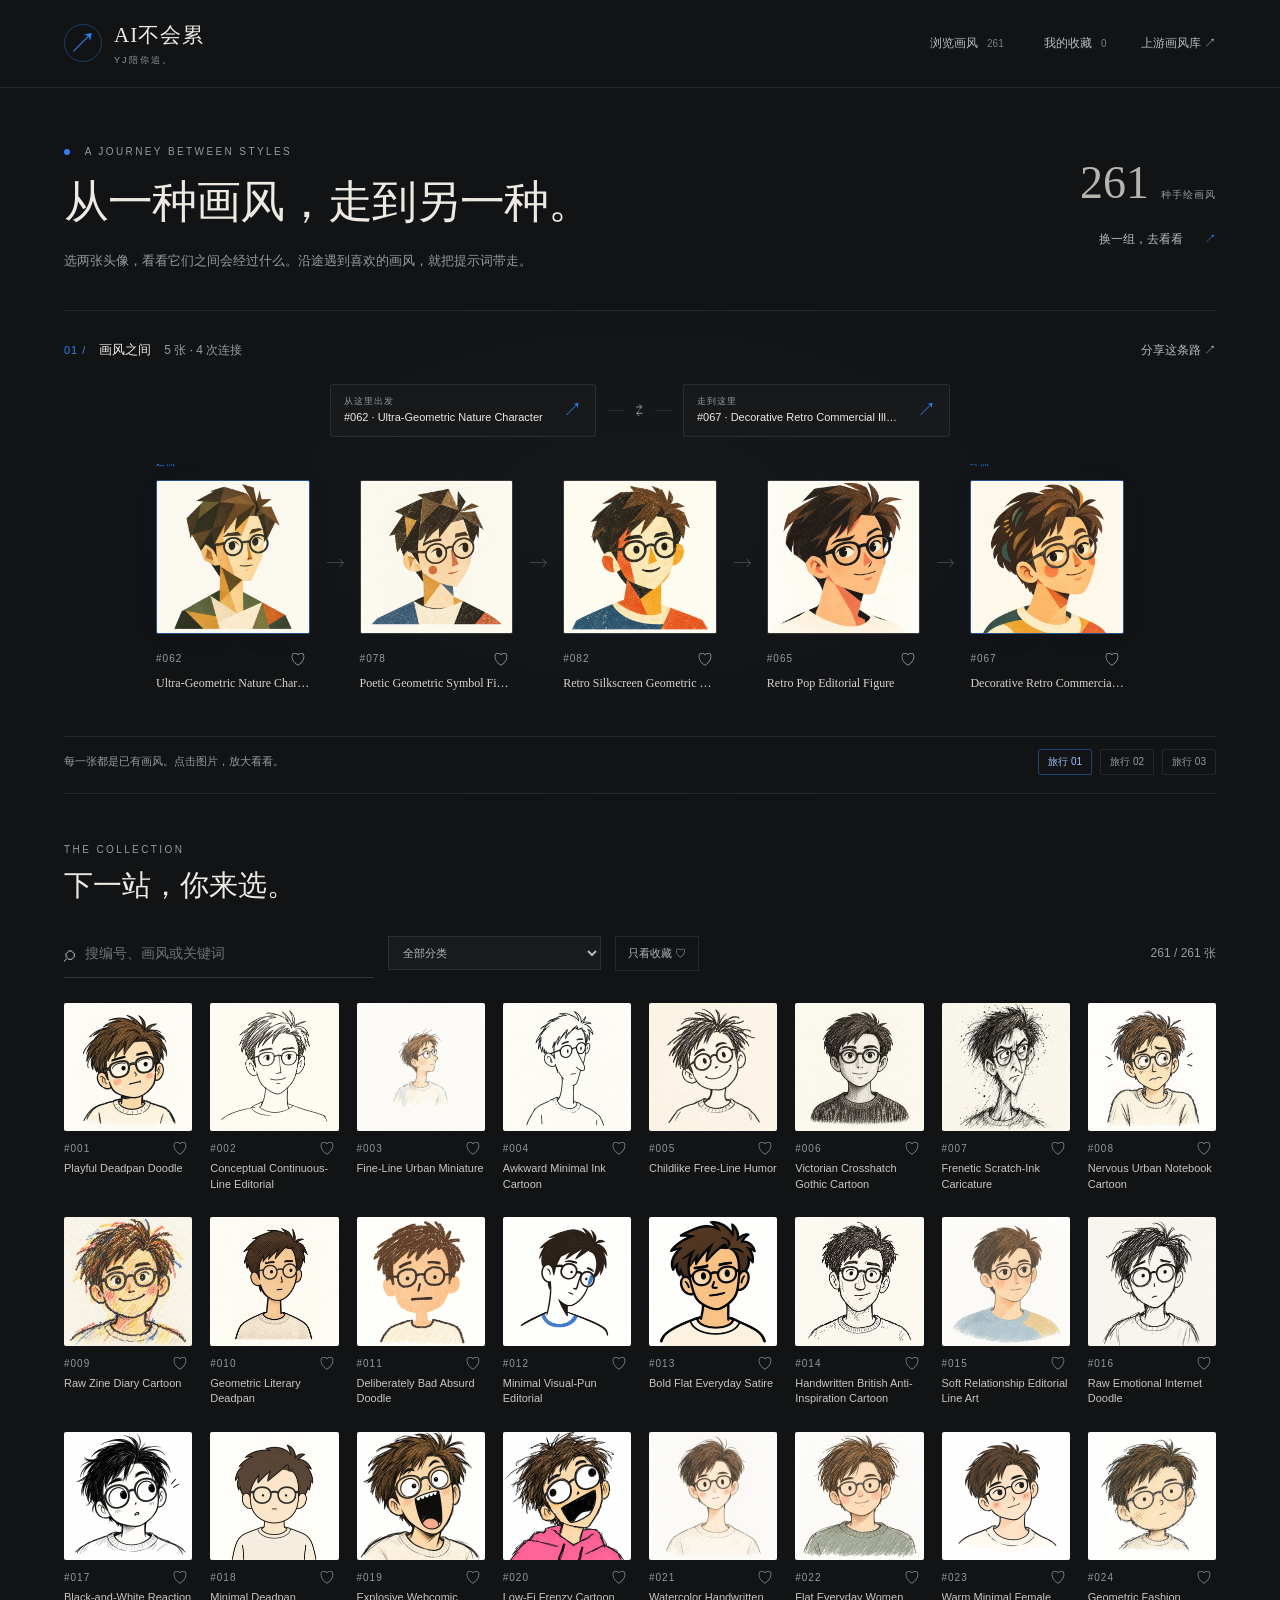
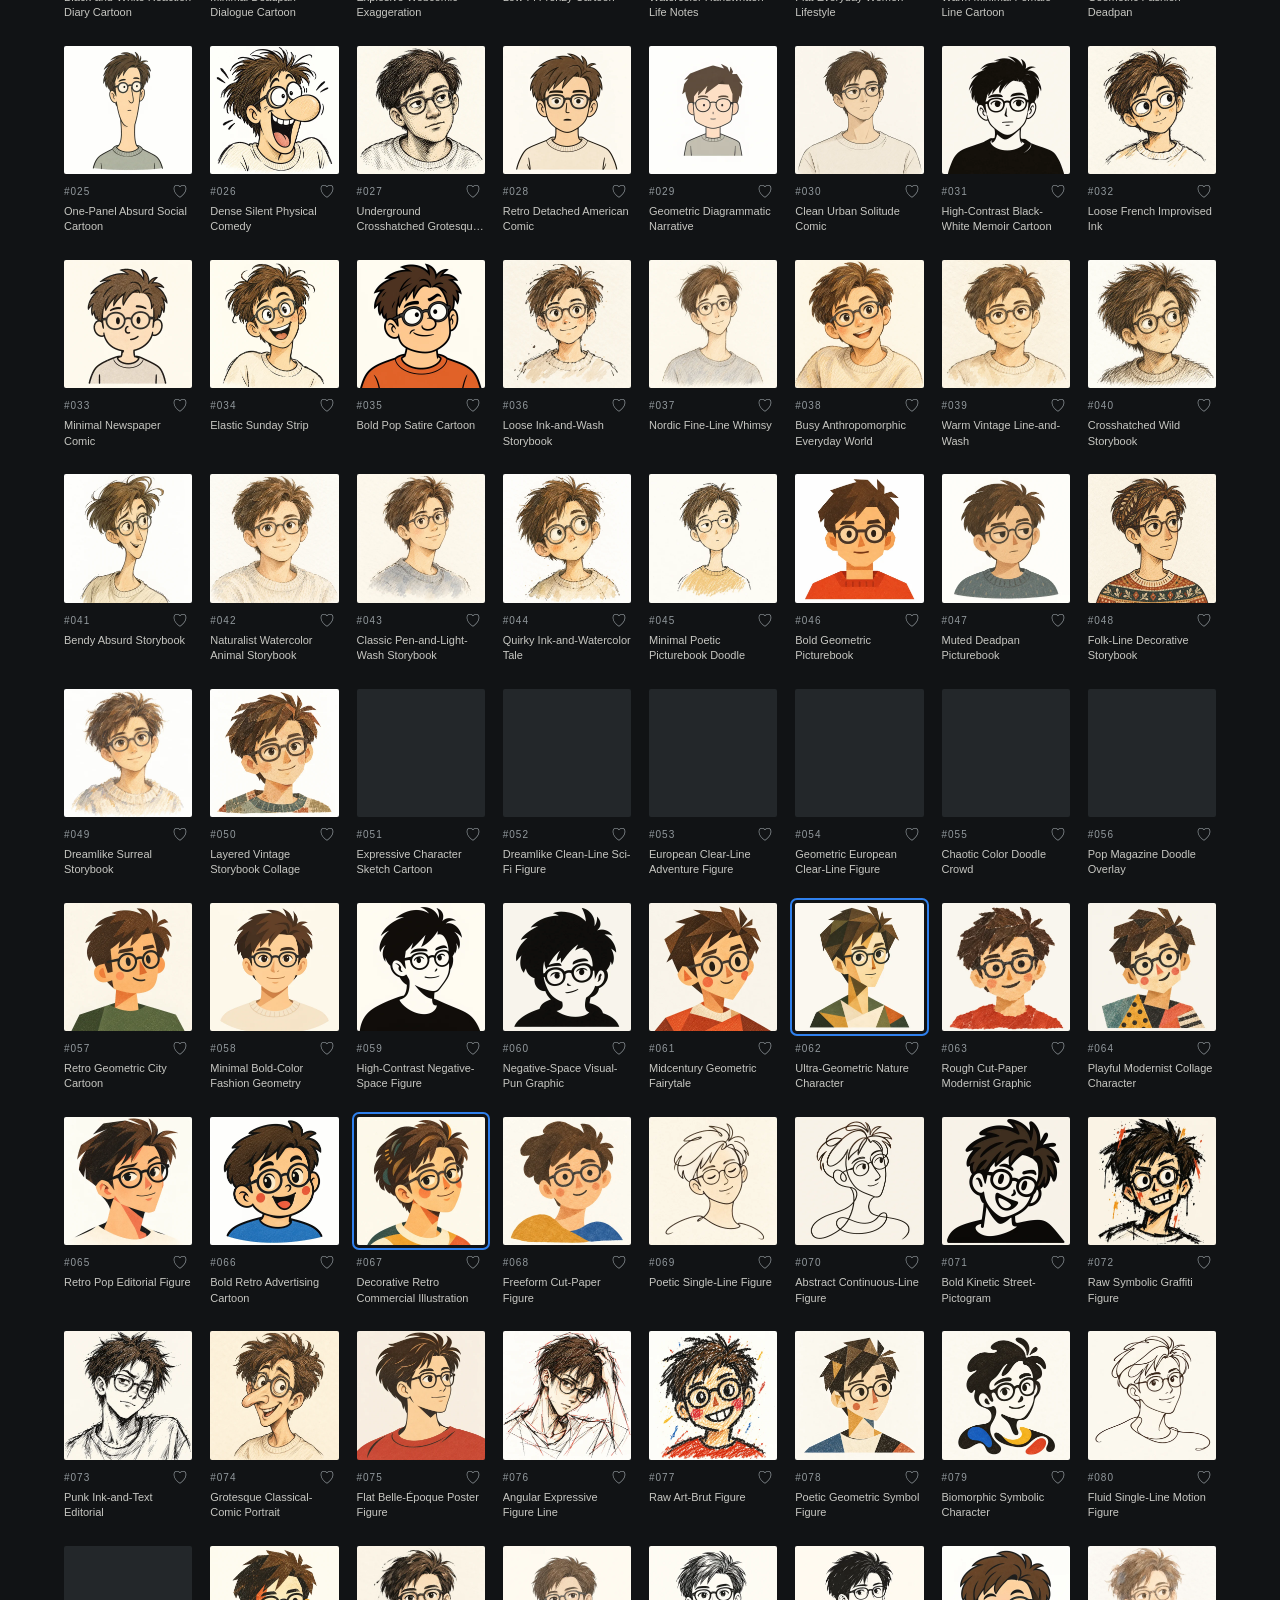
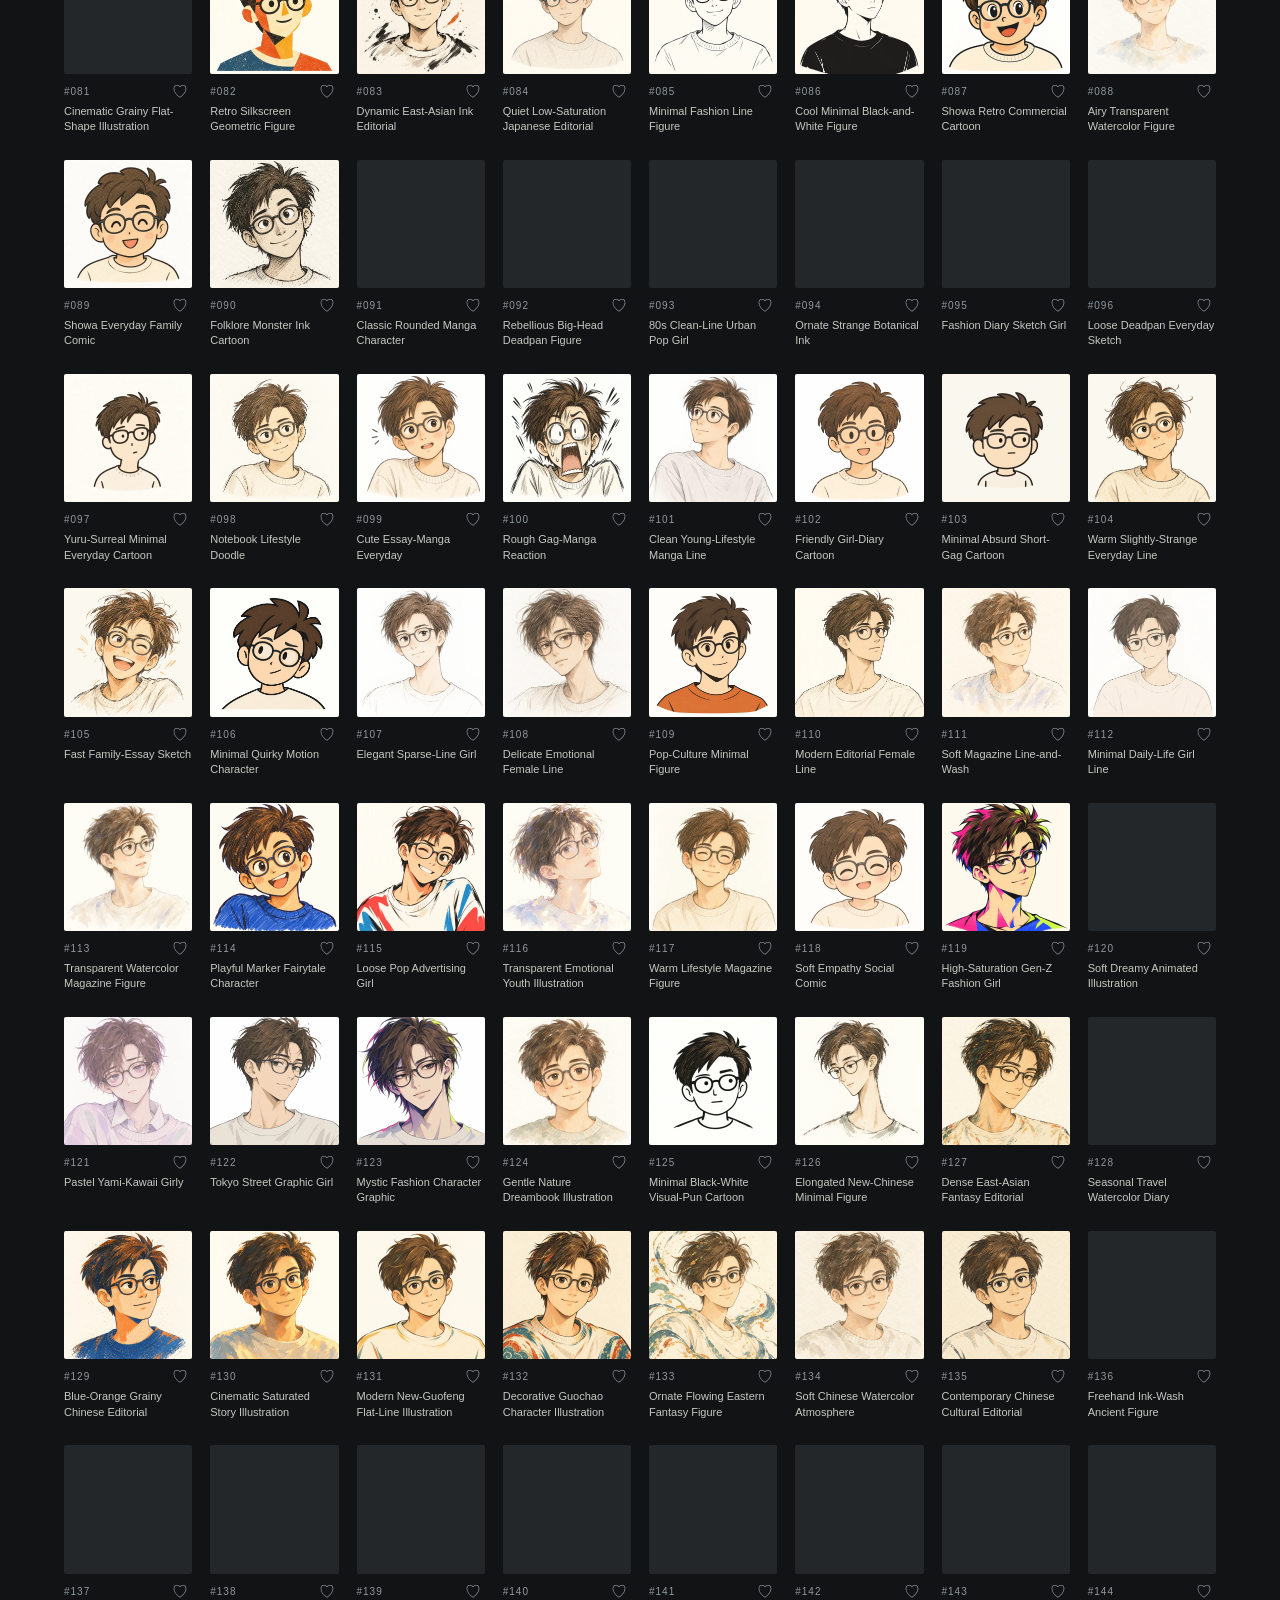
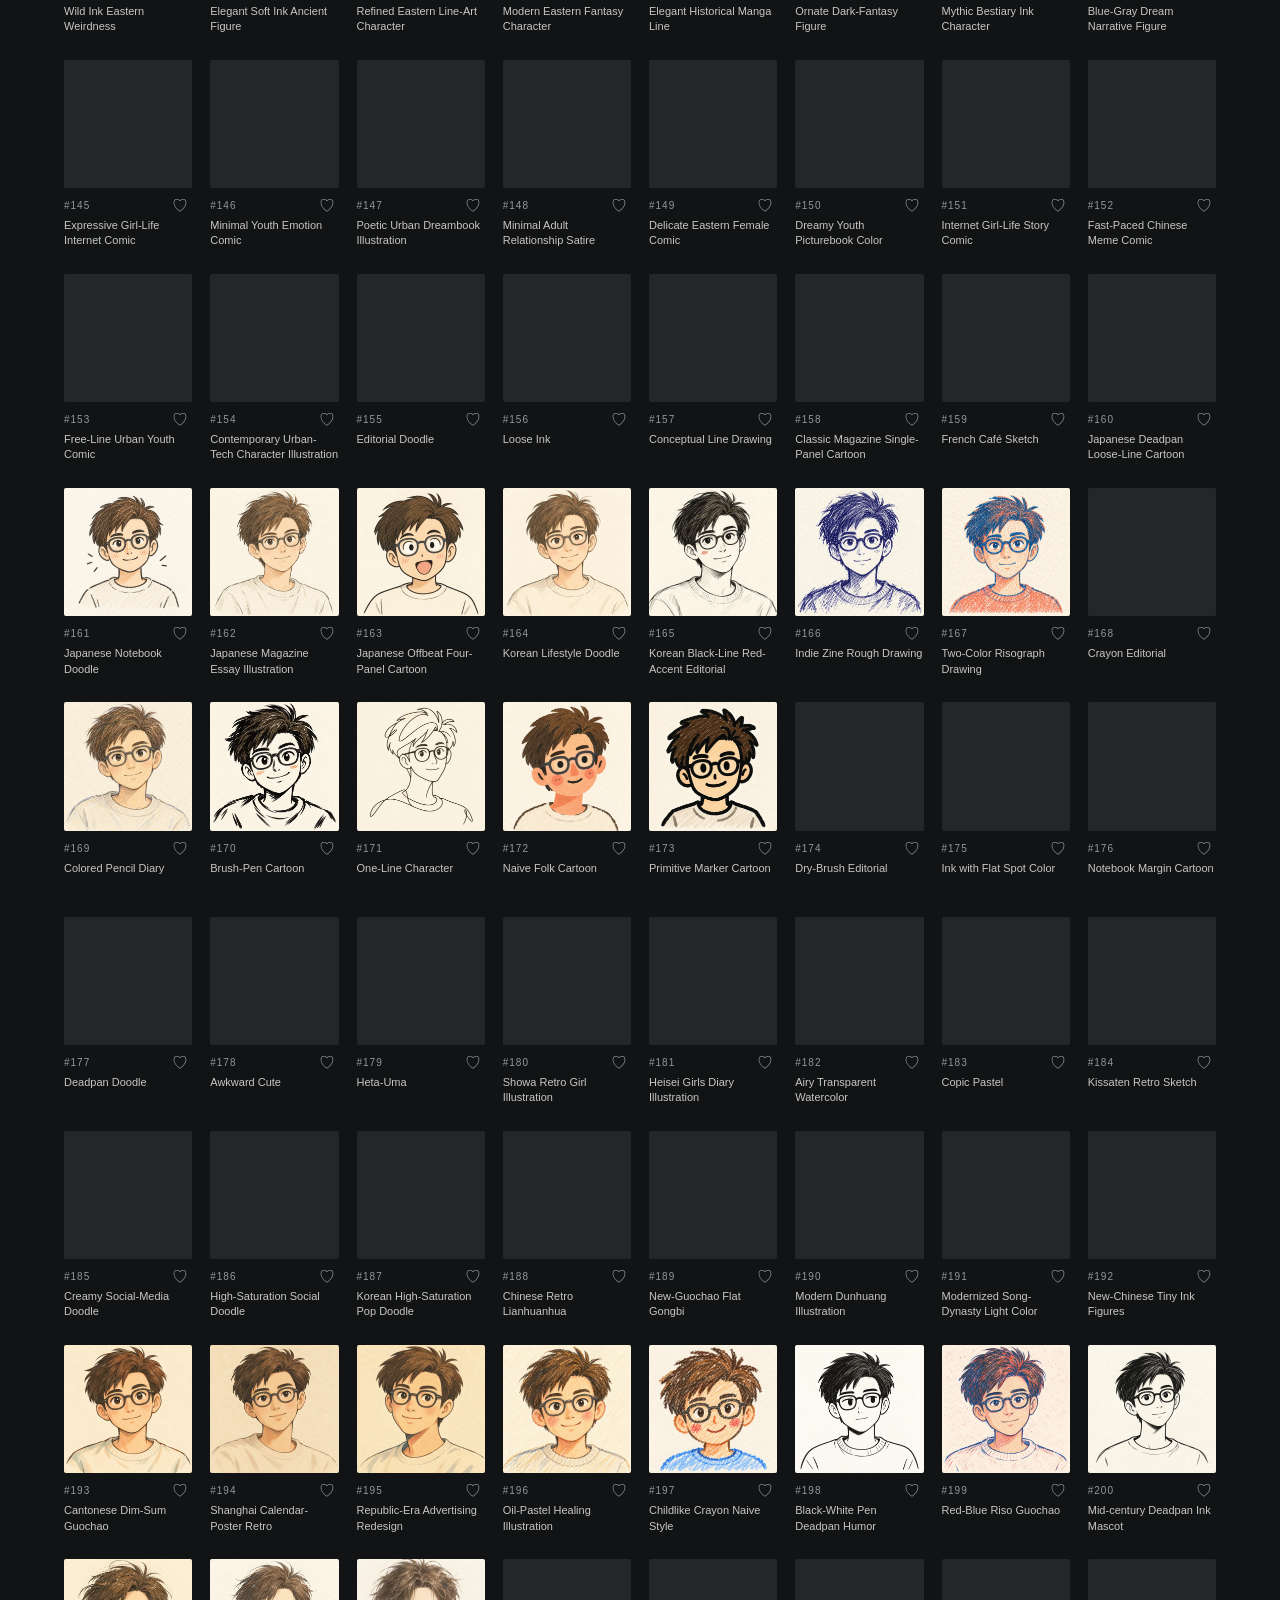
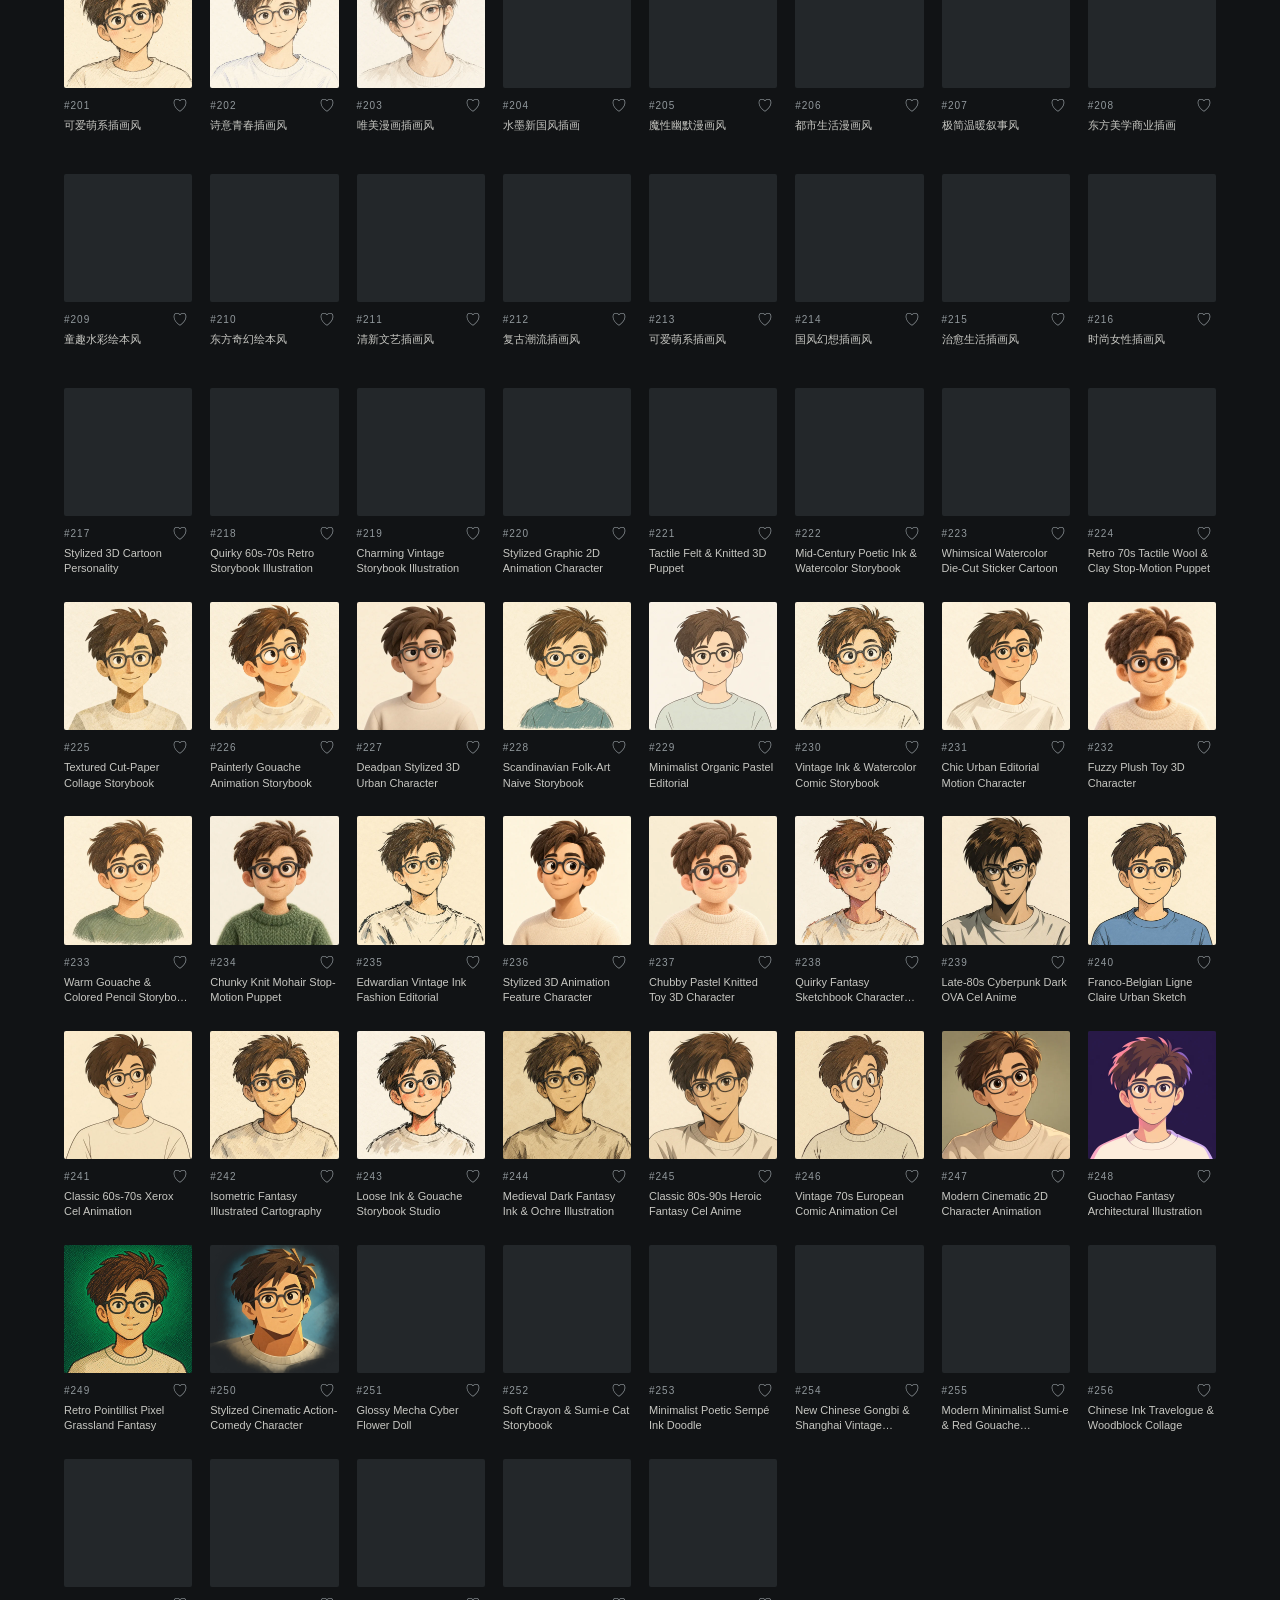
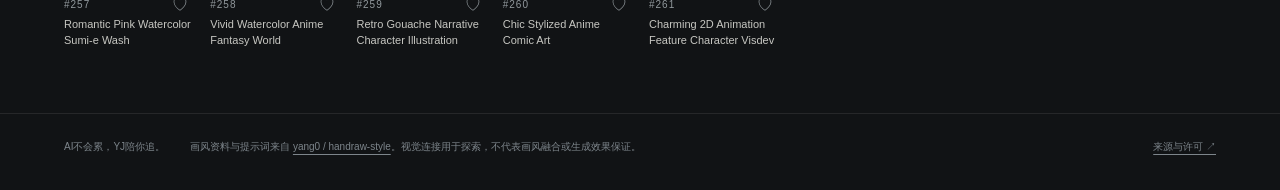
==== index.html @ d8c6c036 "Build visual style path explorer with reproducible image graph" ====
<!doctype html>
<html lang="zh-CN">
<head><meta charset="utf-8"><meta name="viewport" content="width=device-width,initial-scale=1"><meta name="theme-color" content="#111315"><meta name="description" content="在261种手绘画风之间找一条路，发现喜欢的画风，带走生图提示词。"><title>画风之间 · AI不会累</title><link rel="icon" href="favicon.svg" type="image/svg+xml"><link rel="stylesheet" href="styles.css"></head>
<body>
<header class="topbar"><a class="brand" href="./" aria-label="AI不会累，返回首页"><span class="brand-mark" aria-hidden="true">↗</span><span>AI不会累<small>YJ陪你追。</small></span></a><nav><button id="collection-link">浏览画风 <span id="total-count">261</span></button><button id="favorites-link">我的收藏 <span id="saved-count">0</span></button><a href="https://github.com/yang0/handraw-style" target="_blank" rel="noopener">上游画风库 ↗</a></nav></header>
<main>
<section class="intro"><div><p class="eyebrow"><span></span> A JOURNEY BETWEEN STYLES</p><h1>从一种画风，<br class="mobile-break">走到另一种。</h1><p class="lede">选两张头像，看看它们之间会经过什么。沿途遇到喜欢的画风，就把提示词带走。</p></div><div class="intro-side"><span class="library-number" id="library-total">261<small>种手绘画风</small></span><button id="random-pair" class="text-button">换一组，去看看 <span>↗</span></button></div></section>
<section class="journey" aria-labelledby="journey-heading">
<div class="journey-toolbar"><div><span class="section-index">01 /</span><h2 id="journey-heading">画风之间</h2><span id="route-count" class="muted"></span></div><button id="share-route" class="text-button">分享这条路 ↗</button></div>
<div class="endpoint-bar"><button id="pick-from" class="endpoint"><span class="endpoint-label">从这里出发</span><span class="endpoint-info" id="from-info">选择起点</span><span class="endpoint-icon">↗</span></button><div class="endpoint-bridge"><span></span><button id="swap" aria-label="交换起点与终点">⇄</button><span></span></div><button id="pick-to" class="endpoint"><span class="endpoint-label">走到这里</span><span class="endpoint-info" id="to-info">选择终点</span><span class="endpoint-icon">↗</span></button></div>
<div id="route" class="route" aria-live="polite"><p class="loading">正在打开画风库…</p></div>
<div class="route-footer"><p id="route-note">每一张都是已有画风。点击图片，放大看看。</p><div id="examples" class="examples" aria-label="示例配对"></div></div>
</section>
<section id="library" class="library" aria-labelledby="library-heading"><div class="library-header"><div><p class="eyebrow">THE COLLECTION</p><h2 id="library-heading">下一站，你来选。</h2></div><div id="selection-notice" class="selection-notice" hidden><span id="selection-text"></span><button id="cancel-selection">取消</button></div></div>
<div class="filterbar"><label class="search"><span aria-hidden="true">⌕</span><input id="search" type="search" placeholder="搜编号、画风或关键词" aria-label="搜索画风"></label><label class="category"><span class="sr-only">画风分类</span><select id="category"><option value="">全部分类</option></select></label><button id="filter-favorites" aria-pressed="false">只看收藏 <span>♡</span></button><span id="visible-count" class="muted"></span></div>
<div id="grid" class="grid"></div><div id="empty-grid" class="empty" hidden>这里还没有画风。试试其他关键词，或先收藏一张。</div></section>
</main>
<footer><span>AI不会累，YJ陪你追。</span><p>画风资料与提示词来自 <a href="https://github.com/yang0/handraw-style" target="_blank" rel="noopener">yang0 / handraw-style</a>。视觉连接用于探索，不代表画风融合或生成效果保证。</p><a href="THIRD_PARTY_NOTICES.md">来源与许可 ↗</a></footer>
<dialog id="detail"><button id="close-detail" class="close-button" aria-label="关闭画风详情">×</button><div class="detail-layout"><div class="detail-visual"><img id="detail-image" alt=""><div class="detail-selection"><button id="detail-from">设为起点 ↗</button><button id="detail-to">设为终点 ↗</button></div></div><div class="detail-content"><p id="detail-number" class="eyebrow"></p><h2 id="detail-name"></h2><p id="detail-author" class="muted"></p><p id="detail-traits" class="traits"></p><button id="save-style" class="save-button" aria-pressed="false">♡ 收藏这个画风</button><div class="prompt-section"><h3>把这个画风带走。</h3><label class="field">你想画什么？<input id="theme" placeholder="例如：周末咖啡馆（留空则导出模板）" maxlength="1200"></label><details class="extra-options"><summary>补充画幅、主体或文字要求</summary><div class="extras"><label class="field">画幅<input id="ratio" placeholder="例如：3:4" maxlength="50"></label><label class="field">主体限制<input id="subject" placeholder="按你的需要填写" maxlength="500"></label><label class="field">文字要求<input id="text-requirement" placeholder="没有则留空" maxlength="500"></label></div></details><div class="prompt-tabs" role="tablist" aria-label="提示词语言"><button id="tab-zh" role="tab" aria-selected="true">中文</button><button id="tab-en" role="tab" aria-selected="false">English</button></div><textarea id="prompt-output" readonly aria-label="上游规则输出的提示词"></textarea><p class="prompt-note">沿用上游固定版本模板，主题保持原文。英文模板不会自动翻译你的主题。</p><div class="prompt-actions"><button id="copy-prompt" class="primary">复制提示词 <span>↗</span></button><button id="download-prompt" class="secondary">下载 TXT ↓</button></div><div class="reference-row"><a id="reference-link" href="#" download>下载画风参考图 ↓</a><button id="reference-help">怎么使用？</button></div><p id="reference-instruction" class="reference-instruction" hidden></p><p id="prompt-source" class="source-note"></p></div></div></div></dialog>
<dialog id="share-dialog"><button class="close-button" id="close-share" aria-label="关闭分享">×</button><h2>把这条路分享出去。</h2><p>链接只记录两个端点与版本，不包含你的主题或收藏。</p><input id="share-output" readonly aria-label="路线分享链接"><button id="copy-share" class="primary">复制链接 ↗</button></dialog>
<div id="toast" class="toast" role="status" aria-live="polite"></div><script type="module" src="app.mjs"></script>
</body></html>
---- styles.css ----
@charset "UTF-8";
:root{color-scheme:dark;--bg:#111315;--panel:#191c1f;--text:#eeeae2;--muted:#969b9f;--line:#ffffff16;--blue:#2F80ED;--serif:Georgia,'STSong','SimSun',serif;--sans:'Segoe UI','Microsoft YaHei',sans-serif}
*{box-sizing:border-box}html{scroll-behavior:smooth}body{margin:0;background:var(--bg);color:var(--text);font:14px/1.6 var(--sans)}button,input,select,textarea{font:inherit}button,a,input,select,textarea{-webkit-tap-highlight-color:transparent}button{color:inherit;cursor:pointer}button:disabled{cursor:not-allowed;opacity:.45}button:focus-visible,a:focus-visible,input:focus-visible,select:focus-visible,textarea:focus-visible,summary:focus-visible{outline:2px solid var(--blue);outline-offset:5px}a{color:inherit;text-decoration:none}button{border:0;background:none}button:hover,a:hover{color:#fff}.muted{color:var(--muted);font-size:12px}.sr-only{position:absolute;width:1px;height:1px;padding:0;margin:-1px;overflow:hidden;clip:rect(0,0,0,0);white-space:nowrap;border:0}[hidden]{display:none!important}
.topbar{height:88px;max-width:1512px;padding:0 5%;margin:auto;display:flex;align-items:center;justify-content:space-between;border-bottom:1px solid var(--line)}.brand{display:flex;gap:12px;align-items:center;font-family:var(--serif);font-size:21px;letter-spacing:1px}.brand-mark{font:29px/1 var(--sans);width:38px;height:38px;display:grid;place-items:center;border:1px solid #2f80ed66;border-radius:50%;color:var(--blue)}.brand small{display:block;font:9px/1.7 var(--sans);letter-spacing:2px;color:var(--muted)}nav{display:flex;gap:28px;align-items:center;font-size:12px;color:#b7bbbe}nav span{font-size:10px;margin-left:6px;color:#797f84}
main{max-width:1512px;padding:0 5%;margin:auto}.intro{display:flex;justify-content:space-between;align-items:center;padding:56px 0 38px;gap:30px}.eyebrow{font-size:10px;letter-spacing:2.4px;color:var(--muted);margin:0 0 15px}.eyebrow span{display:inline-block;width:6px;height:6px;background:var(--blue);border-radius:50%;margin-right:10px}h1{font:clamp(30px,3.5vw,52px)/1.25 var(--serif);letter-spacing:-1px;font-weight:400;margin:0 0 20px}.mobile-break{display:none}.lede{color:var(--muted);font-size:13px;max-width:600px;margin:0}.intro-side{display:flex;flex-direction:column;align-items:flex-end;gap:17px}.library-number{font:46px/1 var(--serif);color:#b6b4af}.library-number small{display:inline-block;font:10px var(--sans);letter-spacing:1px;color:var(--muted);margin-left:12px}.text-button{font-size:12px;color:#b7babc;padding:7px 0}.text-button span{color:var(--blue);margin-left:18px}
.journey{position:relative;border-top:1px solid var(--line);border-bottom:1px solid var(--line);padding:23px 0 0;background:radial-gradient(ellipse at 50% 40%,#20242950,transparent 65%)}.journey-toolbar{display:flex;align-items:center;justify-content:space-between;margin-bottom:17px}.journey-toolbar>div{display:flex;align-items:center;gap:13px}.section-index{color:var(--blue);font:11px var(--sans);letter-spacing:1px}.journey h2{font-size:13px;font-weight:500;margin:0}.endpoint-bar{display:flex;justify-content:space-between;align-items:center;gap:12px;max-width:620px;margin:0 auto 27px}.endpoint{display:grid;grid-template-columns:1fr auto;gap:1px 20px;text-align:left;min-width:185px;padding:9px 13px;border:1px solid var(--line);border-radius:3px;background:#17191b}.endpoint:hover,.endpoint.picking{border-color:#2f80ed99}.endpoint-label{font-size:9px;color:var(--muted);letter-spacing:1px;grid-column:1}.endpoint-info{font-size:11px;max-width:200px;overflow:hidden;text-overflow:ellipsis;white-space:nowrap}.endpoint-icon{grid-column:2;grid-row:1/3;align-self:center;color:var(--blue);font-size:19px}.endpoint-bridge{display:flex;align-items:center;gap:8px;flex:1;color:#84898e}.endpoint-bridge span{flex:1;height:1px;background:var(--line)}.endpoint-bridge button{font-size:17px;padding:3px}
.route{display:flex;align-items:center;justify-content:center;gap:17px;min-height:272px;overflow-x:auto;padding:2px 8px 26px;scrollbar-width:thin;scrollbar-color:#50555a transparent}.route.long-route{justify-content:flex-start}.route-item{width:clamp(106px,12vw,182px);flex:0 0 auto;position:relative;animation:arrive .75s both;animation-delay:var(--delay,0s)}.route-portrait{display:block;position:relative;width:100%;aspect-ratio:1;padding:0;background:#202326;border:1px solid #ffffff1d;border-radius:2px;overflow:hidden}.route-portrait img{display:block;width:100%;height:100%;object-fit:contain;transition:transform .4s}.route-portrait:hover img{transform:scale(1.035)}.route-item.endpoint-item .route-portrait{border-color:#2f80ed80;box-shadow:0 0 32px #2f80ed09}.route-item.endpoint-item:before{content:attr(data-endpoint);display:block;font-size:9px;letter-spacing:1px;color:var(--blue);margin-bottom:8px;position:absolute;top:-25px}.route-label{display:flex;justify-content:space-between;align-items:center;margin-top:13px;color:var(--muted);font-size:10px}.route-label strong{font-weight:400;letter-spacing:1px}.route-label button{font-size:16px;color:#acb0b1;padding:0 4px}.route-label button.saved{color:var(--blue)}.route-name{font-family:var(--serif);font-size:12px;line-height:1.3;white-space:nowrap;text-overflow:ellipsis;overflow:hidden;margin:4px 0;color:#d8d5cf}.route-connector{width:16px;height:1px;background:#ffffff30;flex:0 0 16px;margin-top:-51px;position:relative;animation:arrive .8s both;animation-delay:.5s}.route-connector:after{content:'';position:absolute;right:0;top:-2px;width:5px;height:5px;border-top:1px solid #ffffff30;border-right:1px solid #ffffff30;transform:rotate(45deg)}.route-footer{display:flex;justify-content:space-between;align-items:center;gap:15px;padding:12px 0 18px;border-top:1px solid var(--line)}.route-footer p{color:var(--muted);font-size:11px;margin:0;max-width:590px}.examples{display:flex;gap:8px;flex-shrink:0}.examples button{padding:4px 9px;border:1px solid var(--line);font-size:10px;color:var(--muted);border-radius:2px}.examples button.active{border-color:#2f80ed70;color:#9cc4ff}.empty,.loading{padding:32px;color:var(--muted);text-align:center}.error{color:#e2b4a5}
.library{padding-top:48px;scroll-margin-top:24px}.library-header{display:flex;justify-content:space-between;align-items:center;margin-bottom:24px}.library h2{font:29px/1.3 var(--serif);font-weight:400;margin:0}.library .eyebrow{margin-bottom:9px}.selection-notice{display:flex;align-items:center;gap:18px;color:#9cc4ff;font-size:12px;padding:9px 13px;background:#2f80ed16;border:1px solid #2f80ed50}.selection-notice button{font-size:10px;color:var(--muted)}.filterbar{display:flex;gap:14px;align-items:center;margin-bottom:25px;flex-wrap:wrap}.search{display:flex;align-items:center;gap:10px;border-bottom:1px solid #ffffff25;max-width:310px;flex:1;min-width:200px;padding:5px 0}.search span{font-size:22px;color:var(--muted)}input{color:var(--text);border:0;background:none;min-width:0;width:100%;padding:8px 0;outline-offset:2px}input::placeholder{color:#6e7478}.category select{border:1px solid var(--line);background:#181b1d;color:#b3b8bc;padding:9px 28px 9px 10px;font-size:11px;max-width:250px}.filterbar>button{border:1px solid var(--line);padding:8px 12px;font-size:11px;color:#b3b8bc}.filterbar>button[aria-pressed=true]{border-color:#2f80ed80;color:#9cc4ff}.filterbar .muted{margin-left:auto}.grid{display:grid;grid-template-columns:repeat(8,minmax(0,1fr));gap:25px 18px}.style-card{position:relative;min-width:0}.card-image{width:100%;aspect-ratio:1;display:block;padding:0;background:#23272a;overflow:hidden;border-radius:2px}.card-image img{width:100%;height:100%;object-fit:contain;display:block;transition:transform .4s ease,filter .4s}.card-image:hover img{transform:scale(1.045);filter:brightness(1.03)}.card-meta{display:flex;align-items:center;justify-content:space-between;margin-top:10px;color:#92999d;font-size:10px;letter-spacing:1px}.card-meta button{padding:0 4px;font-size:16px;line-height:1}.card-meta button.saved{color:var(--blue)}.card-name{margin:4px 0 0;color:#c7c7c2;font-size:11px;line-height:1.4;display:-webkit-box;-webkit-line-clamp:2;-webkit-box-orient:vertical;overflow:hidden;height:31px}.style-card.selected .card-image{outline:2px solid var(--blue);outline-offset:3px}footer{max-width:1512px;margin:65px auto 0;padding:25px 5% 35px;border-top:1px solid var(--line);display:flex;gap:25px;align-items:center;color:#7d858b;font-size:10px}footer p{flex:1;margin:0}footer>span{white-space:nowrap}footer a{text-decoration:underline;text-underline-offset:4px}
dialog{color:var(--text);background:#191c1f;border:1px solid #ffffff20;border-radius:7px;box-shadow:0 24px 100px #0009;padding:0;max-width:min(1030px,94vw);width:1030px;max-height:90dvh}dialog::backdrop{background:#050608c7;backdrop-filter:blur(7px)}.close-button{position:absolute;right:14px;top:12px;z-index:2;width:34px;height:34px;font-size:27px;color:#bbb;border-radius:50%;background:#151719c9;line-height:1}.detail-layout{display:grid;grid-template-columns:42% 58%}.detail-visual{padding:38px 28px;background:#121416;display:flex;flex-direction:column;justify-content:center;gap:24px}.detail-visual img{width:100%;aspect-ratio:1;object-fit:contain;border-radius:2px}.detail-selection{display:flex;justify-content:space-between;gap:12px}.detail-selection button{border:1px solid #ffffff23;padding:10px 15px;flex:1;font-size:11px}.detail-content{padding:35px 35px 26px;min-width:0}.detail-content h2{font:27px/1.2 var(--serif);margin:0 30px 10px 0}.detail-content .eyebrow{color:var(--blue);margin:0 0 12px}.traits{font-size:12px;color:#a9adb0;line-height:1.9;margin:17px 0;max-height:90px;overflow-y:auto}.save-button{font-size:11px;border:1px solid var(--line);padding:7px 12px;margin-bottom:22px}.save-button[aria-pressed=true]{color:#9cc4ff;border-color:#2f80ed66}.prompt-section{border-top:1px solid var(--line);padding-top:19px}.prompt-section h3{font:21px var(--serif);font-weight:400;margin:0 0 17px}.field{display:block;font-size:10px;color:var(--muted)}.field input{border-bottom:1px solid #ffffff25;font-size:12px;margin-bottom:12px;padding:8px 0;color:var(--text)}.extra-options{font-size:10px;color:var(--muted);margin:0 0 14px}.extra-options summary{cursor:pointer}.extras{padding-top:10px}.prompt-tabs{display:flex;gap:18px;border-bottom:1px solid var(--line);margin-bottom:10px}.prompt-tabs button{font-size:11px;color:var(--muted);padding:6px 2px;border-bottom:2px solid transparent}.prompt-tabs button[aria-selected=true]{color:var(--text);border-bottom-color:var(--blue)}textarea{display:block;width:100%;resize:vertical;min-height:95px;background:#111416;border:1px solid var(--line);color:#cbcfcf;padding:13px;font:11px/1.8 var(--sans);border-radius:3px}.prompt-note,.source-note{font-size:9px;color:#7e878d;line-height:1.8;margin:8px 0 12px}.prompt-actions{display:flex;gap:10px}.primary{background:var(--blue);color:#fff;font-size:12px;padding:12px 17px;border-radius:3px;display:flex;align-items:center;justify-content:space-between;gap:35px}.primary:hover{background:#408ef4}.secondary{border:1px solid #ffffff25;font-size:11px;padding:10px 16px;border-radius:3px}.reference-row{display:flex;align-items:center;justify-content:space-between;margin:17px 0 0;font-size:10px;color:#a5b9d2}.reference-row button{font-size:10px;color:var(--muted)}.reference-instruction{font-size:10px;color:#a5adb3;line-height:1.9;background:#111416;padding:12px}.source-note{margin-bottom:0}#share-dialog{max-width:500px;padding:35px;width:90vw}#share-dialog h2{font:25px var(--serif);margin:0 0 18px}#share-dialog p{font-size:12px;color:var(--muted)}#share-output{font-size:11px;border:1px solid var(--line);padding:10px;margin:10px 0 20px}.toast{position:fixed;bottom:30px;left:50%;transform:translate(-50%,15px);background:#e9e7e0;color:#17191c;padding:10px 19px;font-size:12px;border-radius:4px;opacity:0;pointer-events:none;transition:.2s;z-index:10;max-width:90vw;box-shadow:0 8px 30px #0006}.toast.visible{opacity:1;transform:translate(-50%,0)}
@keyframes arrive{from{opacity:0;transform:translateY(9px)}to{opacity:1;transform:translateY(0)}}
@media(min-width:1500px){.grid{grid-template-columns:repeat(9,minmax(0,1fr))}}@media(max-width:1100px){.grid{grid-template-columns:repeat(6,minmax(0,1fr));gap:22px 15px}.route{gap:10px}.route-connector{flex-basis:10px;width:10px}.detail-content{padding:32px 25px}.detail-visual{padding:30px 20px}}
@media(max-width:700px){.topbar{height:75px;padding:0 6%}.brand{font-size:17px;gap:8px}.brand-mark{width:30px;height:30px;font-size:22px}nav{gap:16px;font-size:10px}nav>a{display:none}nav span{display:none}main{padding:0 6%}.intro{padding:35px 0 29px;align-items:flex-start;gap:15px}h1{font-size:32px;line-height:1.35;margin-bottom:14px}.mobile-break{display:block}.lede{font-size:11px;max-width:270px}.intro-side{padding-top:26px;gap:15px}.library-number{font-size:29px}.library-number small{display:block;font-size:9px;margin:7px 0 0;text-align:right}.intro-side button{font-size:10px;white-space:nowrap}.intro-side button span{margin-left:2px}.eyebrow{font-size:8px;letter-spacing:1.5px}.journey{padding-top:17px}.journey-toolbar>div{gap:8px}.journey-toolbar .muted{font-size:10px}.journey-toolbar .text-button{font-size:10px}.endpoint-bar{gap:6px;margin-bottom:29px}.endpoint{min-width:0;flex:1;padding:8px;gap:1px 5px}.endpoint-info{max-width:115px;font-size:9px}.endpoint-label{font-size:8px}.endpoint-icon{font-size:15px}.endpoint-bridge{flex:0 0 24px}.endpoint-bridge span{display:none}.route{justify-content:flex-start;min-height:217px;gap:10px;padding:1px 2px 20px}.route-item{width:127px}.route-connector{margin-top:-40px;flex-basis:8px;width:8px}.route-footer{display:block;padding:10px 0 15px}.route-footer p{font-size:10px;margin-bottom:10px}.examples button{font-size:9px}.library{padding-top:32px}.library h2{font-size:25px}.library-header{align-items:flex-start;gap:10px}.selection-notice{font-size:10px;gap:10px;padding:8px;max-width:150px}.filterbar{gap:10px;margin-bottom:20px}.search{flex-basis:100%;max-width:none}.category{flex:1;min-width:0}.category select{max-width:100%;width:100%;font-size:10px}.filterbar>button{font-size:10px}.filterbar .muted{font-size:9px;flex-basis:100%;margin-left:0}.grid{grid-template-columns:repeat(3,minmax(0,1fr));gap:20px 11px}.card-meta{font-size:9px}.card-name{font-size:9px;height:27px}footer{margin-top:40px;padding:22px 6%;display:block;font-size:9px}footer p{margin:12px 0}dialog{max-height:93dvh;width:94vw;max-width:94vw}.detail-layout{display:block}.detail-visual{padding:20px;align-items:center;gap:15px}.detail-visual img{width:min(200px,70%)}.detail-selection{width:100%}.detail-selection button{font-size:10px;padding:8px}.detail-content{padding:23px}.detail-content h2{font-size:24px}.traits{font-size:11px}.save-button{margin-bottom:16px}.prompt-actions{gap:8px}.primary{font-size:11px;padding:11px 14px;gap:18px}.secondary{font-size:10px;padding:10px}.prompt-note{font-size:9px}.close-button{right:10px;top:10px}.source-note{overflow-wrap:anywhere}}
@media(prefers-reduced-motion:reduce){html{scroll-behavior:auto}*,*:before,*:after{animation:none!important;transition:none!important}}
@media(max-width:700px){.intro{display:block}.intro h1{font-size:30px}.intro .lede{max-width:none}.intro-side{flex-direction:row;align-items:center;justify-content:space-between;padding-top:0;margin-top:22px}.library-number{font-size:24px}.library-number small{display:inline-block;margin:0 0 0 8px;font-size:9px}.intro-side button{font-size:11px}.detail-content h2{overflow-wrap:anywhere}.route-item{animation-duration:.5s}}
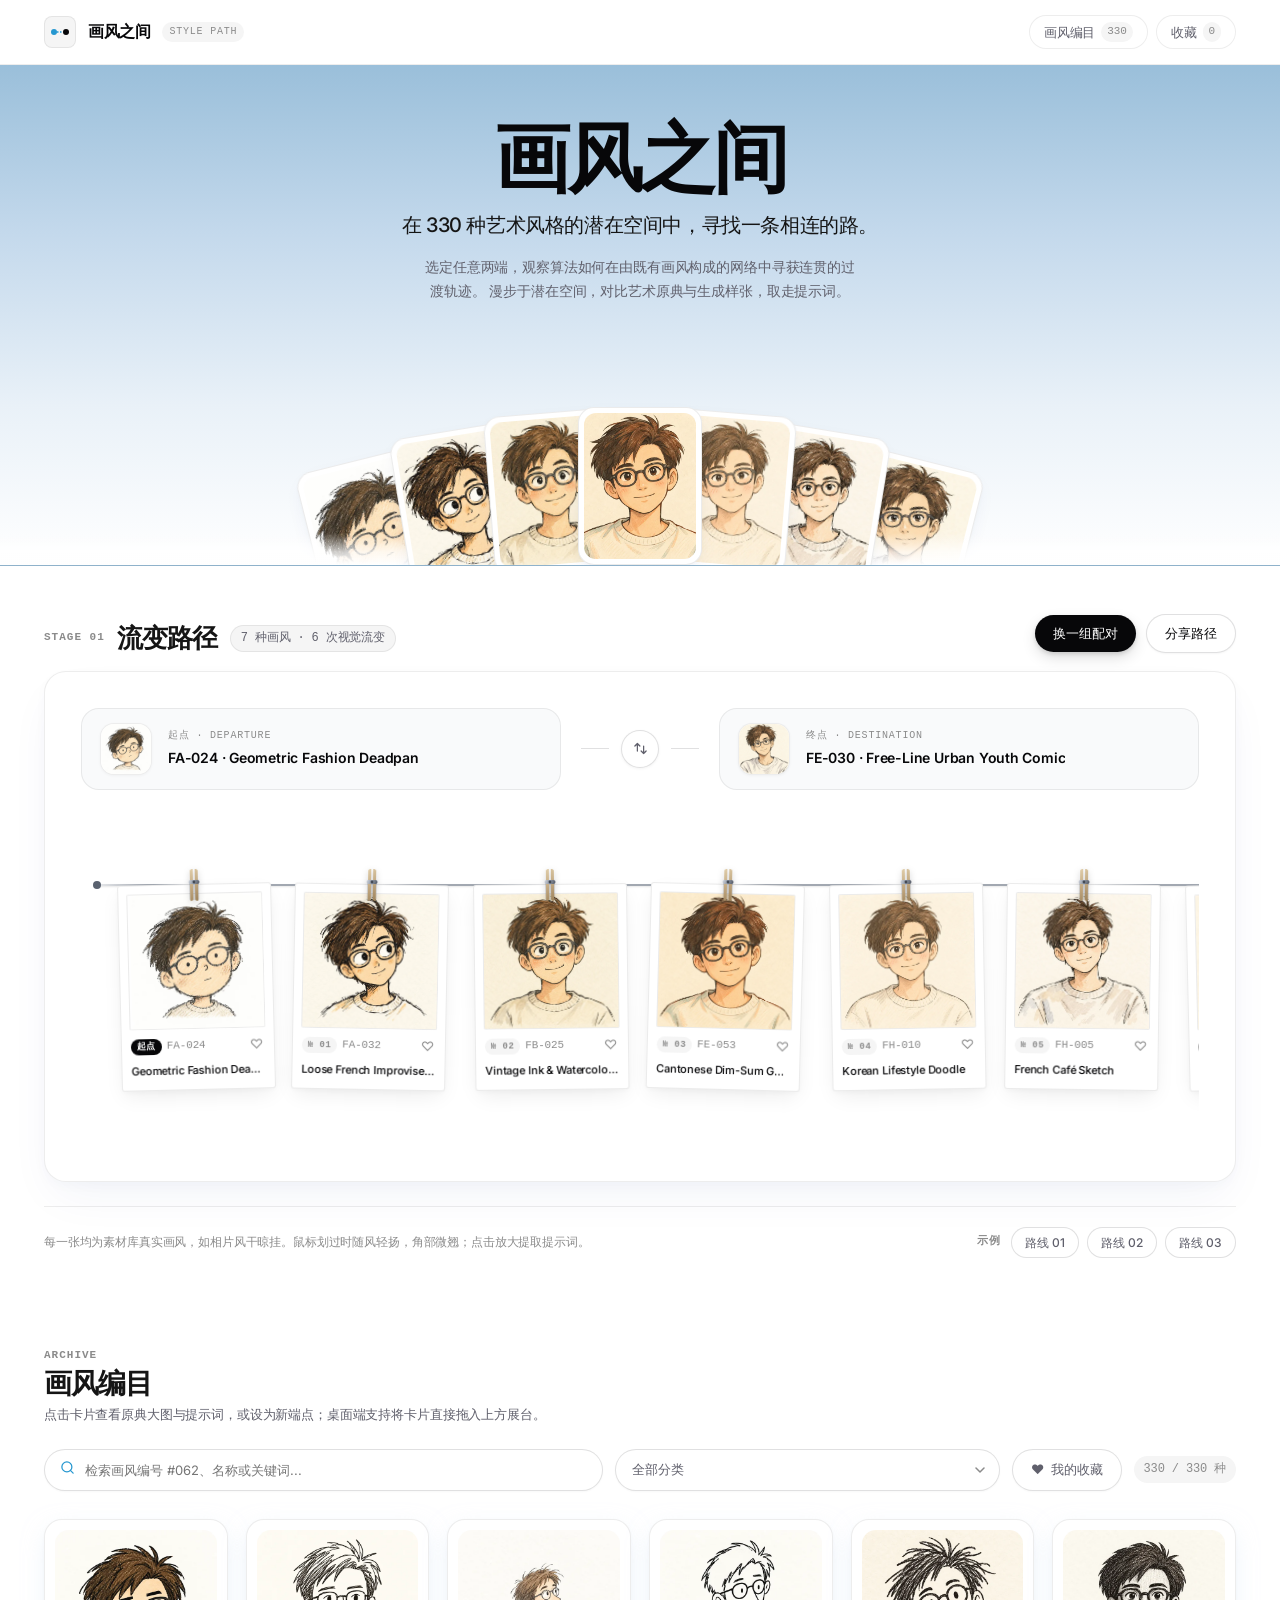
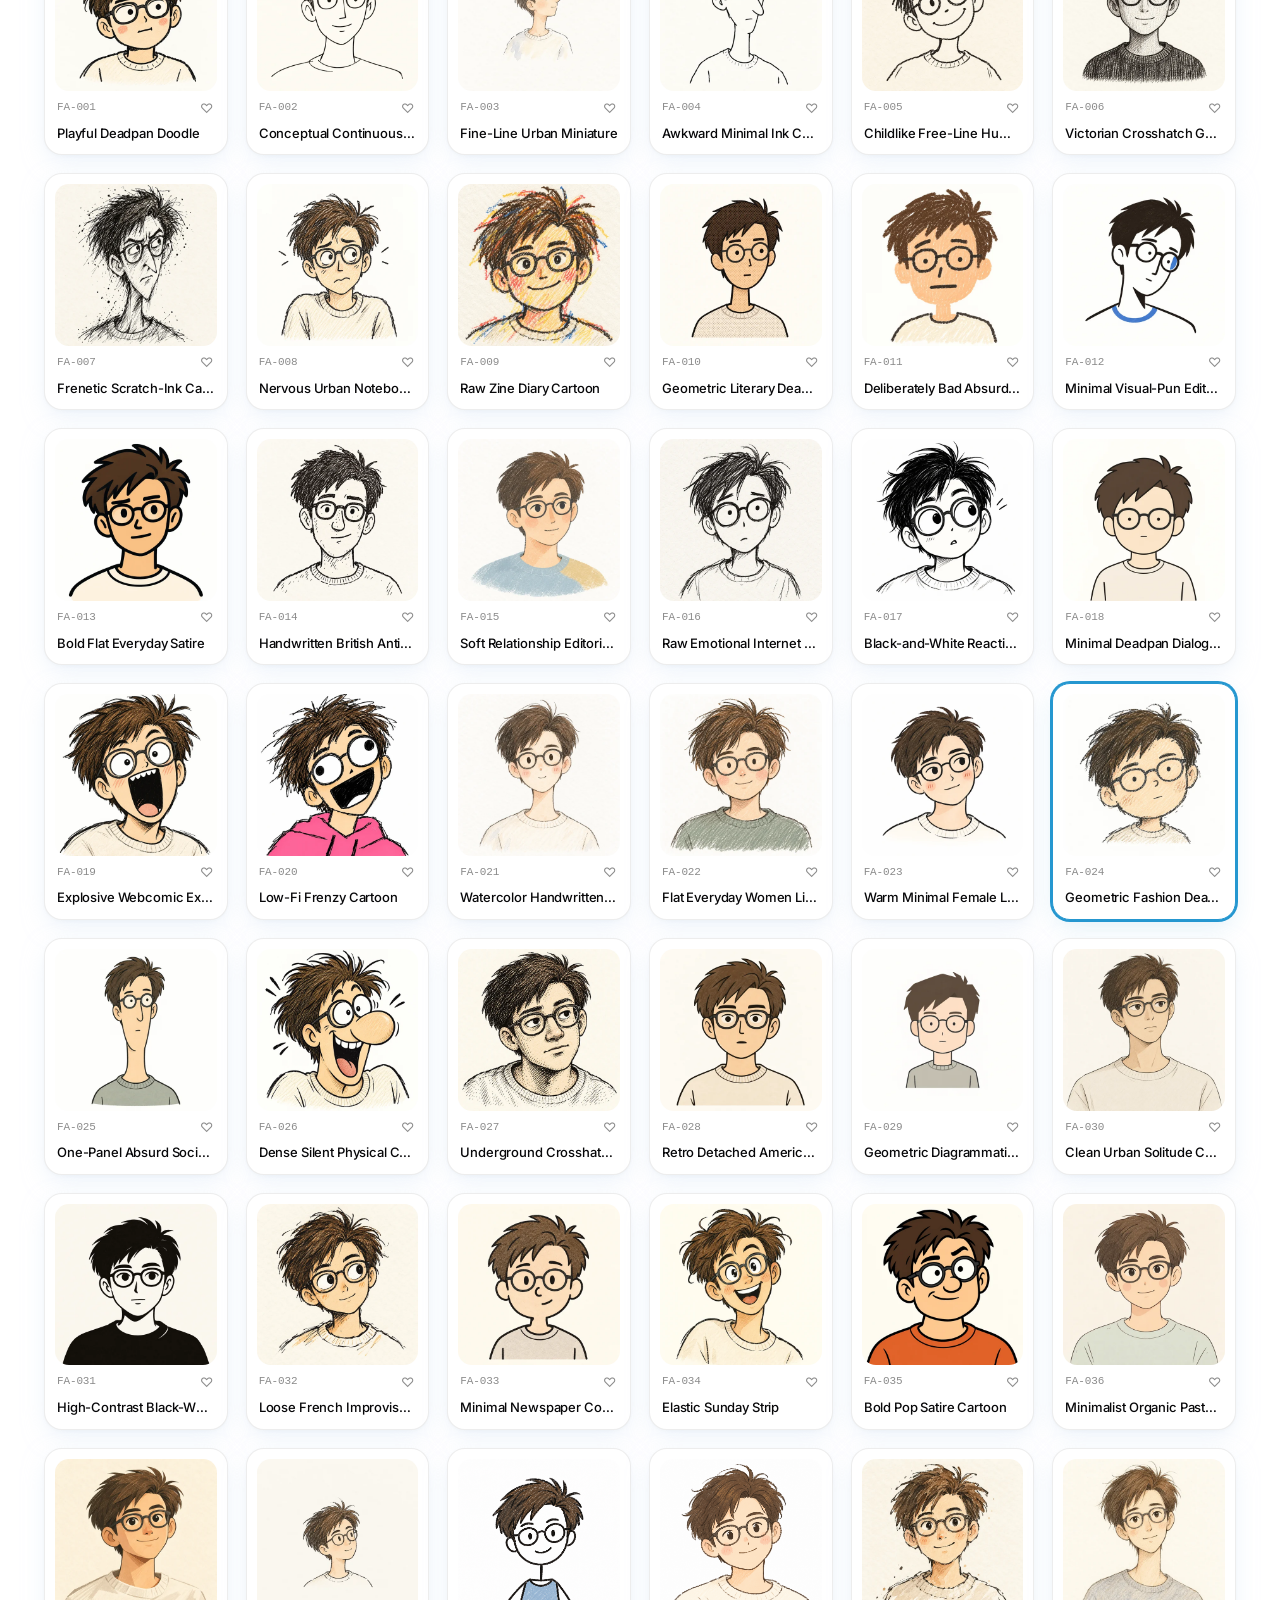
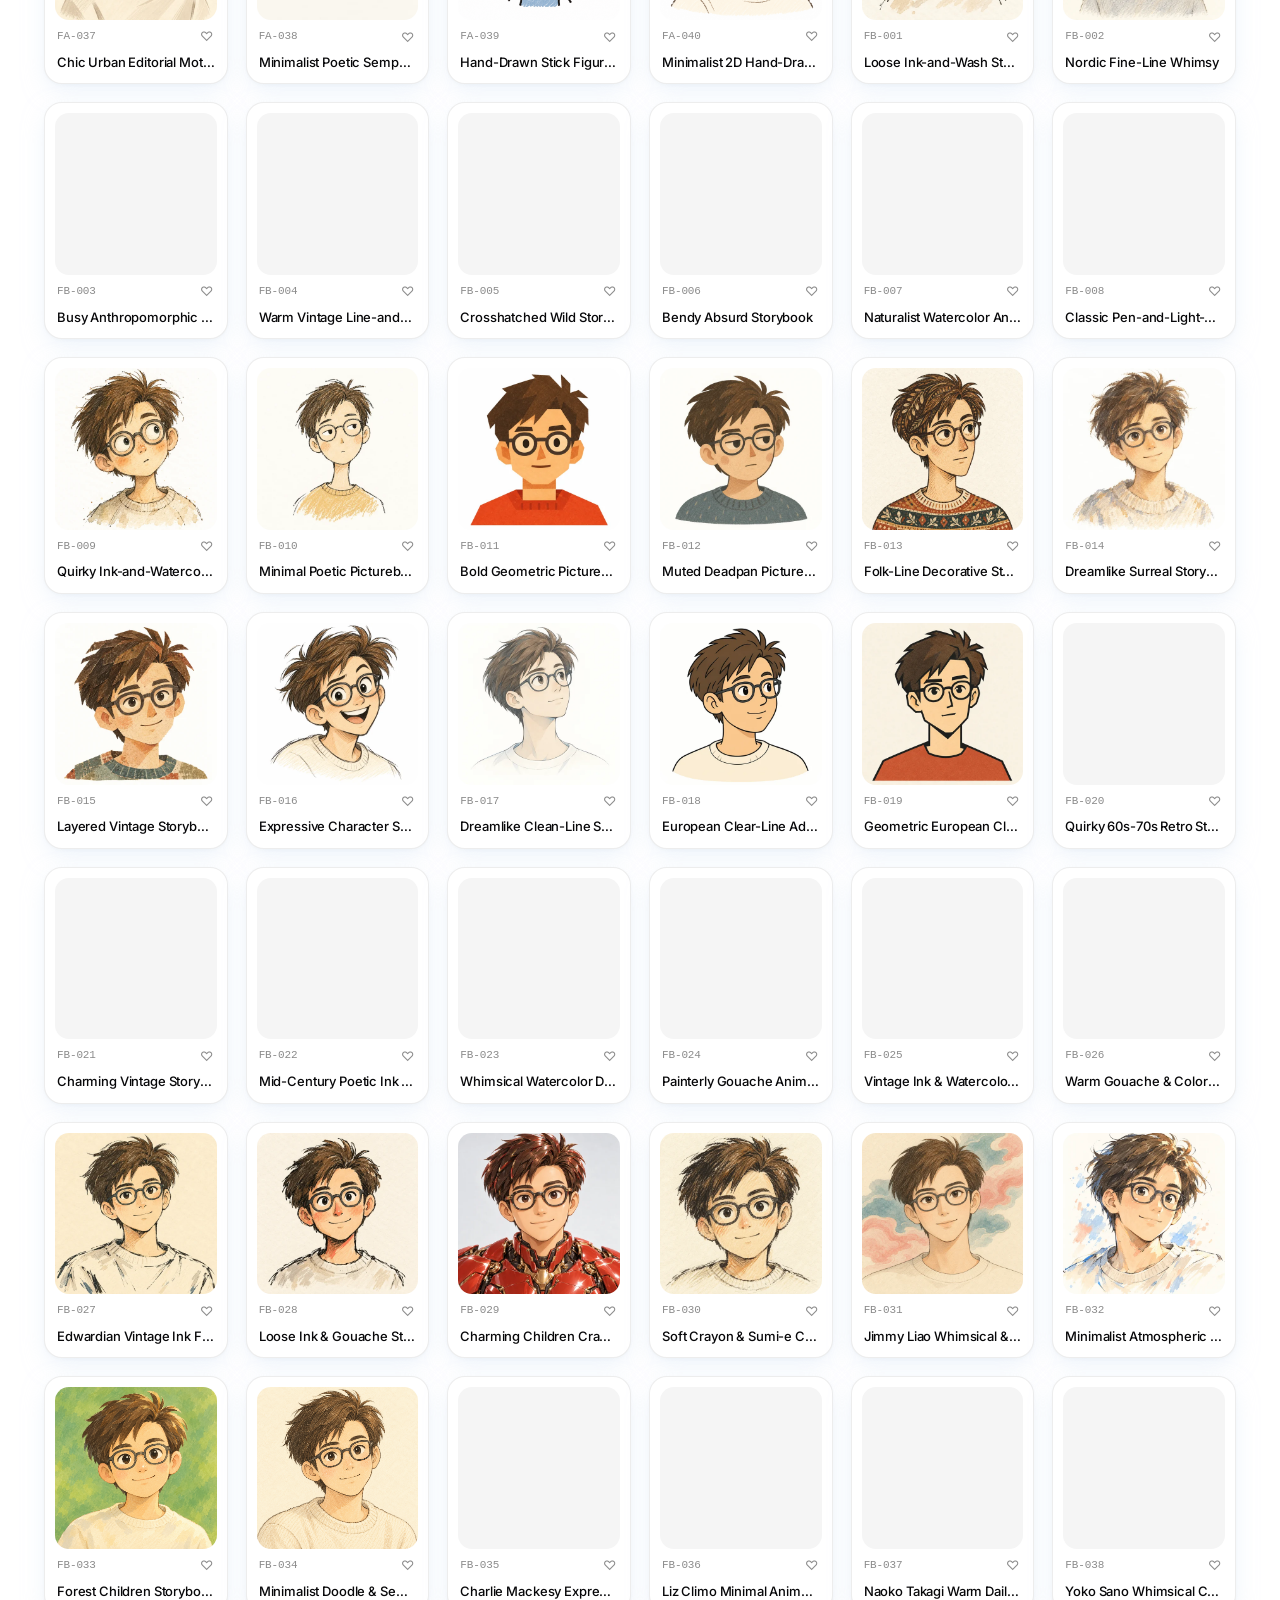
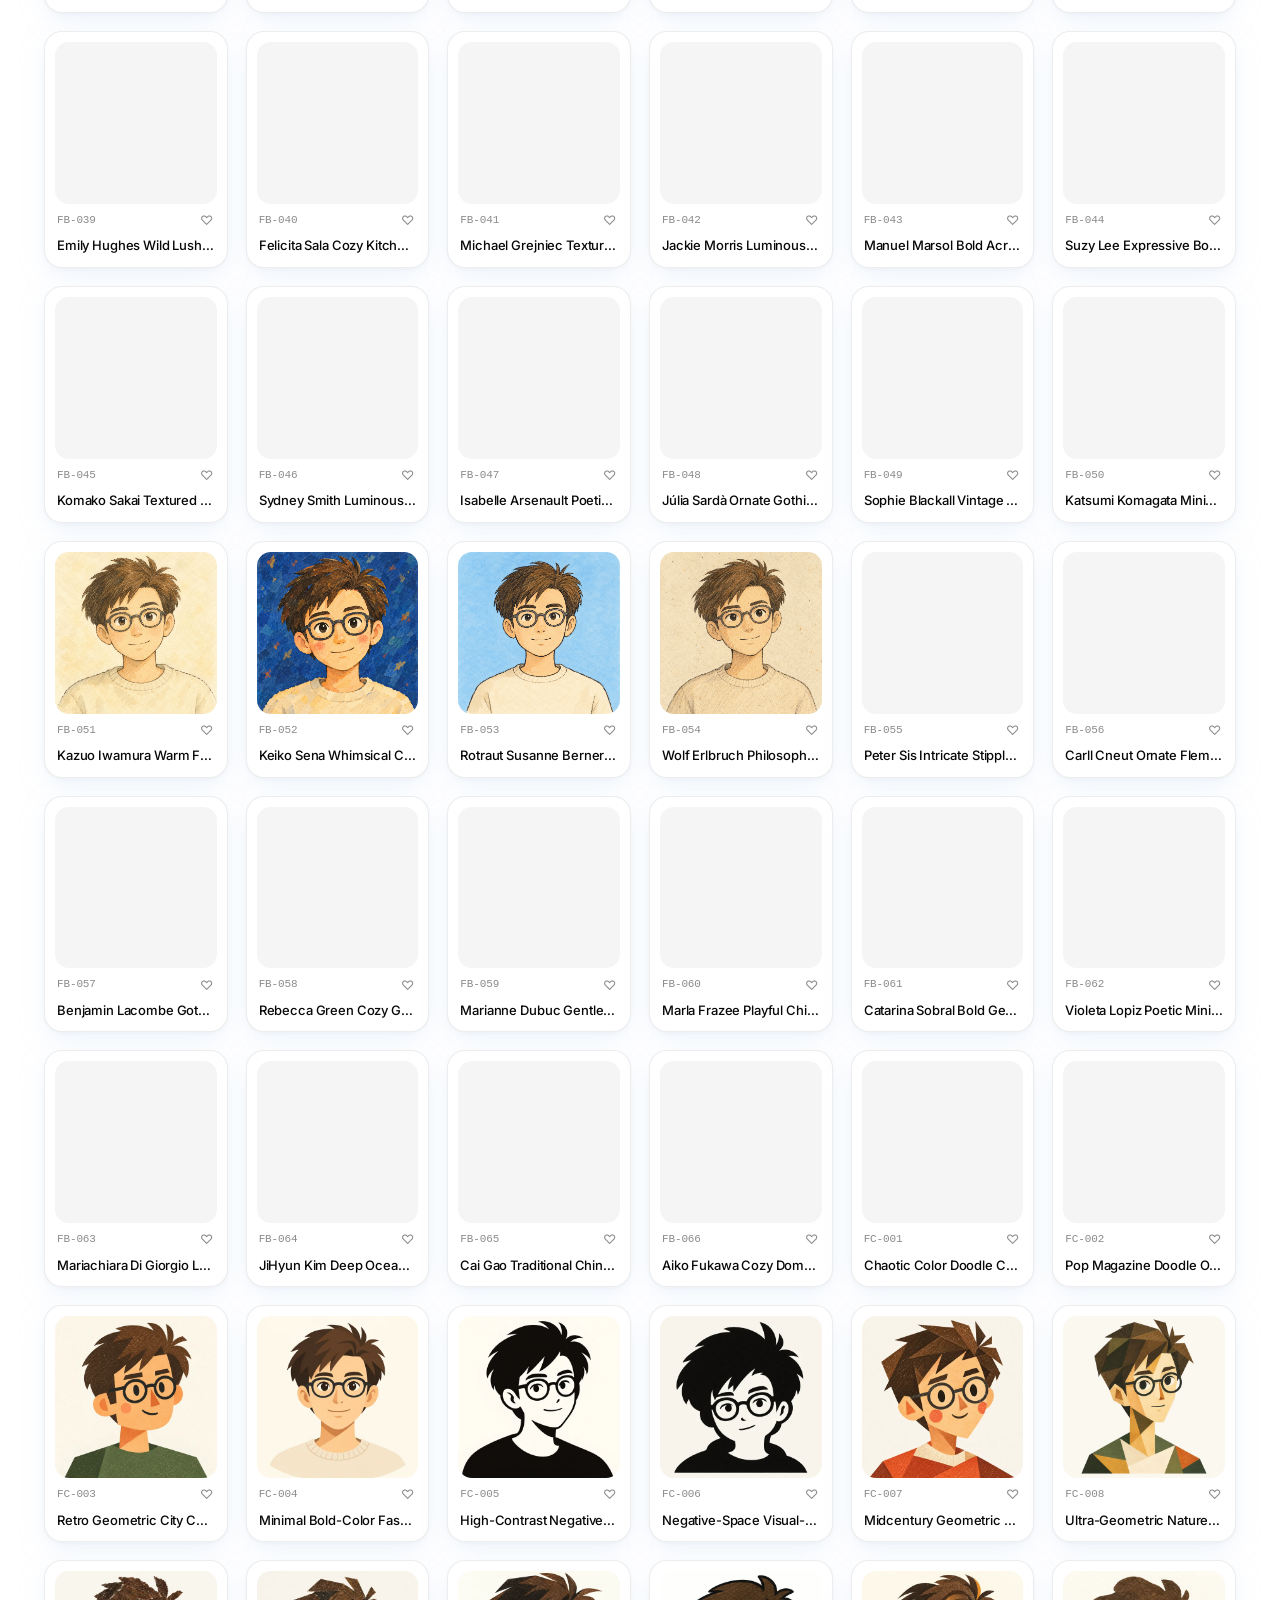
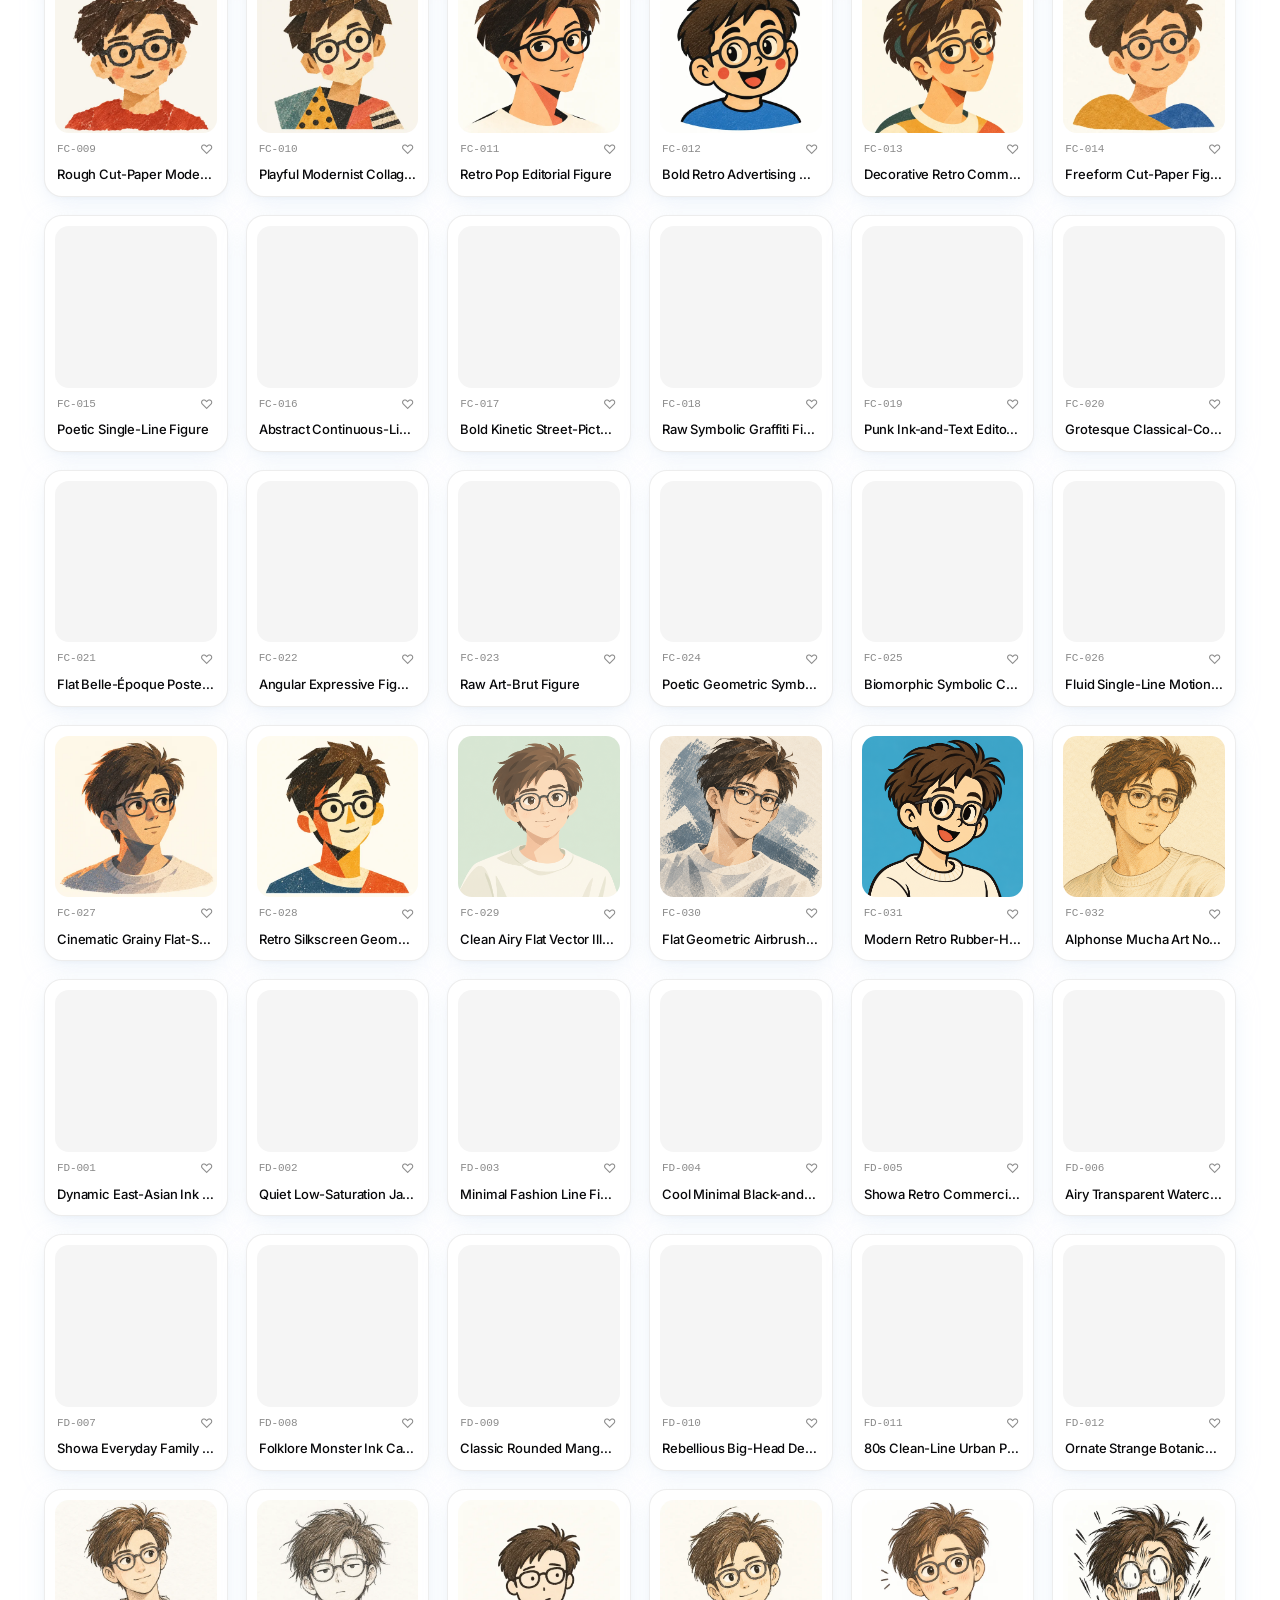
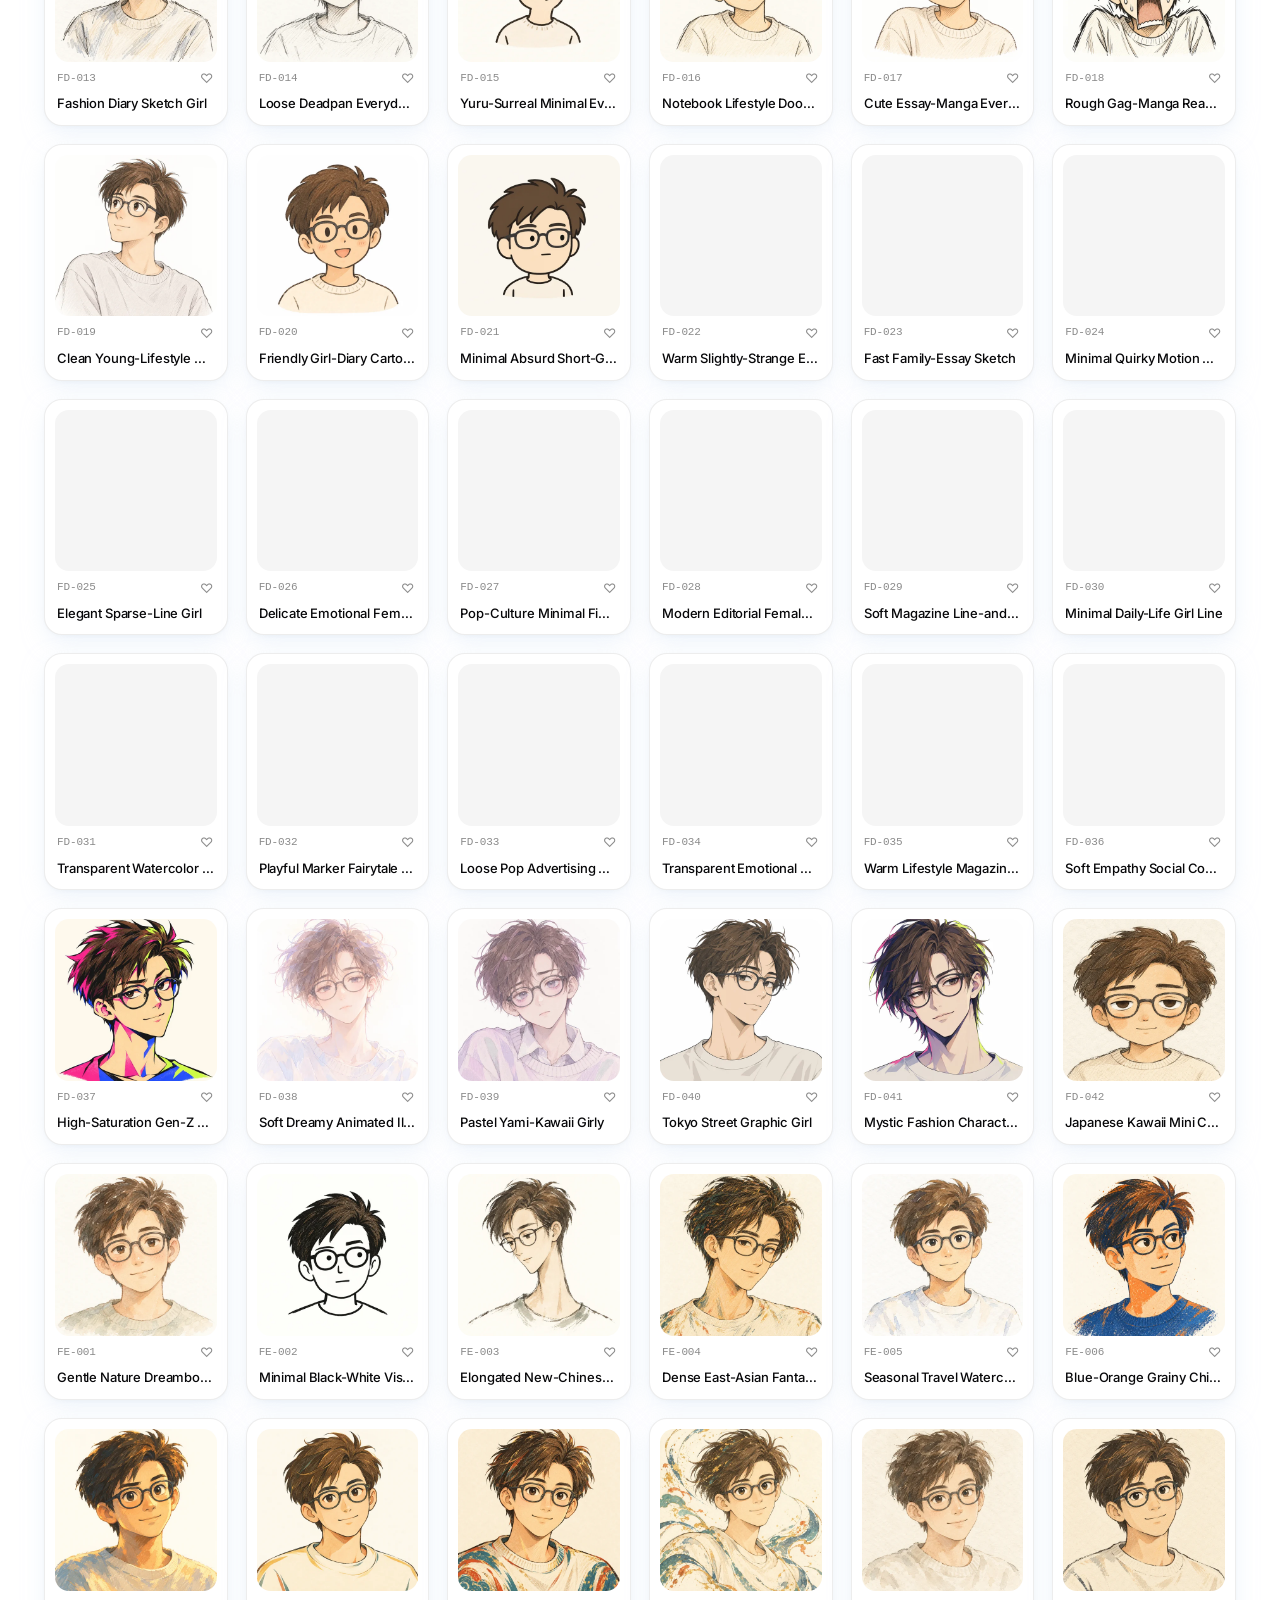
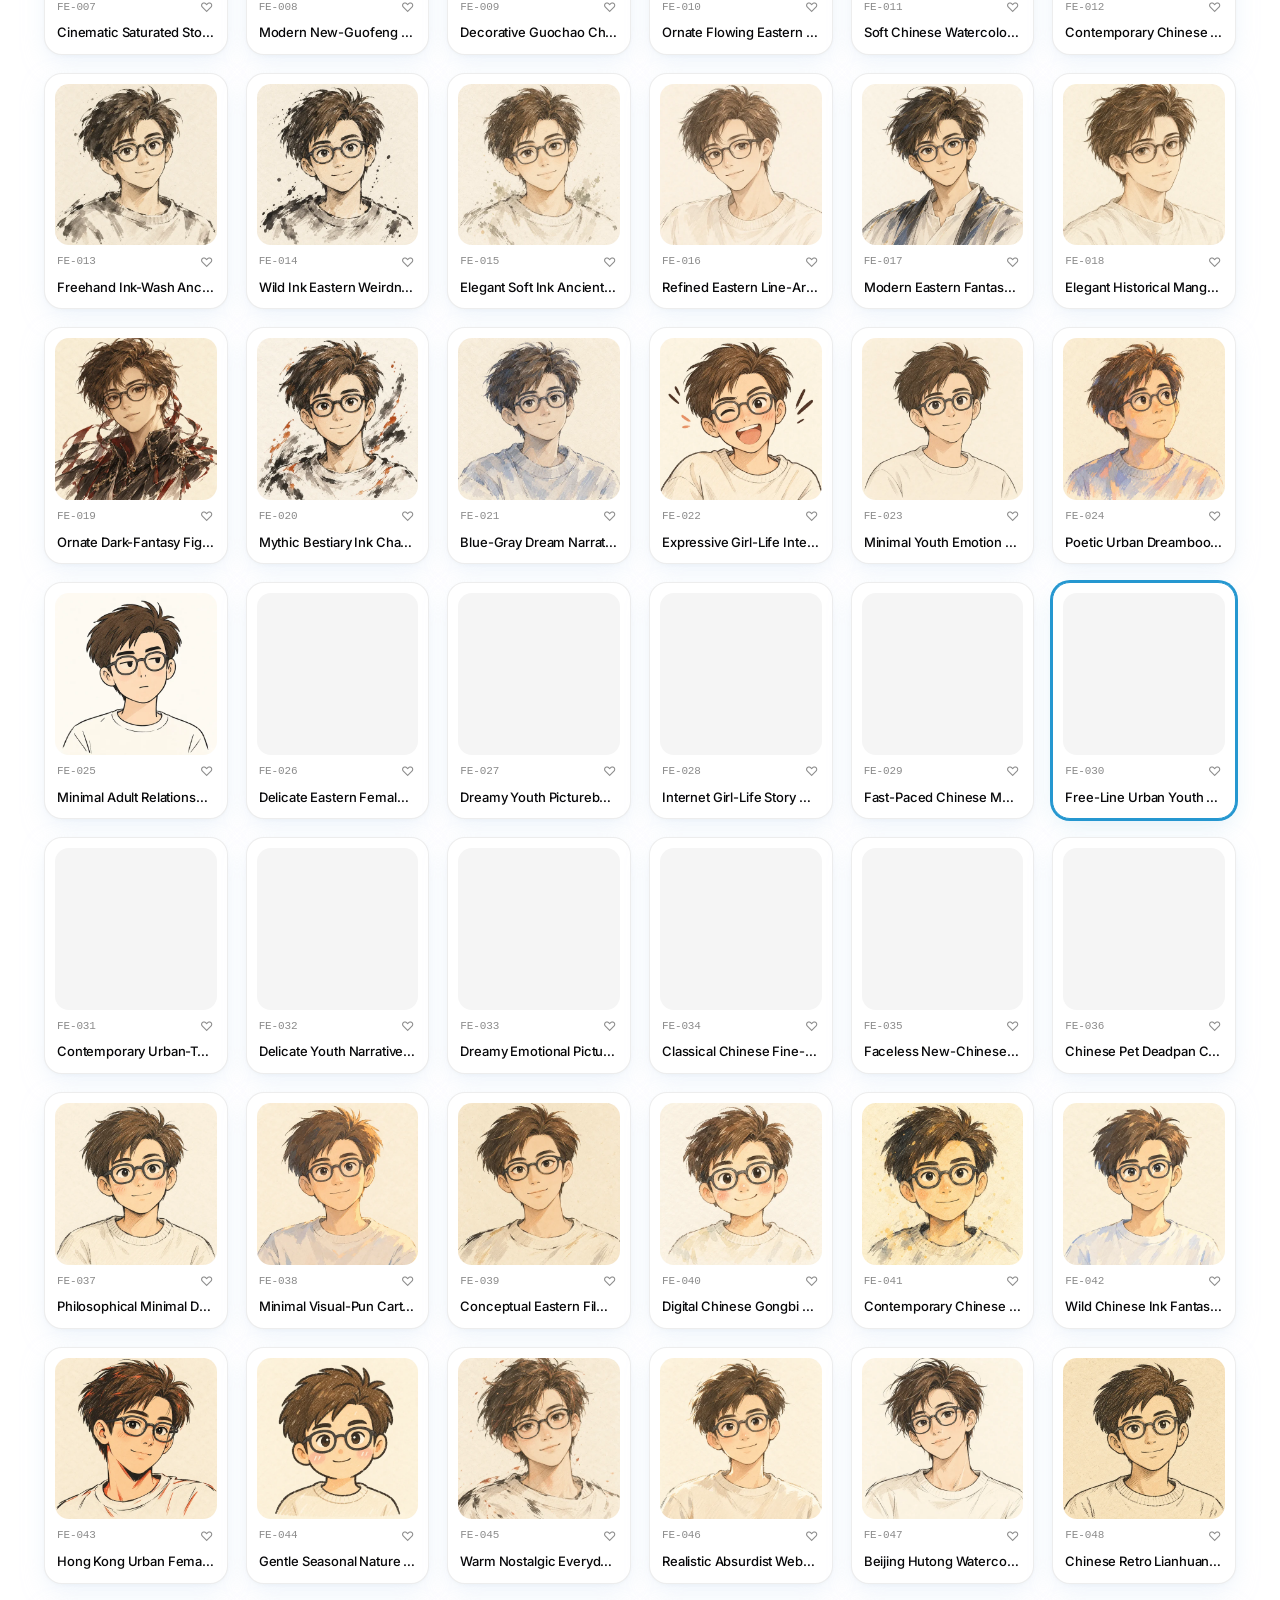
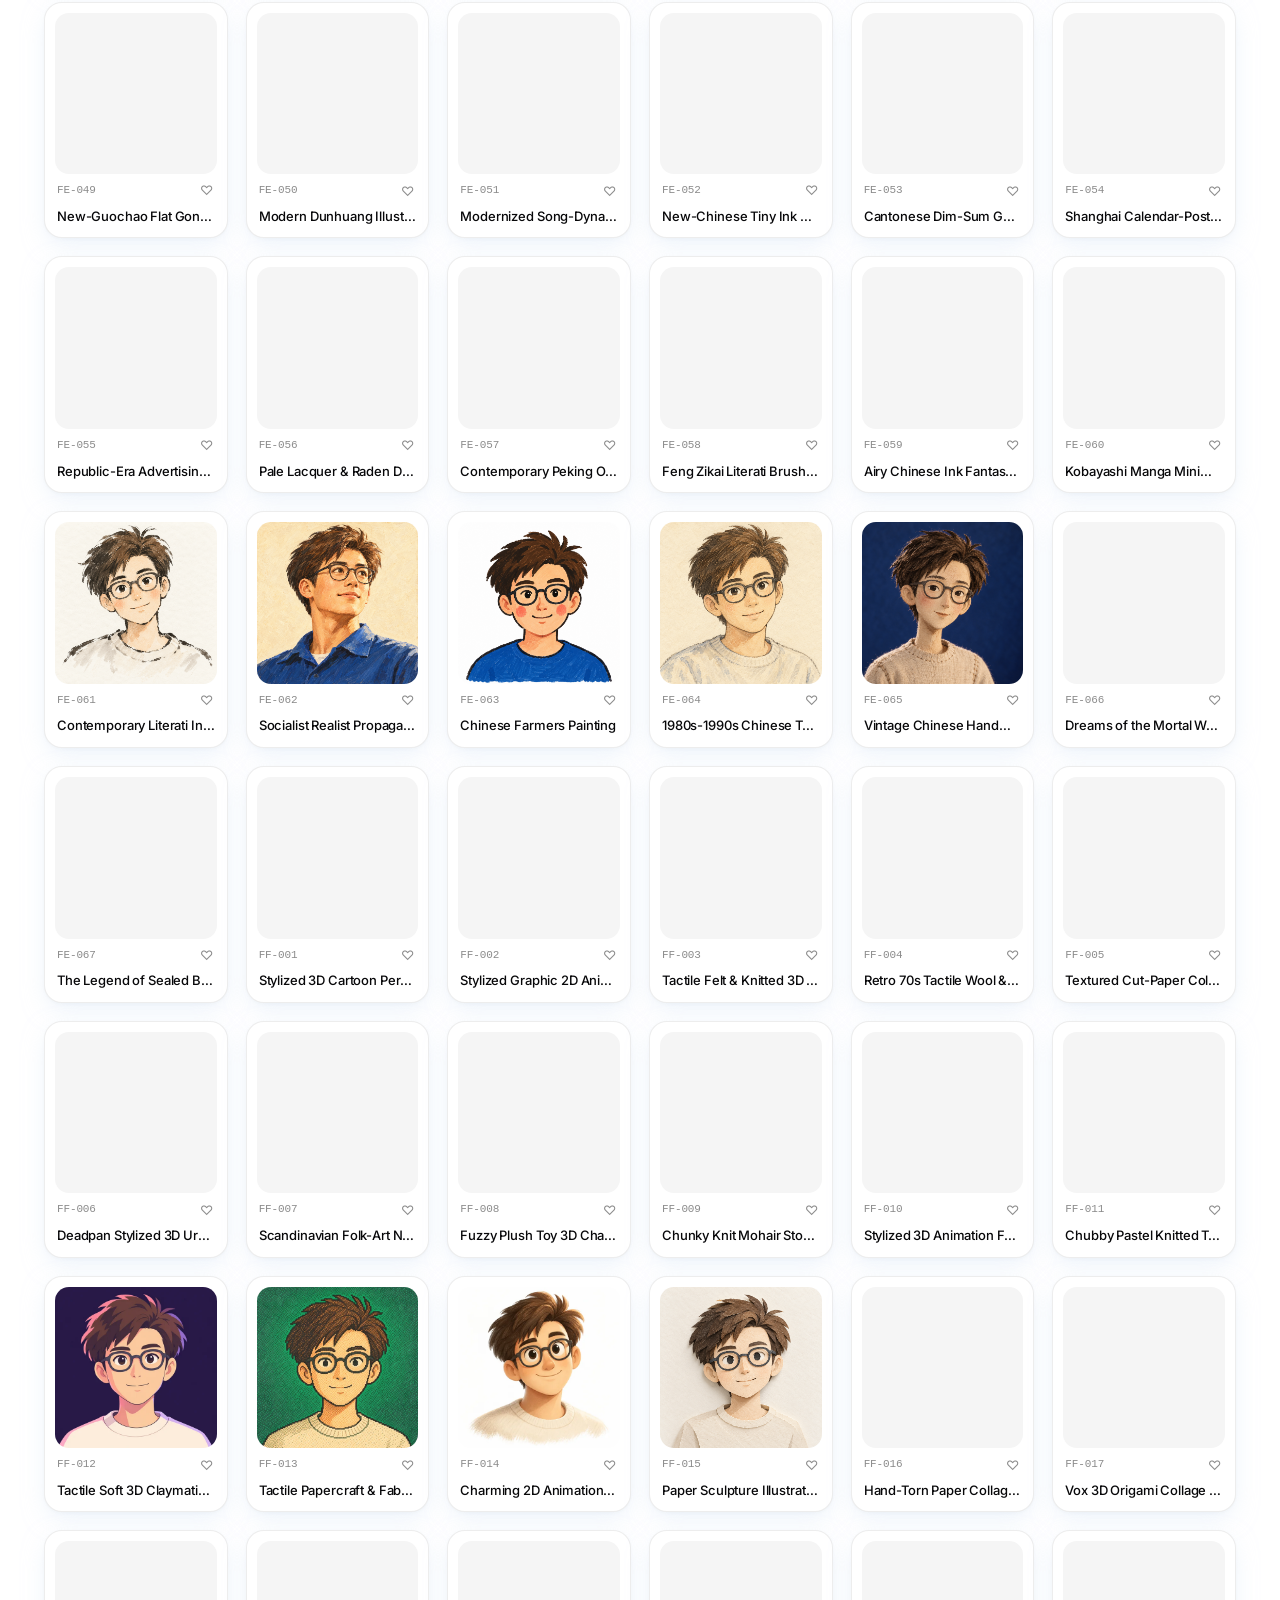
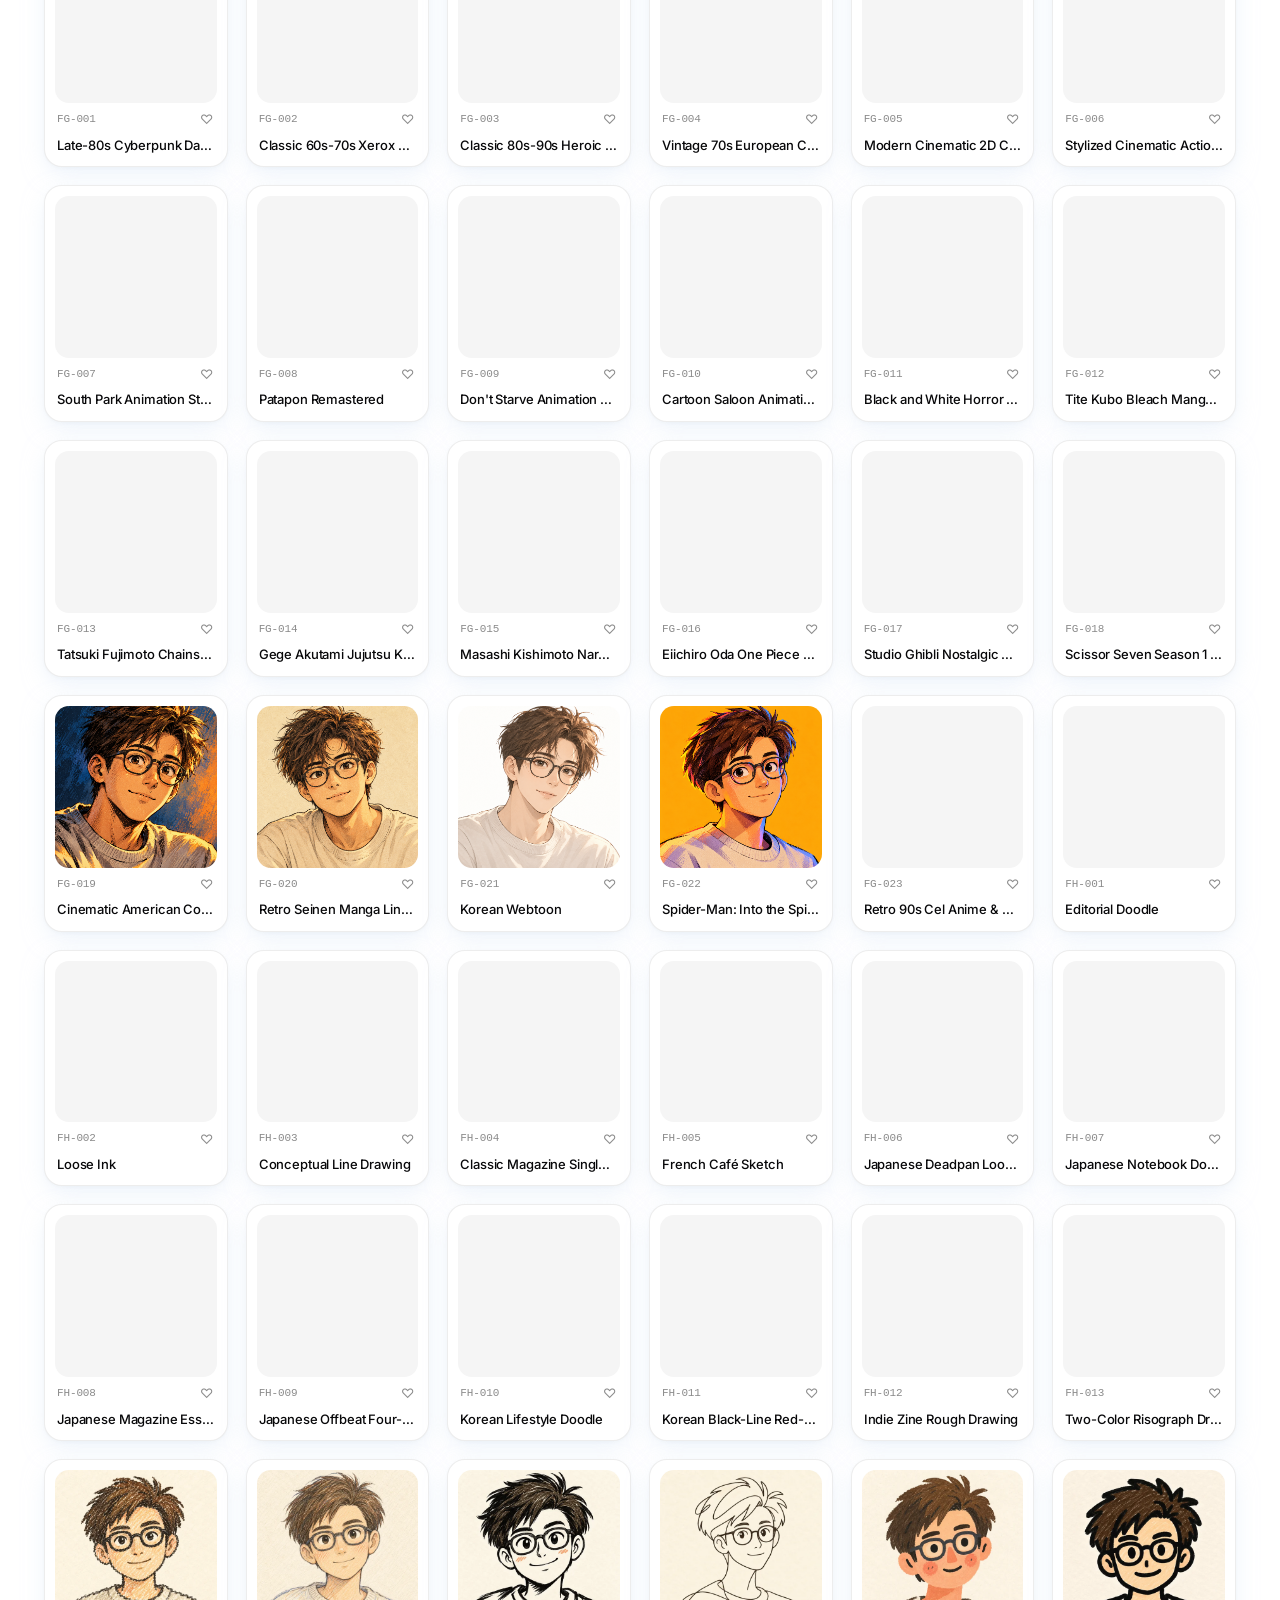
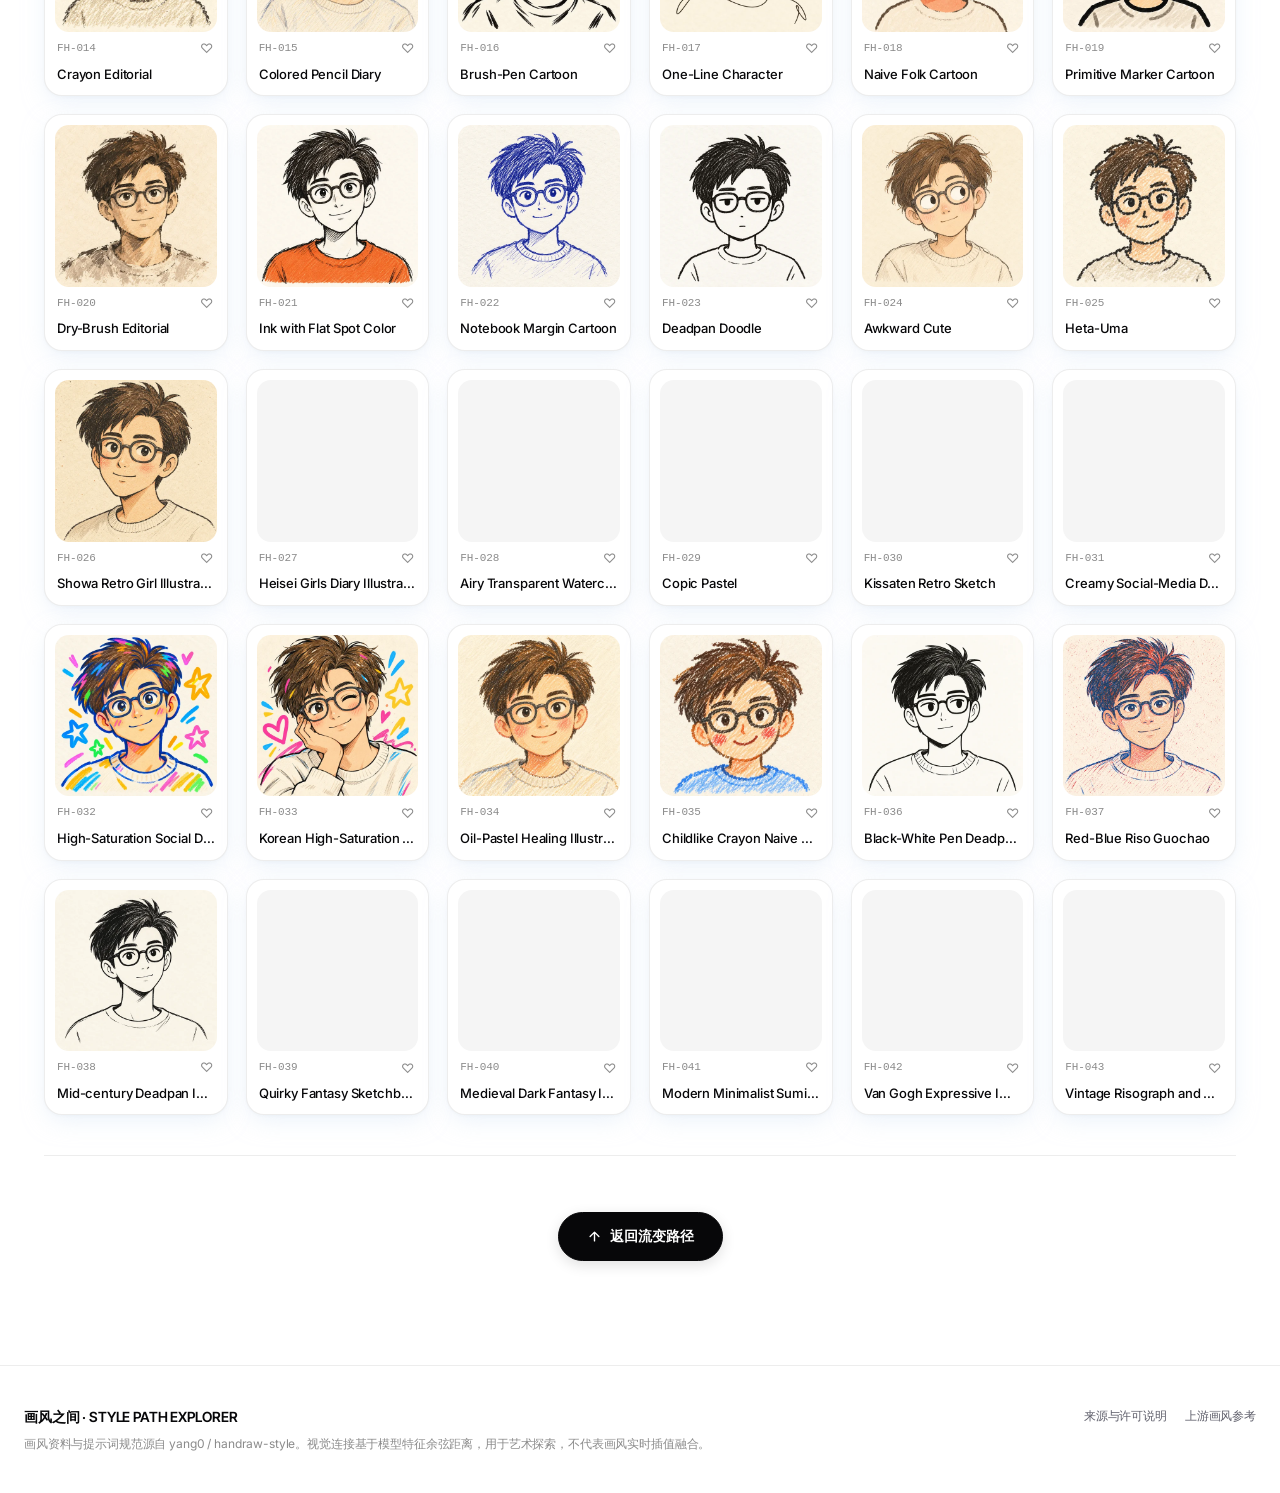
==== commit aeb89d40: "Prepare 330-style explorer for public release with privacy checks and beginner guide" ====
--- a/index.html
+++ b/index.html
@@ -1,22 +1,331 @@
 <!doctype html>
 <html lang="zh-CN">
-<head><meta charset="utf-8"><meta name="viewport" content="width=device-width,initial-scale=1"><meta name="theme-color" content="#111315"><meta name="description" content="在261种手绘画风之间找一条路，发现喜欢的画风，带走生图提示词。"><title>画风之间 · AI不会累</title><link rel="icon" href="favicon.svg" type="image/svg+xml"><link rel="stylesheet" href="styles.css"></head>
+<head>
+  <meta charset="utf-8">
+  <meta name="viewport" content="width=device-width, initial-scale=1">
+  <meta name="theme-color" content="#FFFFFF">
+  <meta name="description" content="画风之间 · 在330种艺术风格的潜在空间中，寻找一条相连的路。">
+  <title>画风之间 · 艺术风格拓扑探索</title>
+  <link rel="icon" href="favicon.svg" type="image/svg+xml">
+  <link rel="stylesheet" href="styles.css">
+</head>
 <body>
-<header class="topbar"><a class="brand" href="./" aria-label="AI不会累，返回首页"><span class="brand-mark" aria-hidden="true">↗</span><span>AI不会累<small>YJ陪你追。</small></span></a><nav><button id="collection-link">浏览画风 <span id="total-count">261</span></button><button id="favorites-link">我的收藏 <span id="saved-count">0</span></button><a href="https://github.com/yang0/handraw-style" target="_blank" rel="noopener">上游画风库 ↗</a></nav></header>
+
+<header class="topbar">
+  <div class="topbar-inner">
+    <a class="brand" href="./" aria-label="画风之间">
+      <span class="brand-symbol" aria-hidden="true">
+        <svg width="20" height="12" viewBox="0 0 20 12" fill="none">
+          <circle cx="4" cy="6" r="3" fill="#2597D0"/>
+          <line x1="7" y1="6" x2="13" y2="6" stroke="#2597D0" stroke-width="1.5" stroke-dasharray="1.5 1.5"/>
+          <circle cx="16" cy="6" r="3" fill="#070709"/>
+        </svg>
+      </span>
+      <span class="brand-title">画风之间</span>
+      <span class="brand-sub">STYLE PATH</span>
+    </a>
+    <nav class="top-nav">
+      <button id="collection-link" type="button">画风编目 <span id="total-count" class="nav-count">330</span></button>
+      <button id="favorites-link" type="button">收藏 <span id="saved-count" class="nav-count">0</span></button>
+    </nav>
+  </div>
+</header>
+
+<section class="intro">
+  <div class="intro-inner">
+    <h1 class="hero-title">画风之间</h1>
+    <p class="hero-subtitle">在 330 种艺术风格的潜在空间中，寻找一条相连的路。</p>
+    <p class="lede">
+      选定任意两端，观察算法如何在由既有画风构成的网络中寻获连贯的过渡轨迹。
+      漫步于潜在空间，对比艺术原典与生成样张，取走提示词。
+    </p>
+
+    <!-- 扇形画风展台（凹凸有序展开，联动起点与终点） -->
+    <div id="hero-fan" class="hero-fan" aria-label="画风扇形展台"></div>
+  </div>
+  <div class="hero-fade-overlay" aria-hidden="true"></div>
+</section>
+
 <main>
-<section class="intro"><div><p class="eyebrow"><span></span> A JOURNEY BETWEEN STYLES</p><h1>从一种画风，<br class="mobile-break">走到另一种。</h1><p class="lede">选两张头像，看看它们之间会经过什么。沿途遇到喜欢的画风，就把提示词带走。</p></div><div class="intro-side"><span class="library-number" id="library-total">261<small>种手绘画风</small></span><button id="random-pair" class="text-button">换一组，去看看 <span>↗</span></button></div></section>
-<section class="journey" aria-labelledby="journey-heading">
-<div class="journey-toolbar"><div><span class="section-index">01 /</span><h2 id="journey-heading">画风之间</h2><span id="route-count" class="muted"></span></div><button id="share-route" class="text-button">分享这条路 ↗</button></div>
-<div class="endpoint-bar"><button id="pick-from" class="endpoint"><span class="endpoint-label">从这里出发</span><span class="endpoint-info" id="from-info">选择起点</span><span class="endpoint-icon">↗</span></button><div class="endpoint-bridge"><span></span><button id="swap" aria-label="交换起点与终点">⇄</button><span></span></div><button id="pick-to" class="endpoint"><span class="endpoint-label">走到这里</span><span class="endpoint-info" id="to-info">选择终点</span><span class="endpoint-icon">↗</span></button></div>
-<div id="route" class="route" aria-live="polite"><p class="loading">正在打开画风库…</p></div>
-<div class="route-footer"><p id="route-note">每一张都是已有画风。点击图片，放大看看。</p><div id="examples" class="examples" aria-label="示例配对"></div></div>
-</section>
-<section id="library" class="library" aria-labelledby="library-heading"><div class="library-header"><div><p class="eyebrow">THE COLLECTION</p><h2 id="library-heading">下一站，你来选。</h2></div><div id="selection-notice" class="selection-notice" hidden><span id="selection-text"></span><button id="cancel-selection">取消</button></div></div>
-<div class="filterbar"><label class="search"><span aria-hidden="true">⌕</span><input id="search" type="search" placeholder="搜编号、画风或关键词" aria-label="搜索画风"></label><label class="category"><span class="sr-only">画风分类</span><select id="category"><option value="">全部分类</option></select></label><button id="filter-favorites" aria-pressed="false">只看收藏 <span>♡</span></button><span id="visible-count" class="muted"></span></div>
-<div id="grid" class="grid"></div><div id="empty-grid" class="empty" hidden>这里还没有画风。试试其他关键词，或先收藏一张。</div></section>
+  <section class="journey" aria-labelledby="journey-heading">
+    <div class="journey-header">
+      <div class="journey-title-meta">
+        <span class="curatorial-label">STAGE 01</span>
+        <h2 id="journey-heading">流变路径</h2>
+        <span id="route-count" class="route-counter"></span>
+      </div>
+      <div class="journey-actions">
+        <button id="random-pair" class="random-pair-btn" type="button">换一组配对</button>
+        <button id="share-route" class="share-trigger-btn" type="button">分享路径</button>
+      </div>
+    </div>
+
+    <div class="stage-vitrine">
+      <div class="endpoint-bar">
+        <button id="pick-from" class="endpoint-card" type="button" aria-label="选择起点画风">
+          <div class="endpoint-mount">
+            <img id="from-thumb" class="endpoint-img" alt="" hidden>
+            <span class="endpoint-empty-tip" id="from-placeholder">选择起点</span>
+          </div>
+          <div class="endpoint-info-block">
+            <span class="endpoint-role">起点 · DEPARTURE</span>
+            <span class="endpoint-name" id="from-info">选择起点</span>
+          </div>
+        </button>
+
+        <div class="bridge-axis">
+          <span class="axis-line"></span>
+          <button id="swap" class="swap-action-btn" aria-label="交换起点与终点" type="button" title="交换起点与终点">
+            <svg width="15" height="15" viewBox="0 0 24 24" fill="none" stroke="currentColor" stroke-width="2" stroke-linecap="round" stroke-linejoin="round">
+              <path d="M7 16V4M7 4L3 8M7 4L11 8M17 8v12M17 20l4-4M17 20l-4-4"/>
+            </svg>
+          </button>
+          <span class="axis-line"></span>
+        </div>
+
+        <button id="pick-to" class="endpoint-card" type="button" aria-label="选择终点画风">
+          <div class="endpoint-mount">
+            <img id="to-thumb" class="endpoint-img" alt="" hidden>
+            <span class="endpoint-empty-tip" id="to-placeholder">选择终点</span>
+          </div>
+          <div class="endpoint-info-block">
+            <span class="endpoint-role">终点 · DESTINATION</span>
+            <span class="endpoint-name" id="to-info">选择终点</span>
+          </div>
+        </button>
+      </div>
+
+      <div class="route-rail-container">
+        <div id="route" class="route" aria-live="polite">
+          <p class="loading">正在连接画风网络…</p>
+        </div>
+      </div>
+    </div>
+
+    <div class="journey-footer">
+      <div class="curatorial-disclaimer">
+        <p id="route-note">每一张均为既有画风，基于特征余弦距离寻路。点击图片放大，对比原典与提示词。</p>
+      </div>
+      <div class="featured-routes-bar">
+        <span class="routes-label">示例</span>
+        <div id="examples" class="examples" aria-label="示例配对"></div>
+      </div>
+    </div>
+  </section>
+
+  <section id="library" class="library" aria-labelledby="library-heading">
+    <div class="library-header">
+      <div class="library-title-group">
+        <span class="curatorial-label">ARCHIVE</span>
+        <h2 id="library-heading">画风编目</h2>
+        <p class="library-intro">点击卡片查看原典大图与提示词，或设为新端点；桌面端支持将卡片直接拖入上方展台。</p>
+      </div>
+      <div id="selection-notice" class="selection-notice" hidden>
+        <span class="notice-indicator"></span>
+        <span id="selection-text"></span>
+        <button id="cancel-selection" type="button">取消</button>
+      </div>
+    </div>
+
+    <div class="filterbar">
+      <div class="search-box">
+        <span class="search-symbol" aria-hidden="true">
+          <svg width="15" height="15" viewBox="0 0 24 24" fill="none" stroke="currentColor" stroke-width="2" stroke-linecap="round" stroke-linejoin="round">
+            <circle cx="11" cy="11" r="8"/>
+            <line x1="21" y1="21" x2="16.65" y2="16.65"/>
+          </svg>
+        </span>
+        <input id="search" type="search" placeholder="检索画风编号 #062、名称或关键词..." aria-label="搜索画风">
+      </div>
+      <div class="category-box">
+        <select id="category" aria-label="画风分类">
+          <option value="">全部分类</option>
+        </select>
+      </div>
+      <button id="filter-favorites" type="button" aria-pressed="false">
+        <span class="fav-symbol">♥</span> 我的收藏
+      </button>
+      <span id="visible-count" class="archive-counter"></span>
+    </div>
+
+    <div id="grid" class="grid"></div>
+    <div id="empty-grid" class="empty" hidden>
+      <p>未找到符合条件的画风。</p>
+      <small>可更换关键词检索，或取消“我的收藏”筛选。</small>
+    </div>
+
+    <div class="catalog-bottom-action">
+      <button id="bottom-back-journey" class="bottom-journey-btn" type="button">
+        <svg width="15" height="15" viewBox="0 0 24 24" fill="none" stroke="currentColor" stroke-width="2.2" stroke-linecap="round" stroke-linejoin="round" aria-hidden="true"><path d="M12 19V5M5 12l7-7 7 7"/></svg>
+        <span>返回流变路径</span>
+      </button>
+    </div>
+  </section>
 </main>
-<footer><span>AI不会累，YJ陪你追。</span><p>画风资料与提示词来自 <a href="https://github.com/yang0/handraw-style" target="_blank" rel="noopener">yang0 / handraw-style</a>。视觉连接用于探索，不代表画风融合或生成效果保证。</p><a href="THIRD_PARTY_NOTICES.md">来源与许可 ↗</a></footer>
-<dialog id="detail"><button id="close-detail" class="close-button" aria-label="关闭画风详情">×</button><div class="detail-layout"><div class="detail-visual"><img id="detail-image" alt=""><div class="detail-selection"><button id="detail-from">设为起点 ↗</button><button id="detail-to">设为终点 ↗</button></div></div><div class="detail-content"><p id="detail-number" class="eyebrow"></p><h2 id="detail-name"></h2><p id="detail-author" class="muted"></p><p id="detail-traits" class="traits"></p><button id="save-style" class="save-button" aria-pressed="false">♡ 收藏这个画风</button><div class="prompt-section"><h3>把这个画风带走。</h3><label class="field">你想画什么？<input id="theme" placeholder="例如：周末咖啡馆（留空则导出模板）" maxlength="1200"></label><details class="extra-options"><summary>补充画幅、主体或文字要求</summary><div class="extras"><label class="field">画幅<input id="ratio" placeholder="例如：3:4" maxlength="50"></label><label class="field">主体限制<input id="subject" placeholder="按你的需要填写" maxlength="500"></label><label class="field">文字要求<input id="text-requirement" placeholder="没有则留空" maxlength="500"></label></div></details><div class="prompt-tabs" role="tablist" aria-label="提示词语言"><button id="tab-zh" role="tab" aria-selected="true">中文</button><button id="tab-en" role="tab" aria-selected="false">English</button></div><textarea id="prompt-output" readonly aria-label="上游规则输出的提示词"></textarea><p class="prompt-note">沿用上游固定版本模板，主题保持原文。英文模板不会自动翻译你的主题。</p><div class="prompt-actions"><button id="copy-prompt" class="primary">复制提示词 <span>↗</span></button><button id="download-prompt" class="secondary">下载 TXT ↓</button></div><div class="reference-row"><a id="reference-link" href="#" download>下载画风参考图 ↓</a><button id="reference-help">怎么使用？</button></div><p id="reference-instruction" class="reference-instruction" hidden></p><p id="prompt-source" class="source-note"></p></div></div></div></dialog>
-<dialog id="share-dialog"><button class="close-button" id="close-share" aria-label="关闭分享">×</button><h2>把这条路分享出去。</h2><p>链接只记录两个端点与版本，不包含你的主题或收藏。</p><input id="share-output" readonly aria-label="路线分享链接"><button id="copy-share" class="primary">复制链接 ↗</button></dialog>
-<div id="toast" class="toast" role="status" aria-live="polite"></div><script type="module" src="app.mjs"></script>
-</body></html>
+
+<footer class="site-footer">
+  <div class="footer-inner">
+    <div class="footer-meta">
+      <strong>画风之间 · STYLE PATH EXPLORER</strong>
+      <p>画风资料与提示词规范源自 yang0 / handraw-style。视觉连接基于模型特征余弦距离，用于艺术探索，不代表画风实时插值融合。</p>
+    </div>
+    <div class="footer-links">
+      <a href="notices.html">来源与许可说明</a>
+      <a href="https://github.com/yang0/handraw-style" target="_blank" rel="noopener">上游画风参考</a>
+    </div>
+  </div>
+  <span id="library-total" hidden></span>
+</footer>
+
+<!-- 画风详情与原典对比模态框 -->
+<dialog id="detail">
+  <div class="detail-modal-header">
+    <div class="detail-header-left">
+      <span id="detail-number" class="detail-number-tag"></span>
+      <h2 id="detail-name" class="detail-title"></h2>
+    </div>
+    <div class="detail-header-right">
+      <button id="save-style" class="save-button" aria-pressed="false" type="button">♡ 收藏</button>
+      <button id="close-detail" class="close-button" aria-label="关闭详情" type="button">✕</button>
+    </div>
+  </div>
+
+  <div class="detail-modal-body">
+    <!-- 左栏：双画板原典对照 -->
+    <div class="detail-visual">
+      <div class="dual-specimen-grid">
+        <div class="specimen-card">
+          <div class="specimen-frame">
+            <img id="detail-reference-image" alt="原典参考图">
+          </div>
+          <div class="specimen-meta">
+            <span class="specimen-tag">原典参考</span>
+            <span class="specimen-desc">风格艺术原作 · 借用线条与笔触</span>
+          </div>
+        </div>
+
+        <div class="specimen-card">
+          <div class="specimen-frame">
+            <img id="detail-image" alt="头像样张">
+          </div>
+          <div class="specimen-meta">
+            <span class="specimen-tag">头像测试样张</span>
+            <span class="specimen-desc">基准人物测试 · 该画风生图表现</span>
+          </div>
+        </div>
+      </div>
+
+      <div class="specimen-actions">
+        <div class="endpoint-assign-buttons">
+          <button id="detail-from" type="button">设为起点</button>
+          <button id="detail-to" type="button">设为终点</button>
+        </div>
+        <div class="reference-download-bar">
+          <a id="reference-link" href="#" download>下载原典参考图</a>
+          <button id="reference-help" type="button">使用说明</button>
+        </div>
+        <p id="reference-instruction" class="reference-instruction" hidden></p>
+      </div>
+    </div>
+
+    <!-- 右栏：策展档案与取词工坊 -->
+    <div class="detail-content">
+      <div class="dossier-block">
+        <p id="detail-author" class="dossier-author"></p>
+        <div class="traits-box">
+          <span class="traits-label">视觉语言特征</span>
+          <p id="detail-traits" class="traits"></p>
+        </div>
+      </div>
+
+      <div class="prompt-studio">
+        <div class="studio-header">
+          <h3>创作取词</h3>
+          <p class="studio-desc">输入你的创作主题，即刻导出中英文生图提示词。</p>
+        </div>
+
+        <label class="field-group">
+          <span class="field-title">创作主题</span>
+          <input id="theme" placeholder="例如：周末街角下雨天的咖啡馆（留空则导出通用结构）" maxlength="1200">
+        </label>
+
+        <details class="constraints-accordion">
+          <summary>可选高级约束：画幅、主体限制、画面文字</summary>
+          <div class="constraints-content">
+            <label class="field-group">
+              <span class="field-title">生图模型（决定是否需要特征和参考图）</span>
+              <select id="prompt-model">
+                <option value="gpt-image-2">GPT Image 2（上游默认）</option>
+                <option value="unknown">其他／不确定（特征＋参考图）</option>
+              </select>
+            </label>
+            <label class="field-group">
+              <span class="field-title">画幅比例</span>
+              <input id="ratio" placeholder="例如：3:4 或 16:9" maxlength="50">
+            </label>
+            <label class="field-group">
+              <span class="field-title">主体限制</span>
+              <input id="subject" placeholder="例如：单人特写，无背景杂物" maxlength="500">
+            </label>
+            <label class="field-group">
+              <span class="field-title">画面文字</span>
+              <input id="text-requirement" placeholder="例如：无文字排版" maxlength="500">
+            </label>
+          </div>
+        </details>
+
+        <div class="prompt-language-bar">
+          <div class="prompt-tabs" role="tablist" aria-label="提示词语言">
+            <button id="tab-zh" role="tab" aria-selected="true" type="button">中文提示词</button>
+            <button id="tab-en" role="tab" aria-selected="false" type="button">English Prompt</button>
+          </div>
+        </div>
+
+        <div class="prompt-code-wrap">
+          <textarea id="prompt-output" readonly aria-label="上游规则输出的提示词"></textarea>
+        </div>
+
+        <p class="prompt-note">沿用上游固定版本模板，主题保持原文。英文模板不会自动翻译中文主题。</p>
+
+        <div class="prompt-button-row">
+          <button id="copy-prompt" class="primary-btn" type="button">复制提示词</button>
+          <button id="download-prompt" class="secondary-btn" type="button">下载 TXT 文件</button>
+        </div>
+
+        <p id="prompt-source" class="source-note"></p>
+      </div>
+    </div>
+  </div>
+
+  <div class="detail-modal-footer">
+    <button id="detail-back-journey" class="modal-footer-btn" type="button">
+      <svg width="14" height="14" viewBox="0 0 24 24" fill="none" stroke="currentColor" stroke-width="2" stroke-linecap="round" stroke-linejoin="round" aria-hidden="true"><path d="M19 12H5M12 19l-7-7 7-7"/></svg>
+      返回流变路径
+    </button>
+  </div>
+</dialog>
+
+<!-- 分享模态框 -->
+<dialog id="share-dialog">
+  <div class="share-dialog-card">
+    <div class="share-dialog-top">
+      <h2>分享路线</h2>
+      <button class="close-button" id="close-share" aria-label="关闭分享" type="button">✕</button>
+    </div>
+    <p class="share-desc">链接记录两个端点编号与固定数据版本，不包含个人主题或私有收藏，可在任何设备精确重现。</p>
+    <div class="share-field">
+      <input id="share-output" readonly aria-label="路线分享链接">
+      <button id="copy-share" class="primary-btn" type="button">复制链接</button>
+    </div>
+  </div>
+</dialog>
+
+<button id="floating-back-journey" class="floating-back-journey" type="button" aria-label="返回流变路径">
+  <svg width="15" height="15" viewBox="0 0 24 24" fill="none" stroke="currentColor" stroke-width="2.2" stroke-linecap="round" stroke-linejoin="round" aria-hidden="true"><path d="M12 19V5M5 12l7-7 7 7"/></svg>
+  <span>返回流变路径</span>
+</button>
+
+<div id="toast" class="toast" role="status" aria-live="polite"></div>
+<script type="module" src="app.mjs"></script>
+</body>
+</html>
--- a/styles.css
+++ b/styles.css
@@ -1,14 +1,2045 @@
 @charset "UTF-8";
-:root{color-scheme:dark;--bg:#111315;--panel:#191c1f;--text:#eeeae2;--muted:#969b9f;--line:#ffffff16;--blue:#2F80ED;--serif:Georgia,'STSong','SimSun',serif;--sans:'Segoe UI','Microsoft YaHei',sans-serif}
-*{box-sizing:border-box}html{scroll-behavior:smooth}body{margin:0;background:var(--bg);color:var(--text);font:14px/1.6 var(--sans)}button,input,select,textarea{font:inherit}button,a,input,select,textarea{-webkit-tap-highlight-color:transparent}button{color:inherit;cursor:pointer}button:disabled{cursor:not-allowed;opacity:.45}button:focus-visible,a:focus-visible,input:focus-visible,select:focus-visible,textarea:focus-visible,summary:focus-visible{outline:2px solid var(--blue);outline-offset:5px}a{color:inherit;text-decoration:none}button{border:0;background:none}button:hover,a:hover{color:#fff}.muted{color:var(--muted);font-size:12px}.sr-only{position:absolute;width:1px;height:1px;padding:0;margin:-1px;overflow:hidden;clip:rect(0,0,0,0);white-space:nowrap;border:0}[hidden]{display:none!important}
-.topbar{height:88px;max-width:1512px;padding:0 5%;margin:auto;display:flex;align-items:center;justify-content:space-between;border-bottom:1px solid var(--line)}.brand{display:flex;gap:12px;align-items:center;font-family:var(--serif);font-size:21px;letter-spacing:1px}.brand-mark{font:29px/1 var(--sans);width:38px;height:38px;display:grid;place-items:center;border:1px solid #2f80ed66;border-radius:50%;color:var(--blue)}.brand small{display:block;font:9px/1.7 var(--sans);letter-spacing:2px;color:var(--muted)}nav{display:flex;gap:28px;align-items:center;font-size:12px;color:#b7bbbe}nav span{font-size:10px;margin-left:6px;color:#797f84}
-main{max-width:1512px;padding:0 5%;margin:auto}.intro{display:flex;justify-content:space-between;align-items:center;padding:56px 0 38px;gap:30px}.eyebrow{font-size:10px;letter-spacing:2.4px;color:var(--muted);margin:0 0 15px}.eyebrow span{display:inline-block;width:6px;height:6px;background:var(--blue);border-radius:50%;margin-right:10px}h1{font:clamp(30px,3.5vw,52px)/1.25 var(--serif);letter-spacing:-1px;font-weight:400;margin:0 0 20px}.mobile-break{display:none}.lede{color:var(--muted);font-size:13px;max-width:600px;margin:0}.intro-side{display:flex;flex-direction:column;align-items:flex-end;gap:17px}.library-number{font:46px/1 var(--serif);color:#b6b4af}.library-number small{display:inline-block;font:10px var(--sans);letter-spacing:1px;color:var(--muted);margin-left:12px}.text-button{font-size:12px;color:#b7babc;padding:7px 0}.text-button span{color:var(--blue);margin-left:18px}
-.journey{position:relative;border-top:1px solid var(--line);border-bottom:1px solid var(--line);padding:23px 0 0;background:radial-gradient(ellipse at 50% 40%,#20242950,transparent 65%)}.journey-toolbar{display:flex;align-items:center;justify-content:space-between;margin-bottom:17px}.journey-toolbar>div{display:flex;align-items:center;gap:13px}.section-index{color:var(--blue);font:11px var(--sans);letter-spacing:1px}.journey h2{font-size:13px;font-weight:500;margin:0}.endpoint-bar{display:flex;justify-content:space-between;align-items:center;gap:12px;max-width:620px;margin:0 auto 27px}.endpoint{display:grid;grid-template-columns:1fr auto;gap:1px 20px;text-align:left;min-width:185px;padding:9px 13px;border:1px solid var(--line);border-radius:3px;background:#17191b}.endpoint:hover,.endpoint.picking{border-color:#2f80ed99}.endpoint-label{font-size:9px;color:var(--muted);letter-spacing:1px;grid-column:1}.endpoint-info{font-size:11px;max-width:200px;overflow:hidden;text-overflow:ellipsis;white-space:nowrap}.endpoint-icon{grid-column:2;grid-row:1/3;align-self:center;color:var(--blue);font-size:19px}.endpoint-bridge{display:flex;align-items:center;gap:8px;flex:1;color:#84898e}.endpoint-bridge span{flex:1;height:1px;background:var(--line)}.endpoint-bridge button{font-size:17px;padding:3px}
-.route{display:flex;align-items:center;justify-content:center;gap:17px;min-height:272px;overflow-x:auto;padding:2px 8px 26px;scrollbar-width:thin;scrollbar-color:#50555a transparent}.route.long-route{justify-content:flex-start}.route-item{width:clamp(106px,12vw,182px);flex:0 0 auto;position:relative;animation:arrive .75s both;animation-delay:var(--delay,0s)}.route-portrait{display:block;position:relative;width:100%;aspect-ratio:1;padding:0;background:#202326;border:1px solid #ffffff1d;border-radius:2px;overflow:hidden}.route-portrait img{display:block;width:100%;height:100%;object-fit:contain;transition:transform .4s}.route-portrait:hover img{transform:scale(1.035)}.route-item.endpoint-item .route-portrait{border-color:#2f80ed80;box-shadow:0 0 32px #2f80ed09}.route-item.endpoint-item:before{content:attr(data-endpoint);display:block;font-size:9px;letter-spacing:1px;color:var(--blue);margin-bottom:8px;position:absolute;top:-25px}.route-label{display:flex;justify-content:space-between;align-items:center;margin-top:13px;color:var(--muted);font-size:10px}.route-label strong{font-weight:400;letter-spacing:1px}.route-label button{font-size:16px;color:#acb0b1;padding:0 4px}.route-label button.saved{color:var(--blue)}.route-name{font-family:var(--serif);font-size:12px;line-height:1.3;white-space:nowrap;text-overflow:ellipsis;overflow:hidden;margin:4px 0;color:#d8d5cf}.route-connector{width:16px;height:1px;background:#ffffff30;flex:0 0 16px;margin-top:-51px;position:relative;animation:arrive .8s both;animation-delay:.5s}.route-connector:after{content:'';position:absolute;right:0;top:-2px;width:5px;height:5px;border-top:1px solid #ffffff30;border-right:1px solid #ffffff30;transform:rotate(45deg)}.route-footer{display:flex;justify-content:space-between;align-items:center;gap:15px;padding:12px 0 18px;border-top:1px solid var(--line)}.route-footer p{color:var(--muted);font-size:11px;margin:0;max-width:590px}.examples{display:flex;gap:8px;flex-shrink:0}.examples button{padding:4px 9px;border:1px solid var(--line);font-size:10px;color:var(--muted);border-radius:2px}.examples button.active{border-color:#2f80ed70;color:#9cc4ff}.empty,.loading{padding:32px;color:var(--muted);text-align:center}.error{color:#e2b4a5}
-.library{padding-top:48px;scroll-margin-top:24px}.library-header{display:flex;justify-content:space-between;align-items:center;margin-bottom:24px}.library h2{font:29px/1.3 var(--serif);font-weight:400;margin:0}.library .eyebrow{margin-bottom:9px}.selection-notice{display:flex;align-items:center;gap:18px;color:#9cc4ff;font-size:12px;padding:9px 13px;background:#2f80ed16;border:1px solid #2f80ed50}.selection-notice button{font-size:10px;color:var(--muted)}.filterbar{display:flex;gap:14px;align-items:center;margin-bottom:25px;flex-wrap:wrap}.search{display:flex;align-items:center;gap:10px;border-bottom:1px solid #ffffff25;max-width:310px;flex:1;min-width:200px;padding:5px 0}.search span{font-size:22px;color:var(--muted)}input{color:var(--text);border:0;background:none;min-width:0;width:100%;padding:8px 0;outline-offset:2px}input::placeholder{color:#6e7478}.category select{border:1px solid var(--line);background:#181b1d;color:#b3b8bc;padding:9px 28px 9px 10px;font-size:11px;max-width:250px}.filterbar>button{border:1px solid var(--line);padding:8px 12px;font-size:11px;color:#b3b8bc}.filterbar>button[aria-pressed=true]{border-color:#2f80ed80;color:#9cc4ff}.filterbar .muted{margin-left:auto}.grid{display:grid;grid-template-columns:repeat(8,minmax(0,1fr));gap:25px 18px}.style-card{position:relative;min-width:0}.card-image{width:100%;aspect-ratio:1;display:block;padding:0;background:#23272a;overflow:hidden;border-radius:2px}.card-image img{width:100%;height:100%;object-fit:contain;display:block;transition:transform .4s ease,filter .4s}.card-image:hover img{transform:scale(1.045);filter:brightness(1.03)}.card-meta{display:flex;align-items:center;justify-content:space-between;margin-top:10px;color:#92999d;font-size:10px;letter-spacing:1px}.card-meta button{padding:0 4px;font-size:16px;line-height:1}.card-meta button.saved{color:var(--blue)}.card-name{margin:4px 0 0;color:#c7c7c2;font-size:11px;line-height:1.4;display:-webkit-box;-webkit-line-clamp:2;-webkit-box-orient:vertical;overflow:hidden;height:31px}.style-card.selected .card-image{outline:2px solid var(--blue);outline-offset:3px}footer{max-width:1512px;margin:65px auto 0;padding:25px 5% 35px;border-top:1px solid var(--line);display:flex;gap:25px;align-items:center;color:#7d858b;font-size:10px}footer p{flex:1;margin:0}footer>span{white-space:nowrap}footer a{text-decoration:underline;text-underline-offset:4px}
-dialog{color:var(--text);background:#191c1f;border:1px solid #ffffff20;border-radius:7px;box-shadow:0 24px 100px #0009;padding:0;max-width:min(1030px,94vw);width:1030px;max-height:90dvh}dialog::backdrop{background:#050608c7;backdrop-filter:blur(7px)}.close-button{position:absolute;right:14px;top:12px;z-index:2;width:34px;height:34px;font-size:27px;color:#bbb;border-radius:50%;background:#151719c9;line-height:1}.detail-layout{display:grid;grid-template-columns:42% 58%}.detail-visual{padding:38px 28px;background:#121416;display:flex;flex-direction:column;justify-content:center;gap:24px}.detail-visual img{width:100%;aspect-ratio:1;object-fit:contain;border-radius:2px}.detail-selection{display:flex;justify-content:space-between;gap:12px}.detail-selection button{border:1px solid #ffffff23;padding:10px 15px;flex:1;font-size:11px}.detail-content{padding:35px 35px 26px;min-width:0}.detail-content h2{font:27px/1.2 var(--serif);margin:0 30px 10px 0}.detail-content .eyebrow{color:var(--blue);margin:0 0 12px}.traits{font-size:12px;color:#a9adb0;line-height:1.9;margin:17px 0;max-height:90px;overflow-y:auto}.save-button{font-size:11px;border:1px solid var(--line);padding:7px 12px;margin-bottom:22px}.save-button[aria-pressed=true]{color:#9cc4ff;border-color:#2f80ed66}.prompt-section{border-top:1px solid var(--line);padding-top:19px}.prompt-section h3{font:21px var(--serif);font-weight:400;margin:0 0 17px}.field{display:block;font-size:10px;color:var(--muted)}.field input{border-bottom:1px solid #ffffff25;font-size:12px;margin-bottom:12px;padding:8px 0;color:var(--text)}.extra-options{font-size:10px;color:var(--muted);margin:0 0 14px}.extra-options summary{cursor:pointer}.extras{padding-top:10px}.prompt-tabs{display:flex;gap:18px;border-bottom:1px solid var(--line);margin-bottom:10px}.prompt-tabs button{font-size:11px;color:var(--muted);padding:6px 2px;border-bottom:2px solid transparent}.prompt-tabs button[aria-selected=true]{color:var(--text);border-bottom-color:var(--blue)}textarea{display:block;width:100%;resize:vertical;min-height:95px;background:#111416;border:1px solid var(--line);color:#cbcfcf;padding:13px;font:11px/1.8 var(--sans);border-radius:3px}.prompt-note,.source-note{font-size:9px;color:#7e878d;line-height:1.8;margin:8px 0 12px}.prompt-actions{display:flex;gap:10px}.primary{background:var(--blue);color:#fff;font-size:12px;padding:12px 17px;border-radius:3px;display:flex;align-items:center;justify-content:space-between;gap:35px}.primary:hover{background:#408ef4}.secondary{border:1px solid #ffffff25;font-size:11px;padding:10px 16px;border-radius:3px}.reference-row{display:flex;align-items:center;justify-content:space-between;margin:17px 0 0;font-size:10px;color:#a5b9d2}.reference-row button{font-size:10px;color:var(--muted)}.reference-instruction{font-size:10px;color:#a5adb3;line-height:1.9;background:#111416;padding:12px}.source-note{margin-bottom:0}#share-dialog{max-width:500px;padding:35px;width:90vw}#share-dialog h2{font:25px var(--serif);margin:0 0 18px}#share-dialog p{font-size:12px;color:var(--muted)}#share-output{font-size:11px;border:1px solid var(--line);padding:10px;margin:10px 0 20px}.toast{position:fixed;bottom:30px;left:50%;transform:translate(-50%,15px);background:#e9e7e0;color:#17191c;padding:10px 19px;font-size:12px;border-radius:4px;opacity:0;pointer-events:none;transition:.2s;z-index:10;max-width:90vw;box-shadow:0 8px 30px #0006}.toast.visible{opacity:1;transform:translate(-50%,0)}
-@keyframes arrive{from{opacity:0;transform:translateY(9px)}to{opacity:1;transform:translateY(0)}}
-@media(min-width:1500px){.grid{grid-template-columns:repeat(9,minmax(0,1fr))}}@media(max-width:1100px){.grid{grid-template-columns:repeat(6,minmax(0,1fr));gap:22px 15px}.route{gap:10px}.route-connector{flex-basis:10px;width:10px}.detail-content{padding:32px 25px}.detail-visual{padding:30px 20px}}
-@media(max-width:700px){.topbar{height:75px;padding:0 6%}.brand{font-size:17px;gap:8px}.brand-mark{width:30px;height:30px;font-size:22px}nav{gap:16px;font-size:10px}nav>a{display:none}nav span{display:none}main{padding:0 6%}.intro{padding:35px 0 29px;align-items:flex-start;gap:15px}h1{font-size:32px;line-height:1.35;margin-bottom:14px}.mobile-break{display:block}.lede{font-size:11px;max-width:270px}.intro-side{padding-top:26px;gap:15px}.library-number{font-size:29px}.library-number small{display:block;font-size:9px;margin:7px 0 0;text-align:right}.intro-side button{font-size:10px;white-space:nowrap}.intro-side button span{margin-left:2px}.eyebrow{font-size:8px;letter-spacing:1.5px}.journey{padding-top:17px}.journey-toolbar>div{gap:8px}.journey-toolbar .muted{font-size:10px}.journey-toolbar .text-button{font-size:10px}.endpoint-bar{gap:6px;margin-bottom:29px}.endpoint{min-width:0;flex:1;padding:8px;gap:1px 5px}.endpoint-info{max-width:115px;font-size:9px}.endpoint-label{font-size:8px}.endpoint-icon{font-size:15px}.endpoint-bridge{flex:0 0 24px}.endpoint-bridge span{display:none}.route{justify-content:flex-start;min-height:217px;gap:10px;padding:1px 2px 20px}.route-item{width:127px}.route-connector{margin-top:-40px;flex-basis:8px;width:8px}.route-footer{display:block;padding:10px 0 15px}.route-footer p{font-size:10px;margin-bottom:10px}.examples button{font-size:9px}.library{padding-top:32px}.library h2{font-size:25px}.library-header{align-items:flex-start;gap:10px}.selection-notice{font-size:10px;gap:10px;padding:8px;max-width:150px}.filterbar{gap:10px;margin-bottom:20px}.search{flex-basis:100%;max-width:none}.category{flex:1;min-width:0}.category select{max-width:100%;width:100%;font-size:10px}.filterbar>button{font-size:10px}.filterbar .muted{font-size:9px;flex-basis:100%;margin-left:0}.grid{grid-template-columns:repeat(3,minmax(0,1fr));gap:20px 11px}.card-meta{font-size:9px}.card-name{font-size:9px;height:27px}footer{margin-top:40px;padding:22px 6%;display:block;font-size:9px}footer p{margin:12px 0}dialog{max-height:93dvh;width:94vw;max-width:94vw}.detail-layout{display:block}.detail-visual{padding:20px;align-items:center;gap:15px}.detail-visual img{width:min(200px,70%)}.detail-selection{width:100%}.detail-selection button{font-size:10px;padding:8px}.detail-content{padding:23px}.detail-content h2{font-size:24px}.traits{font-size:11px}.save-button{margin-bottom:16px}.prompt-actions{gap:8px}.primary{font-size:11px;padding:11px 14px;gap:18px}.secondary{font-size:10px;padding:10px}.prompt-note{font-size:9px}.close-button{right:10px;top:10px}.source-note{overflow-wrap:anywhere}}
-@media(prefers-reduced-motion:reduce){html{scroll-behavior:auto}*,*:before,*:after{animation:none!important;transition:none!important}}
-@media(max-width:700px){.intro{display:block}.intro h1{font-size:30px}.intro .lede{max-width:none}.intro-side{flex-direction:row;align-items:center;justify-content:space-between;padding-top:0;margin-top:22px}.library-number{font-size:24px}.library-number small{display:inline-block;margin:0 0 0 8px;font-size:9px}.intro-side button{font-size:11px}.detail-content h2{overflow-wrap:anywhere}.route-item{animation-duration:.5s}}
+
+/* ==========================================================================
+   画风之间 · STYLE PATH EXPLORER
+   Design System: Inspired by "Letters" (Refero Design System Specs)
+   Palette: Obsidian (#070709), Paper White (#FFFFFF), Cloud Gray (#F5F5F5),
+            Sky Gradient Hero & Sky Tint Shadow (#D7E6F5),
+            Surgical Blue (#2597D0) micro-accents.
+   Typography: Humanist Geometric Sans with tight negative tracking.
+   Geometries: 18px-22px rounded cards, 100px pill buttons & tags.
+   ========================================================================== */
+
+@import url('https://fonts.googleapis.com/css2?family=Inter:wght@400;500;600&family=Inter+Tight:wght@500;600;700&display=swap');
+
+:root {
+  color-scheme: light;
+
+  /* Neutrals & Monochromes (99% Monochrome System) */
+  --obsidian: #070709;          /* Primary text, filled CTA pills, dark UI surfaces */
+  --ink: #151515;               /* Headings, strong dividers */
+  --charcoal: #60606C;          /* Body text, secondary copy, muted borders */
+  --slate: #8B8B8B;             /* Tertiary text, placeholders, inactive states */
+  --cloud-gray: #F5F5F5;        /* Secondary card surfaces, tag backgrounds */
+  --cloud-subtle: #F9FAFB;      /* Ultra subtle surface wash */
+  --paper-white: #FFFFFF;       /* Pure white canvas, card surfaces, button text */
+
+  /* Atmospheric & Functional Accents */
+  --sky-tint: #D7E6F5;          /* Card shadow tint & soft atmospheric glow */
+  --sky-subtle: #EBF3FA;        /* Ambient highlight tint */
+  --surgical-blue: #2597D0;     /* Single chromatic punctuation: icons, active dots */
+  --surgical-blue-glow: rgba(37, 151, 208, 0.16);
+  --red-fav: #E11D48;           /* Heart accent */
+
+  /* Hairlines & Rules */
+  --line-hairline: rgba(7, 7, 9, 0.07);
+  --line-light: rgba(7, 7, 9, 0.12);
+  --line-strong: rgba(7, 7, 9, 0.22);
+  --line-dark: #070709;
+
+  /* Typography */
+  --font-display: "Inter Tight", "Open Runde", -apple-system, BlinkMacSystemFont, "Segoe UI", "PingFang SC", "Hiragino Sans GB", "Microsoft YaHei", sans-serif;
+  --font-body: "Inter", -apple-system, BlinkMacSystemFont, "Segoe UI", "PingFang SC", "Hiragino Sans GB", "Microsoft YaHei", sans-serif;
+  --font-mono: ui-monospace, SFMono-Regular, "SF Mono", Menlo, Consolas, monospace;
+
+  /* Shapes & Radii (Letters Signature Language) */
+  --radius-icon: 8px;
+  --radius-input: 12px;
+  --radius-frame: 14px;
+  --radius-card: 18px;
+  --radius-vitrine: 22px;
+  --radius-dialog: 22px;
+  --radius-pill: 9999px;
+
+  /* Atmospheric Elevations */
+  --shadow-card: 0 8px 24px -4px rgba(215, 230, 245, 0.55), 0 1px 3px rgba(7, 7, 9, 0.03);
+  --shadow-card-hover: 0 16px 36px -8px rgba(215, 230, 245, 0.85), 0 3px 8px rgba(7, 7, 9, 0.05);
+  --shadow-vitrine: 0 20px 48px -10px rgba(16, 55, 132, 0.06), 0 4px 14px -2px rgba(16, 55, 132, 0.03);
+  --shadow-pill-cta: 0 2px 4px rgba(7, 7, 9, 0.12), 0 6px 16px -2px rgba(7, 7, 9, 0.16);
+  --shadow-dialog: 0 28px 72px -12px rgba(16, 55, 132, 0.14), 0 12px 32px -4px rgba(7, 7, 9, 0.08);
+
+  /* Animations */
+  --ease-calm: cubic-bezier(0.16, 1, 0.3, 1);
+  --transition-fast: 0.15s var(--ease-calm);
+  --transition-normal: 0.26s var(--ease-calm);
+}
+
+/* ==========================================================================
+   Base Reset & Global Styles
+   ========================================================================== */
+
+*, *::before, *::after {
+  box-sizing: border-box;
+  margin: 0;
+  padding: 0;
+}
+
+html {
+  scroll-behavior: smooth;
+  background-color: var(--paper-white);
+  color: var(--obsidian);
+}
+
+body {
+  margin: 0;
+  background: var(--paper-white);
+  color: var(--obsidian);
+  font: 14px/1.6 var(--font-body);
+  letter-spacing: -0.01em;
+  -webkit-font-smoothing: antialiased;
+  -moz-osx-font-smoothing: grayscale;
+  text-rendering: optimizeLegibility;
+}
+
+button, input, select, textarea {
+  font: inherit;
+  color: inherit;
+}
+
+button {
+  border: 0;
+  background: none;
+  cursor: pointer;
+  -webkit-tap-highlight-color: transparent;
+  user-select: none;
+}
+
+button:disabled {
+  cursor: not-allowed;
+  opacity: 0.35;
+}
+
+a {
+  color: inherit;
+  text-decoration: none;
+}
+
+button:focus-visible,
+a:focus-visible,
+input:focus-visible,
+select:focus-visible,
+textarea:focus-visible,
+summary:focus-visible {
+  outline: 2px solid var(--surgical-blue);
+  outline-offset: 2px;
+}
+
+[hidden] {
+  display: none !important;
+}
+
+/* ==========================================================================
+   Header Navigation (Minimalist Clean Masthead)
+   ========================================================================== */
+
+.topbar {
+  position: sticky;
+  top: 0;
+  z-index: 50;
+  background: rgba(255, 255, 255, 0.88);
+  backdrop-filter: blur(16px);
+  -webkit-backdrop-filter: blur(16px);
+  border-bottom: 1px solid var(--line-hairline);
+  transition: border-color var(--transition-fast);
+}
+
+.topbar-inner {
+  max-width: 1240px;
+  height: 64px;
+  padding: 0 24px;
+  margin: 0 auto;
+  display: flex;
+  align-items: center;
+  justify-content: space-between;
+}
+
+.brand {
+  display: flex;
+  align-items: center;
+  gap: 12px;
+  text-decoration: none;
+}
+
+.brand-symbol {
+  width: 32px;
+  height: 32px;
+  border-radius: var(--radius-icon);
+  background: var(--cloud-gray);
+  border: 1px solid var(--line-hairline);
+  display: grid;
+  place-items: center;
+  color: var(--surgical-blue);
+  transition: transform var(--transition-fast), background var(--transition-fast);
+}
+
+.brand:hover .brand-symbol {
+  background: var(--sky-tint);
+  transform: scale(1.04);
+}
+
+.brand-symbol svg {
+  display: block;
+}
+
+.brand-title {
+  font-family: var(--font-display);
+  font-size: 16px;
+  font-weight: 600;
+  letter-spacing: -0.025em;
+  color: var(--obsidian);
+}
+
+.brand-sub {
+  font-family: var(--font-mono);
+  font-size: 10px;
+  letter-spacing: 0.8px;
+  color: var(--slate);
+  padding: 2px 7px;
+  background: var(--cloud-gray);
+  border-radius: var(--radius-pill);
+}
+
+.top-nav {
+  display: flex;
+  align-items: center;
+  gap: 8px;
+}
+
+.top-nav button,
+.top-nav a {
+  display: inline-flex;
+  align-items: center;
+  gap: 6px;
+  padding: 6px 14px;
+  height: 34px;
+  border-radius: var(--radius-pill);
+  border: 1px solid var(--line-hairline);
+  background: var(--paper-white);
+  color: var(--charcoal);
+  font-size: 13px;
+  font-weight: 500;
+  letter-spacing: -0.01em;
+  transition: all var(--transition-fast);
+}
+
+.top-nav button:hover,
+.top-nav a:hover {
+  background: var(--cloud-gray);
+  color: var(--obsidian);
+  border-color: var(--line-light);
+}
+
+.nav-count {
+  font-family: var(--font-mono);
+  font-size: 11px;
+  color: var(--slate);
+  background: var(--cloud-gray);
+  padding: 1px 6px;
+  border-radius: var(--radius-pill);
+}
+
+.top-nav button:hover .nav-count {
+  background: var(--paper-white);
+  color: var(--obsidian);
+}
+
+/* ==========================================================================
+   Hero Section (Open-Sky Morning Atmospheric Band)
+   Letters Signature: Calming atmospheric wash from soft sky blue to white.
+   Symmetrical, center-aligned, clean typography.
+   ========================================================================== */
+
+/* ==========================================================================
+   Hero Section (Open-Sky Morning Atmospheric Band with Specimen Fan)
+   Letters Signature: Calming atmospheric wash from soft sky blue to white,
+   with concave/convex fan of art specimens expanding downwards.
+   ========================================================================== */
+
+.intro {
+  position: relative;
+  background: linear-gradient(180deg, #9ABFDA 0%, #C4D9EC 34%, #E9F1F8 68%, #FFFFFF 100%);
+  padding: 56px 24px 0;
+  text-align: center;
+  border-bottom: 1px solid var(--line-hairline);
+  overflow: hidden;
+}
+
+.intro-inner {
+  max-width: 980px;
+  margin: 0 auto;
+  display: flex;
+  flex-direction: column;
+  align-items: center;
+}
+
+.hero-title {
+  font-family: var(--font-display);
+  font-size: clamp(48px, 7vw, 76px);
+  font-weight: 600;
+  line-height: 0.95;
+  letter-spacing: -0.04em;
+  color: var(--obsidian);
+  margin-bottom: 16px;
+  text-wrap: balance;
+}
+
+.hero-subtitle {
+  font-size: clamp(16px, 2.2vw, 20px);
+  font-weight: 500;
+  letter-spacing: -0.02em;
+  color: var(--ink);
+  margin-bottom: 14px;
+  text-wrap: balance;
+}
+
+.lede {
+  font-size: 14px;
+  line-height: 1.7;
+  color: var(--charcoal);
+  max-width: 620px;
+  margin: 0 auto 10px;
+  text-wrap: balance;
+}
+
+/* ==========================================================================
+   Hero Specimen Fan (Dynamic 7-11 Card Journey Showcase)
+   Letters-inspired pure art deck without badges, text or twitching
+   ========================================================================== */
+
+.hero-fan {
+  position: relative;
+  width: 100%;
+  max-width: 860px;
+  height: 220px;
+  margin: 32px auto 0;
+  display: flex;
+  justify-content: center;
+  align-items: flex-end;
+  user-select: none;
+}
+
+.fan-card {
+  position: absolute;
+  bottom: 0;
+  width: 124px;
+  height: 158px;
+  background: var(--paper-white);
+  border: 1px solid rgba(7, 7, 9, 0.08);
+  border-radius: 16px;
+  padding: 5px;
+  box-shadow: 0 8px 22px -6px rgba(16, 55, 132, 0.09), 0 2px 6px rgba(7, 7, 9, 0.03);
+  display: flex;
+  flex-direction: column;
+  transform-origin: 50% 120%;
+  cursor: pointer;
+  z-index: var(--z, 1);
+  transform: translate(var(--tx, 0px), calc(var(--ty, 0px) + var(--hover-y, 0px))) rotate(var(--rot, 0deg));
+  transition: transform 0.3s cubic-bezier(0.16, 1, 0.3, 1),
+              box-shadow 0.3s cubic-bezier(0.16, 1, 0.3, 1),
+              border-color 0.25s ease;
+  will-change: transform;
+}
+
+/* 优雅浮现交互：保持原生角度，无抖动、无闪烁、无层级冲突 */
+.fan-card:hover {
+  --hover-y: -14px;
+  z-index: 50 !important;
+  border-color: rgba(37, 151, 208, 0.45);
+  box-shadow: 0 20px 42px -6px rgba(37, 151, 208, 0.22), 0 6px 14px rgba(7, 7, 9, 0.06);
+}
+
+.fan-card-mount {
+  width: 100%;
+  height: 100%;
+  border-radius: 12px;
+  overflow: hidden;
+  background: var(--cloud-gray);
+  pointer-events: none;
+}
+
+.fan-card-mount img {
+  width: 100%;
+  height: 100%;
+  object-fit: cover;
+  display: block;
+  pointer-events: none;
+}
+
+.hero-fade-overlay {
+  position: absolute;
+  bottom: 0;
+  left: 0;
+  right: 0;
+  height: 32px;
+  background: linear-gradient(180deg, rgba(255, 255, 255, 0) 0%, rgba(255, 255, 255, 0.75) 60%, #FFFFFF 100%);
+  pointer-events: none;
+  z-index: 15;
+}
+
+/* 响应式扇台自适应缩放（保持整体比例与相对层叠） */
+@media (max-width: 820px) {
+  .hero-fan {
+    transform: scale(0.85);
+    transform-origin: 50% 100%;
+    margin-top: 18px;
+    height: 195px;
+  }
+}
+
+@media (max-width: 540px) {
+  .hero-fan {
+    transform: scale(0.7);
+    transform-origin: 50% 100%;
+    margin-top: 10px;
+    height: 165px;
+  }
+}
+
+/* ==========================================================================
+   Main Layout & Content Containers
+   ========================================================================== */
+
+main {
+  max-width: 1240px;
+  margin: 0 auto;
+  padding: 48px 24px 80px;
+}
+
+/* ==========================================================================
+   Stage Vitrine Section (流变路径展台)
+   Letters Signature: 18px-22px rounded floating cards on atmospheric shadows
+   ========================================================================== */
+
+.journey {
+  margin-bottom: 64px;
+  scroll-margin-top: 80px;
+}
+
+.journey-header {
+  display: flex;
+  align-items: flex-end;
+  justify-content: space-between;
+  margin-bottom: 18px;
+  gap: 16px;
+  flex-wrap: wrap;
+}
+
+.journey-title-meta {
+  display: flex;
+  align-items: center;
+  gap: 12px;
+  flex-wrap: wrap;
+}
+
+.curatorial-label {
+  font-family: var(--font-mono);
+  font-size: 11px;
+  letter-spacing: 1px;
+  color: var(--slate);
+  text-transform: uppercase;
+  font-weight: 600;
+}
+
+.journey-header h2 {
+  font-family: var(--font-display);
+  font-size: 26px;
+  font-weight: 600;
+  letter-spacing: -0.03em;
+  color: var(--ink);
+  line-height: 1.1;
+}
+
+.route-counter {
+  font-family: var(--font-mono);
+  font-size: 12px;
+  color: var(--charcoal);
+  background: var(--cloud-gray);
+  border: 1px solid var(--line-hairline);
+  padding: 3px 10px;
+  border-radius: var(--radius-pill);
+}
+
+.journey-actions {
+  display: flex;
+  align-items: center;
+  gap: 10px;
+}
+
+.random-pair-btn {
+  display: inline-flex;
+  align-items: center;
+  gap: 6px;
+  padding: 8px 18px;
+  border-radius: var(--radius-pill);
+  background: var(--obsidian);
+  color: var(--paper-white);
+  font-size: 13px;
+  font-weight: 500;
+  box-shadow: var(--shadow-pill-cta);
+  transition: all var(--transition-fast);
+}
+
+.random-pair-btn:hover:not(:disabled) {
+  background: #1C1C21;
+  transform: translateY(-1px);
+}
+
+.share-trigger-btn {
+  display: inline-flex;
+  align-items: center;
+  gap: 6px;
+  padding: 8px 18px;
+  border-radius: var(--radius-pill);
+  background: var(--paper-white);
+  border: 1px solid var(--line-light);
+  color: var(--obsidian);
+  font-size: 13px;
+  font-weight: 500;
+  box-shadow: 0 1px 2px rgba(7, 7, 9, 0.04);
+  transition: all var(--transition-fast);
+}
+
+.share-trigger-btn:hover:not(:disabled) {
+  background: var(--cloud-gray);
+  border-color: var(--line-strong);
+}
+
+/* Floating Vitrine Box */
+.stage-vitrine {
+  background: var(--paper-white);
+  border: 1px solid var(--line-hairline);
+  border-radius: var(--radius-vitrine);
+  box-shadow: var(--shadow-vitrine);
+  padding: 36px 36px 32px;
+  position: relative;
+  overflow: hidden;
+}
+
+/* Endpoint Selection Bar */
+.endpoint-bar {
+  display: grid;
+  grid-template-columns: 1fr auto 1fr;
+  align-items: center;
+  gap: 20px;
+  margin-bottom: 32px;
+}
+
+.endpoint-card {
+  display: flex;
+  align-items: center;
+  gap: 16px;
+  padding: 14px 18px;
+  background: var(--cloud-subtle);
+  border: 1px solid var(--line-hairline);
+  border-radius: var(--radius-card);
+  text-align: left;
+  transition: all var(--transition-fast);
+  cursor: pointer;
+}
+
+.endpoint-card:hover {
+  background: var(--cloud-gray);
+  border-color: var(--line-light);
+}
+
+.endpoint-card.picking {
+  border-color: var(--surgical-blue);
+  background: var(--sky-subtle);
+  box-shadow: 0 0 0 2px var(--surgical-blue), 0 8px 20px -4px var(--surgical-blue-glow);
+}
+
+.endpoint-mount {
+  width: 52px;
+  height: 52px;
+  border-radius: var(--radius-frame);
+  background: var(--paper-white);
+  border: 1px solid var(--line-hairline);
+  display: grid;
+  place-items: center;
+  overflow: hidden;
+  flex-shrink: 0;
+  box-shadow: 0 1px 3px rgba(7, 7, 9, 0.04);
+}
+
+.endpoint-img {
+  width: 100%;
+  height: 100%;
+  object-fit: cover;
+  display: block;
+}
+
+.endpoint-empty-tip {
+  font-size: 11px;
+  color: var(--slate);
+  text-align: center;
+  padding: 4px;
+}
+
+.endpoint-info-block {
+  display: flex;
+  flex-direction: column;
+  gap: 3px;
+  min-width: 0;
+}
+
+.endpoint-role {
+  font-family: var(--font-mono);
+  font-size: 10px;
+  letter-spacing: 0.8px;
+  color: var(--slate);
+  text-transform: uppercase;
+  font-weight: 500;
+}
+
+.endpoint-name {
+  font-size: 14px;
+  font-weight: 600;
+  color: var(--obsidian);
+  letter-spacing: -0.015em;
+  white-space: nowrap;
+  overflow: hidden;
+  text-overflow: ellipsis;
+}
+
+/* Axis & Swap Button */
+.bridge-axis {
+  display: flex;
+  align-items: center;
+  gap: 12px;
+}
+
+.axis-line {
+  width: 28px;
+  height: 1px;
+  background: var(--line-light);
+}
+
+.swap-action-btn {
+  width: 38px;
+  height: 38px;
+  border-radius: 50%;
+  background: var(--paper-white);
+  border: 1px solid var(--line-light);
+  color: var(--charcoal);
+  display: grid;
+  place-items: center;
+  box-shadow: 0 1px 3px rgba(7, 7, 9, 0.05);
+  transition: all var(--transition-fast);
+}
+
+.swap-action-btn:hover {
+  background: var(--cloud-gray);
+  color: var(--obsidian);
+  border-color: var(--line-strong);
+  transform: rotate(180deg);
+}
+
+/* Horizontal Route Rail (Darkroom Clothesline / 暗房晾衣绳相片展台) */
+.route-rail-container {
+  position: relative;
+  overflow-x: auto;
+  padding: 24px 0 28px;
+  scrollbar-width: thin;
+  scrollbar-color: var(--line-light) transparent;
+  perspective: 1200px;
+}
+
+.route-rail-container::-webkit-scrollbar {
+  height: 6px;
+}
+
+.route-rail-container::-webkit-scrollbar-track {
+  background: transparent;
+}
+
+.route-rail-container::-webkit-scrollbar-thumb {
+  background: var(--line-light);
+  border-radius: var(--radius-pill);
+}
+
+.route {
+  position: relative;
+  display: flex;
+  align-items: flex-start;
+  gap: 24px;
+  min-height: 275px;
+  width: max-content;
+  min-width: 100%;
+  justify-content: center;
+  padding: 38px 36px 24px;
+}
+
+.route.long-route {
+  justify-content: flex-start;
+}
+
+/* 贯穿全幅的暗房高张力风干钢丝/晾衣绳 */
+.route::before {
+  content: "";
+  position: absolute;
+  top: 38px;
+  left: 16px;
+  right: 16px;
+  height: 2px;
+  background: linear-gradient(90deg,
+    rgba(140, 148, 160, 0.2) 0%,
+    rgba(100, 110, 125, 0.6) 4%,
+    rgba(100, 110, 125, 0.6) 96%,
+    rgba(140, 148, 160, 0.2) 100%
+  );
+  box-shadow: 0 1px 2px rgba(7, 7, 9, 0.1);
+  z-index: 2;
+  pointer-events: none;
+}
+
+/* 左右两端固定锚栓 */
+.route::after {
+  content: "";
+  position: absolute;
+  top: 35px;
+  left: 12px;
+  width: 8px;
+  height: 8px;
+  border-radius: 50%;
+  background: #5A6270;
+  box-shadow: calc(100% - 24px) 0 0 #5A6270, 0 1px 3px rgba(7, 7, 9, 0.25);
+  z-index: 3;
+  pointer-events: none;
+}
+
+.route .loading,
+.route .empty {
+  font-size: 14px;
+  color: var(--charcoal);
+  padding: 40px 0;
+  text-align: center;
+  width: 100%;
+}
+
+.route .empty.error {
+  color: var(--slate);
+}
+
+/* 挂在晾衣线上的相片卡片（暗房风干相纸风格） */
+.route-item {
+  position: relative;
+  width: 154px;
+  background: #FFFFFF;
+  border: 1px solid rgba(7, 7, 9, 0.08);
+  border-radius: 3px;
+  padding: 8px 8px 12px;
+  display: flex;
+  flex-direction: column;
+  gap: 8px;
+  flex-shrink: 0;
+  cursor: pointer;
+  transform-origin: 50% 0px;
+  transform: rotate(var(--rest-rot, 0deg));
+  box-shadow: 0 8px 20px -4px rgba(7, 7, 9, 0.08), 0 2px 6px rgba(7, 7, 9, 0.03);
+  transition: transform 0.5s cubic-bezier(0.2, 0.8, 0.25, 1),
+              box-shadow 0.5s cubic-bezier(0.2, 0.8, 0.25, 1),
+              border-color 0.3s ease;
+  z-index: 4;
+  will-change: transform;
+  transform-style: preserve-3d;
+}
+
+/* 顶部暗房夹（夹在晾衣线上） */
+.photo-clip {
+  position: absolute;
+  top: -16px;
+  left: 50%;
+  transform: translateX(-50%);
+  width: 16px;
+  height: 32px;
+  z-index: 10;
+  pointer-events: none;
+  filter: drop-shadow(0 2px 3px rgba(7, 7, 9, 0.18));
+}
+
+.photo-clip svg {
+  display: block;
+  width: 100%;
+  height: 100%;
+}
+
+/* 鼠标划过相片：随风飘荡，左下角或右下角慢慢略微翘起 */
+.route-item.curl-left,
+.route-item:not(.curl-right):nth-child(odd):hover {
+  transform: perspective(750px) rotateX(13deg) rotateY(16deg) rotateZ(-3deg) translateY(-4px) !important;
+  box-shadow: 16px 24px 38px -6px rgba(16, 55, 132, 0.16), 4px 10px 18px rgba(7, 7, 9, 0.06);
+  border-color: rgba(37, 151, 208, 0.4);
+  z-index: 20;
+}
+
+.route-item.curl-right,
+.route-item:not(.curl-left):nth-child(even):hover {
+  transform: perspective(750px) rotateX(13deg) rotateY(-16deg) rotateZ(3deg) translateY(-4px) !important;
+  box-shadow: -16px 24px 38px -6px rgba(16, 55, 132, 0.16), -4px 10px 18px rgba(7, 7, 9, 0.06);
+  border-color: rgba(37, 151, 208, 0.4);
+  z-index: 20;
+}
+
+/* 翘起时纸张微弱漫反射高光 */
+.route-item::after {
+  content: "";
+  position: absolute;
+  inset: 0;
+  border-radius: 3px;
+  pointer-events: none;
+  opacity: 0;
+  transition: opacity 0.4s ease;
+  z-index: 8;
+}
+
+.route-item.curl-left::after,
+.route-item:not(.curl-right):nth-child(odd):hover::after {
+  opacity: 1;
+  background: linear-gradient(45deg, rgba(255, 255, 255, 0.32) 0%, rgba(255, 255, 255, 0.06) 40%, transparent 70%);
+}
+
+.route-item.curl-right::after,
+.route-item:not(.curl-left):nth-child(even):hover::after {
+  opacity: 1;
+  background: linear-gradient(135deg, transparent 30%, rgba(255, 255, 255, 0.06) 60%, rgba(255, 255, 255, 0.32) 100%);
+}
+
+.route-portrait {
+  width: 100%;
+  aspect-ratio: 1;
+  border-radius: 2px;
+  overflow: hidden;
+  background: var(--cloud-gray);
+  position: relative;
+  border: 1px solid rgba(7, 7, 9, 0.04);
+}
+
+.route-portrait img {
+  width: 100%;
+  height: 100%;
+  object-fit: cover;
+  display: block;
+  transition: transform 0.4s ease;
+}
+
+.route-item:hover .route-portrait img {
+  transform: scale(1.03);
+}
+
+/* 相纸底部微型信息区 */
+.route-label {
+  display: flex;
+  align-items: center;
+  justify-content: space-between;
+  padding: 0 1px;
+}
+
+.route-tag-group {
+  display: flex;
+  align-items: center;
+  gap: 5px;
+}
+
+.route-step-tag {
+  font-family: var(--font-mono);
+  font-size: 9px;
+  font-weight: 600;
+  color: var(--slate);
+  background: var(--cloud-gray);
+  padding: 1px 6px;
+  border-radius: var(--radius-pill);
+  letter-spacing: 0.4px;
+}
+
+.route-step-tag.is-endpoint {
+  background: var(--obsidian);
+  color: #FFFFFF;
+}
+
+.route-id-tag {
+  font-family: var(--font-mono);
+  font-size: 11px;
+  color: var(--slate);
+  font-weight: 500;
+}
+
+.fav-btn {
+  font-size: 13px;
+  line-height: 1;
+  color: var(--slate);
+  padding: 2px;
+  transition: color var(--transition-fast), transform var(--transition-fast);
+}
+
+.fav-btn:hover {
+  color: var(--red-fav);
+  transform: scale(1.15);
+}
+
+.fav-btn.saved {
+  color: var(--red-fav);
+}
+
+.route-name {
+  font-size: 11px;
+  font-weight: 500;
+  color: var(--obsidian);
+  white-space: nowrap;
+  overflow: hidden;
+  text-overflow: ellipsis;
+  padding: 0 1px;
+  line-height: 1.3;
+}
+
+/* Vitrine Footer */
+.journey-footer {
+  margin-top: 24px;
+  padding-top: 20px;
+  border-top: 1px solid var(--line-hairline);
+  display: flex;
+  align-items: center;
+  justify-content: space-between;
+  gap: 20px;
+  flex-wrap: wrap;
+}
+
+.curatorial-disclaimer p {
+  font-size: 12px;
+  color: var(--slate);
+  line-height: 1.5;
+}
+
+.featured-routes-bar {
+  display: flex;
+  align-items: center;
+  gap: 10px;
+  flex-wrap: wrap;
+}
+
+.routes-label {
+  font-family: var(--font-mono);
+  font-size: 11px;
+  letter-spacing: 0.8px;
+  color: var(--slate);
+  text-transform: uppercase;
+  font-weight: 600;
+}
+
+.examples {
+  display: flex;
+  align-items: center;
+  gap: 8px;
+  flex-wrap: wrap;
+}
+
+.examples button {
+  padding: 5px 13px;
+  border-radius: var(--radius-pill);
+  border: 1px solid var(--line-light);
+  background: var(--paper-white);
+  color: var(--charcoal);
+  font-size: 12px;
+  font-weight: 500;
+  transition: all var(--transition-fast);
+}
+
+.examples button:hover {
+  background: var(--cloud-gray);
+  color: var(--obsidian);
+  border-color: var(--line-strong);
+}
+
+.examples button.active {
+  background: var(--obsidian);
+  color: var(--paper-white);
+  border-color: var(--obsidian);
+  box-shadow: 0 2px 6px rgba(7, 7, 9, 0.15);
+}
+
+/* ==========================================================================
+   Library Section (画风编目)
+   ========================================================================== */
+
+.library {
+  padding-top: 20px;
+}
+
+.library-header {
+  display: flex;
+  align-items: flex-end;
+  justify-content: space-between;
+  margin-bottom: 24px;
+  gap: 20px;
+  flex-wrap: wrap;
+}
+
+.library-title-group h2 {
+  font-family: var(--font-display);
+  font-size: 28px;
+  font-weight: 600;
+  letter-spacing: -0.03em;
+  color: var(--ink);
+  line-height: 1.1;
+  margin: 4px 0 6px;
+}
+
+.library-intro {
+  font-size: 13px;
+  color: var(--charcoal);
+  line-height: 1.5;
+}
+
+.selection-notice {
+  display: inline-flex;
+  align-items: center;
+  gap: 10px;
+  padding: 8px 16px;
+  border-radius: var(--radius-pill);
+  background: var(--sky-subtle);
+  border: 1px solid var(--surgical-blue);
+  color: var(--obsidian);
+  font-size: 13px;
+  font-weight: 500;
+}
+
+.notice-indicator {
+  width: 8px;
+  height: 8px;
+  border-radius: 50%;
+  background: var(--surgical-blue);
+  animation: pulse 1.6s infinite ease-in-out;
+}
+
+@keyframes pulse {
+  0%, 100% { opacity: 1; transform: scale(1); }
+  50% { opacity: 0.4; transform: scale(0.85); }
+}
+
+.selection-notice button {
+  font-size: 12px;
+  color: var(--surgical-blue);
+  font-weight: 600;
+  text-decoration: underline;
+  padding: 0 4px;
+}
+
+/* Filter Controls Bar */
+.filterbar {
+  display: flex;
+  align-items: center;
+  gap: 12px;
+  margin-bottom: 28px;
+  flex-wrap: wrap;
+}
+
+.search-box {
+  position: relative;
+  flex: 1;
+  min-width: 240px;
+}
+
+.search-symbol {
+  position: absolute;
+  left: 16px;
+  top: 50%;
+  transform: translateY(-50%);
+  color: var(--surgical-blue);
+  font-size: 15px;
+  pointer-events: none;
+}
+
+.search-box input {
+  width: 100%;
+  height: 42px;
+  padding: 0 16px 0 40px;
+  border-radius: var(--radius-pill);
+  background: var(--paper-white);
+  border: 1px solid var(--line-light);
+  font-size: 13px;
+  color: var(--obsidian);
+  box-shadow: 0 1px 2px rgba(7, 7, 9, 0.03);
+  transition: all var(--transition-fast);
+}
+
+.search-box input:focus {
+  border-color: var(--obsidian);
+  box-shadow: 0 0 0 2px var(--surgical-blue-glow);
+  outline: none;
+}
+
+.category-box select {
+  height: 42px;
+  padding: 0 32px 0 16px;
+  border-radius: var(--radius-pill);
+  background: var(--paper-white);
+  border: 1px solid var(--line-light);
+  font-size: 13px;
+  color: var(--charcoal);
+  cursor: pointer;
+  appearance: none;
+  background-image: url("data:image/svg+xml,%3Csvg width='10' height='6' viewBox='0 0 10 6' fill='none' xmlns='http://www.w3.org/2000/svg'%3E%3Cpath d='M1 1L5 5L9 1' stroke='%238B8B8B' stroke-width='1.5' stroke-linecap='round' stroke-linejoin='round'/%3E%3C/svg%3E");
+  background-repeat: no-repeat;
+  background-position: right 14px center;
+  box-shadow: 0 1px 2px rgba(7, 7, 9, 0.03);
+  transition: all var(--transition-fast);
+}
+
+.category-box select:focus {
+  border-color: var(--obsidian);
+  outline: none;
+}
+
+#filter-favorites {
+  display: inline-flex;
+  align-items: center;
+  gap: 7px;
+  height: 42px;
+  padding: 0 18px;
+  border-radius: var(--radius-pill);
+  background: var(--paper-white);
+  border: 1px solid var(--line-light);
+  color: var(--charcoal);
+  font-size: 13px;
+  font-weight: 500;
+  box-shadow: 0 1px 2px rgba(7, 7, 9, 0.03);
+  transition: all var(--transition-fast);
+}
+
+#filter-favorites:hover {
+  background: var(--cloud-gray);
+  color: var(--obsidian);
+}
+
+#filter-favorites[aria-pressed=true] {
+  background: #FFF1F2;
+  border-color: #FDA4AF;
+  color: var(--red-fav);
+}
+
+.archive-counter {
+  font-family: var(--font-mono);
+  font-size: 12px;
+  color: var(--slate);
+  padding: 4px 10px;
+  border-radius: var(--radius-pill);
+  background: var(--cloud-gray);
+  margin-left: auto;
+}
+
+/* Style Catalog Grid */
+.grid {
+  display: grid;
+  grid-template-columns: repeat(auto-fill, minmax(170px, 1fr));
+  gap: 18px;
+}
+
+.style-card {
+  background: var(--paper-white);
+  border: 1px solid var(--line-hairline);
+  border-radius: var(--radius-card);
+  box-shadow: var(--shadow-card);
+  padding: 10px;
+  display: flex;
+  flex-direction: column;
+  gap: 8px;
+  transition: transform var(--transition-fast), box-shadow var(--transition-fast), border-color var(--transition-fast);
+}
+
+.style-card:hover {
+  transform: translateY(-3px);
+  box-shadow: var(--shadow-card-hover);
+  border-color: var(--line-light);
+}
+
+.style-card.selected {
+  border-color: var(--surgical-blue);
+  box-shadow: 0 0 0 2px var(--surgical-blue), 0 8px 24px -4px var(--surgical-blue-glow);
+}
+
+.card-image {
+  width: 100%;
+  aspect-ratio: 1;
+  border-radius: var(--radius-frame);
+  overflow: hidden;
+  background: var(--cloud-gray);
+  position: relative;
+  cursor: pointer;
+}
+
+.card-image img {
+  width: 100%;
+  height: 100%;
+  object-fit: cover;
+  display: block;
+  transition: transform var(--transition-fast);
+}
+
+.card-image:hover img {
+  transform: scale(1.05);
+}
+
+.card-meta {
+  display: flex;
+  align-items: center;
+  justify-content: space-between;
+  padding: 0 2px;
+}
+
+.card-id {
+  font-family: var(--font-mono);
+  font-size: 11px;
+  color: var(--slate);
+  font-weight: 500;
+}
+
+.card-name {
+  font-size: 13px;
+  font-weight: 500;
+  color: var(--obsidian);
+  line-height: 1.35;
+  white-space: nowrap;
+  overflow: hidden;
+  text-overflow: ellipsis;
+  padding: 0 2px 2px;
+}
+
+/* Empty Catalog State */
+.empty {
+  text-align: center;
+  padding: 60px 20px;
+  background: var(--cloud-subtle);
+  border: 1px solid var(--line-hairline);
+  border-radius: var(--radius-card);
+  margin-top: 16px;
+}
+
+.empty p {
+  font-size: 15px;
+  font-weight: 500;
+  color: var(--obsidian);
+  margin-bottom: 6px;
+}
+
+.empty small {
+  font-size: 13px;
+  color: var(--slate);
+}
+
+/* Catalog Bottom Action (返回流变路径) */
+.catalog-bottom-action {
+  display: flex;
+  justify-content: center;
+  align-items: center;
+  padding: 56px 0 24px;
+  margin-top: 40px;
+  border-top: 1px solid var(--line-hairline);
+}
+
+.bottom-journey-btn {
+  display: inline-flex;
+  align-items: center;
+  gap: 8px;
+  padding: 12px 28px;
+  font-size: 14px;
+  font-weight: 600;
+  color: var(--paper-white);
+  background: var(--obsidian);
+  border: 1px solid var(--obsidian);
+  border-radius: var(--radius-pill);
+  box-shadow: 0 4px 14px rgba(7, 7, 9, 0.12);
+  cursor: pointer;
+  transition: all var(--transition-fast);
+}
+
+.bottom-journey-btn:hover {
+  background: var(--surgical-blue);
+  border-color: var(--surgical-blue);
+  transform: translateY(-2px);
+  box-shadow: 0 8px 20px rgba(37, 151, 208, 0.28);
+}
+
+/* Floating Return Pill (页面下滚时右下角吸附提示) */
+.floating-back-journey {
+  position: fixed;
+  bottom: 28px;
+  right: 28px;
+  z-index: 45;
+  display: inline-flex;
+  align-items: center;
+  gap: 8px;
+  padding: 10px 20px;
+  font-size: 13px;
+  font-weight: 600;
+  color: var(--paper-white);
+  background: rgba(7, 7, 9, 0.9);
+  backdrop-filter: blur(10px);
+  -webkit-backdrop-filter: blur(10px);
+  border: 1px solid rgba(255, 255, 255, 0.16);
+  border-radius: var(--radius-pill);
+  box-shadow: 0 6px 20px rgba(7, 7, 9, 0.24);
+  cursor: pointer;
+  transition: all var(--transition-fast);
+  opacity: 0;
+  pointer-events: none;
+  transform: translateY(12px);
+}
+
+.floating-back-journey.visible {
+  opacity: 1;
+  pointer-events: auto;
+  transform: translateY(0);
+}
+
+.floating-back-journey:hover {
+  background: var(--surgical-blue);
+  border-color: var(--surgical-blue);
+  transform: translateY(-2px);
+  box-shadow: 0 8px 24px rgba(37, 151, 208, 0.38);
+}
+
+/* ==========================================================================
+   Detail Modal (Dual Specimen & Flawless Scrolling Architecture)
+   Letters Signature: 20px rounded dialog, independent scrolling columns,
+   crisp dual specimen comparison, pill segmented controls.
+   ========================================================================== */
+
+/* Crucial: completely hide dialogs when not open to prevent rogue overlays */
+dialog:not([open]) {
+  display: none !important;
+}
+
+dialog[open] {
+  display: flex !important;
+}
+
+dialog {
+  color: var(--obsidian);
+  background: var(--paper-white);
+  border: 1px solid var(--line-light);
+  border-radius: var(--radius-dialog);
+  box-shadow: var(--shadow-dialog);
+  padding: 0;
+  max-width: min(1040px, 94vw);
+  width: 1040px;
+  max-height: 92vh;
+  height: min(860px, 92vh);
+  margin: auto;
+  overflow: hidden;
+  flex-direction: column;
+}
+
+dialog::backdrop {
+  background: rgba(7, 7, 9, 0.42);
+  backdrop-filter: blur(8px);
+  -webkit-backdrop-filter: blur(8px);
+}
+
+/* Fixed Modal Header */
+.detail-modal-header {
+  flex-shrink: 0;
+  display: flex;
+  align-items: center;
+  justify-content: space-between;
+  padding: 16px 28px;
+  border-bottom: 1px solid var(--line-hairline);
+  background: var(--paper-white);
+  gap: 16px;
+}
+
+.detail-header-left {
+  display: flex;
+  align-items: center;
+  gap: 12px;
+  min-width: 0;
+  flex: 1;
+}
+
+.detail-number-tag {
+  font-family: var(--font-mono);
+  font-size: 12px;
+  letter-spacing: 0.5px;
+  color: var(--surgical-blue);
+  font-weight: 600;
+  background: var(--sky-subtle);
+  padding: 4px 10px;
+  border-radius: var(--radius-pill);
+  flex-shrink: 0;
+  white-space: nowrap;
+}
+
+.detail-title {
+  font-family: var(--font-display);
+  font-size: 20px;
+  font-weight: 600;
+  letter-spacing: -0.02em;
+  color: var(--obsidian);
+  margin: 0;
+  min-width: 0;
+  overflow: hidden;
+  text-overflow: ellipsis;
+  white-space: nowrap;
+}
+
+.detail-header-right {
+  display: flex;
+  align-items: center;
+  gap: 10px;
+  flex-shrink: 0;
+}
+
+.save-button {
+  font-size: 13px;
+  font-weight: 500;
+  border: 1px solid var(--line-light);
+  padding: 6px 16px;
+  border-radius: var(--radius-pill);
+  background: var(--paper-white);
+  color: var(--charcoal);
+  transition: all var(--transition-fast);
+  white-space: nowrap;
+  flex-shrink: 0;
+  display: inline-flex;
+  align-items: center;
+  justify-content: center;
+  gap: 4px;
+}
+
+.save-button:hover {
+  background: var(--cloud-gray);
+  color: var(--obsidian);
+}
+
+.save-button[aria-pressed=true] {
+  color: var(--red-fav);
+  border-color: #FDA4AF;
+  background: #FFF1F2;
+}
+
+.close-button {
+  width: 34px;
+  height: 34px;
+  font-size: 14px;
+  color: var(--charcoal);
+  border-radius: 50%;
+  background: var(--cloud-gray);
+  border: 1px solid var(--line-hairline);
+  display: grid;
+  place-items: center;
+  line-height: 1;
+  transition: all var(--transition-fast);
+}
+
+.close-button:hover {
+  background: var(--obsidian);
+  color: var(--paper-white);
+}
+
+.detail-modal-footer {
+  flex-shrink: 0;
+  display: flex;
+  align-items: center;
+  justify-content: flex-end;
+  padding: 12px 28px;
+  background: var(--paper-white);
+  border-top: 1px solid var(--line-hairline);
+  box-shadow: 0 -2px 8px rgba(7, 7, 9, 0.02);
+}
+
+.modal-footer-btn {
+  display: inline-flex;
+  align-items: center;
+  gap: 6px;
+  padding: 8px 18px;
+  font-size: 13px;
+  font-weight: 500;
+  border-radius: var(--radius-pill);
+  background: var(--obsidian);
+  color: var(--paper-white);
+  border: 1px solid var(--obsidian);
+  cursor: pointer;
+  transition: all var(--transition-fast);
+}
+
+.modal-footer-btn:hover {
+  background: var(--charcoal);
+  border-color: var(--charcoal);
+  transform: translateY(-1px);
+}
+
+/* Modal Body: Two Independent Smooth-Scrolling Columns */
+.detail-modal-body {
+  flex: 1;
+  min-height: 0; /* CRITICAL for flex children overflow-y to work */
+  display: grid;
+  grid-template-columns: 460px 1fr;
+  overflow: hidden;
+}
+
+/* Left Column: Dual Artworks Comparison */
+.detail-visual {
+  height: 100%;
+  overflow-y: auto;
+  -webkit-overflow-scrolling: touch;
+  overscroll-behavior: contain;
+  padding: 24px 28px 40px;
+  background: var(--cloud-subtle);
+  border-right: 1px solid var(--line-hairline);
+}
+
+.dual-specimen-grid {
+  display: grid;
+  grid-template-columns: 1fr 1fr;
+  gap: 16px;
+  margin-bottom: 22px;
+}
+
+.specimen-card {
+  display: flex;
+  flex-direction: column;
+  gap: 8px;
+}
+
+.specimen-frame {
+  width: 100%;
+  aspect-ratio: 1;
+  padding: 6px;
+  background: var(--paper-white);
+  border: 1px solid var(--line-hairline);
+  border-radius: var(--radius-frame);
+  box-shadow: 0 2px 8px rgba(7, 7, 9, 0.04);
+}
+
+.specimen-frame img {
+  width: 100%;
+  height: 100%;
+  object-fit: contain;
+  display: block;
+  border-radius: calc(var(--radius-frame) - 4px);
+  background: var(--cloud-gray);
+}
+
+.specimen-meta {
+  display: flex;
+  flex-direction: column;
+  gap: 2px;
+}
+
+.specimen-tag {
+  font-family: var(--font-mono);
+  font-size: 11px;
+  letter-spacing: 0.5px;
+  color: var(--obsidian);
+  font-weight: 600;
+}
+
+.specimen-desc {
+  font-size: 11px;
+  color: var(--slate);
+  line-height: 1.4;
+}
+
+.specimen-actions {
+  display: flex;
+  flex-direction: column;
+  gap: 14px;
+}
+
+.endpoint-assign-buttons {
+  display: flex;
+  gap: 10px;
+}
+
+.endpoint-assign-buttons button {
+  flex: 1;
+  padding: 9px 14px;
+  font-size: 13px;
+  font-weight: 500;
+  border: 1px solid var(--line-light);
+  background: var(--paper-white);
+  border-radius: var(--radius-pill);
+  color: var(--obsidian);
+  box-shadow: 0 1px 2px rgba(7, 7, 9, 0.03);
+  transition: all var(--transition-fast);
+}
+
+.endpoint-assign-buttons button:hover {
+  background: var(--obsidian);
+  color: var(--paper-white);
+  border-color: var(--obsidian);
+}
+
+.reference-download-bar {
+  display: flex;
+  align-items: center;
+  justify-content: space-between;
+  padding-top: 2px;
+  font-size: 12px;
+}
+
+.reference-download-bar a {
+  color: var(--charcoal);
+  border-bottom: 1px solid var(--line-light);
+  padding-bottom: 1px;
+  transition: color var(--transition-fast);
+}
+
+.reference-download-bar a:hover {
+  color: var(--obsidian);
+  border-color: var(--obsidian);
+}
+
+.reference-download-bar button {
+  font-size: 12px;
+  color: var(--slate);
+  transition: color var(--transition-fast);
+}
+
+.reference-download-bar button:hover {
+  color: var(--obsidian);
+}
+
+.reference-instruction {
+  font-size: 12px;
+  color: var(--charcoal);
+  line-height: 1.6;
+  background: var(--paper-white);
+  border: 1px solid var(--line-hairline);
+  border-radius: var(--radius-input);
+  padding: 12px 14px;
+}
+
+/* Right Column: Curatorial Dossier & Prompt Workshop */
+.detail-content {
+  height: 100%;
+  overflow-y: auto;
+  -webkit-overflow-scrolling: touch;
+  overscroll-behavior: contain;
+  padding: 24px 32px 50px;
+  background: var(--paper-white);
+}
+
+.dossier-block {
+  margin-bottom: 22px;
+}
+
+.dossier-author {
+  font-size: 13px;
+  font-weight: 500;
+  color: var(--ink);
+  margin-bottom: 10px;
+}
+
+.traits-box {
+  background: var(--cloud-subtle);
+  border: 1px solid var(--line-hairline);
+  border-radius: var(--radius-input);
+  padding: 12px 16px;
+}
+
+.traits-label {
+  display: block;
+  font-family: var(--font-mono);
+  font-size: 10px;
+  letter-spacing: 0.8px;
+  color: var(--slate);
+  margin-bottom: 4px;
+  text-transform: uppercase;
+  font-weight: 600;
+}
+
+.traits {
+  font-size: 13px;
+  color: var(--charcoal);
+  line-height: 1.7;
+  max-height: 84px;
+  overflow-y: auto;
+}
+
+/* Prompt Studio */
+.prompt-studio {
+  border-top: 1px solid var(--line-hairline);
+  padding-top: 20px;
+}
+
+.studio-header h3 {
+  font-family: var(--font-display);
+  font-size: 18px;
+  font-weight: 600;
+  letter-spacing: -0.02em;
+  margin-bottom: 4px;
+  color: var(--obsidian);
+}
+
+.studio-desc {
+  font-size: 12px;
+  color: var(--slate);
+  margin-bottom: 16px;
+}
+
+.field-group {
+  display: block;
+  margin-bottom: 14px;
+}
+
+.field-title {
+  display: block;
+  font-size: 12px;
+  font-weight: 500;
+  color: var(--ink);
+  margin-bottom: 6px;
+}
+
+.field-group input {
+  width: 100%;
+  border: 1px solid var(--line-light);
+  background: var(--cloud-subtle);
+  border-radius: var(--radius-input);
+  padding: 10px 14px;
+  font-size: 13px;
+  color: var(--obsidian);
+  transition: all var(--transition-fast);
+}
+
+.field-group input:focus {
+  background: var(--paper-white);
+  border-color: var(--obsidian);
+  box-shadow: 0 0 0 2px var(--surgical-blue-glow);
+  outline: none;
+}
+
+.constraints-accordion {
+  font-size: 12px;
+  color: var(--charcoal);
+  margin-bottom: 16px;
+  background: var(--cloud-subtle);
+  border: 1px solid var(--line-hairline);
+  border-radius: var(--radius-input);
+  padding: 10px 14px;
+}
+
+.constraints-accordion summary {
+  cursor: pointer;
+  color: var(--charcoal);
+  font-weight: 500;
+  user-select: none;
+}
+
+.constraints-accordion summary:hover {
+  color: var(--obsidian);
+}
+
+.constraints-content {
+  padding-top: 12px;
+}
+
+.prompt-language-bar {
+  margin-bottom: 10px;
+}
+
+/* Letters Pill Segmented Control */
+.prompt-tabs {
+  display: inline-flex;
+  padding: 3px;
+  background: var(--cloud-gray);
+  border-radius: var(--radius-pill);
+  gap: 3px;
+}
+
+.prompt-tabs button {
+  font-size: 12px;
+  font-weight: 500;
+  color: var(--charcoal);
+  padding: 5px 14px;
+  border-radius: var(--radius-pill);
+  transition: all var(--transition-fast);
+}
+
+.prompt-tabs button:hover {
+  color: var(--obsidian);
+}
+
+.prompt-tabs button[aria-selected=true] {
+  background: var(--paper-white);
+  color: var(--obsidian);
+  font-weight: 600;
+  box-shadow: 0 1px 3px rgba(7, 7, 9, 0.08);
+}
+
+.prompt-code-wrap {
+  margin-bottom: 10px;
+}
+
+textarea {
+  display: block;
+  width: 100%;
+  resize: vertical;
+  min-height: 100px;
+  background: var(--cloud-subtle);
+  border: 1px solid var(--line-light);
+  color: var(--obsidian);
+  padding: 12px 14px;
+  font: 12px/1.7 var(--font-mono);
+  border-radius: var(--radius-input);
+  transition: all var(--transition-fast);
+}
+
+textarea:focus {
+  background: var(--paper-white);
+  border-color: var(--obsidian);
+  box-shadow: 0 0 0 2px var(--surgical-blue-glow);
+  outline: none;
+}
+
+.prompt-note {
+  font-size: 11px;
+  color: var(--slate);
+  margin-bottom: 16px;
+  line-height: 1.5;
+}
+
+.prompt-button-row {
+  display: flex;
+  gap: 10px;
+  margin-bottom: 14px;
+}
+
+.primary-btn {
+  padding: 10px 22px;
+  border-radius: var(--radius-pill);
+  background: var(--obsidian);
+  color: var(--paper-white);
+  font-size: 13px;
+  font-weight: 500;
+  box-shadow: var(--shadow-pill-cta);
+  transition: all var(--transition-fast);
+}
+
+.primary-btn:hover {
+  background: #1C1C21;
+  transform: translateY(-1px);
+}
+
+.secondary-btn {
+  padding: 10px 20px;
+  border-radius: var(--radius-pill);
+  background: var(--paper-white);
+  border: 1px solid var(--line-light);
+  color: var(--obsidian);
+  font-size: 13px;
+  font-weight: 500;
+  box-shadow: 0 1px 2px rgba(7, 7, 9, 0.03);
+  transition: all var(--transition-fast);
+}
+
+.secondary-btn:hover {
+  background: var(--cloud-gray);
+  border-color: var(--line-strong);
+}
+
+.source-note {
+  font-size: 11px;
+  color: var(--slate);
+  line-height: 1.5;
+}
+
+.source-note a {
+  color: var(--charcoal);
+  text-decoration: underline;
+}
+
+/* ==========================================================================
+   Share Dialog Modal
+   ========================================================================== */
+
+#share-dialog {
+  max-width: 520px;
+  width: 90vw;
+  height: auto;
+  border-radius: var(--radius-dialog);
+  padding: 28px;
+}
+
+.share-dialog-card {
+  display: flex;
+  flex-direction: column;
+  gap: 16px;
+}
+
+.share-dialog-top {
+  display: flex;
+  align-items: center;
+  justify-content: space-between;
+}
+
+.share-dialog-top h2 {
+  font-family: var(--font-display);
+  font-size: 20px;
+  font-weight: 600;
+  letter-spacing: -0.025em;
+  color: var(--obsidian);
+}
+
+.share-desc {
+  font-size: 13px;
+  color: var(--charcoal);
+  line-height: 1.6;
+}
+
+.share-field {
+  display: flex;
+  gap: 8px;
+}
+
+.share-field input {
+  flex: 1;
+  height: 42px;
+  padding: 0 14px;
+  border-radius: var(--radius-pill);
+  border: 1px solid var(--line-light);
+  background: var(--cloud-subtle);
+  font-family: var(--font-mono);
+  font-size: 12px;
+  color: var(--obsidian);
+}
+
+/* ==========================================================================
+   Footer Section
+   ========================================================================== */
+
+.site-footer {
+  border-top: 1px solid var(--line-hairline);
+  background: var(--paper-white);
+  padding: 40px 24px;
+}
+
+.footer-inner {
+  max-width: 1240px;
+  margin: 0 auto;
+  display: flex;
+  justify-content: space-between;
+  align-items: flex-start;
+  gap: 32px;
+  flex-wrap: wrap;
+}
+
+.footer-meta strong {
+  display: block;
+  font-family: var(--font-display);
+  font-size: 14px;
+  font-weight: 600;
+  color: var(--obsidian);
+  margin-bottom: 6px;
+}
+
+.footer-meta p {
+  font-size: 12px;
+  color: var(--slate);
+  max-width: 920px;
+  line-height: 1.6;
+}
+
+.footer-meta a {
+  color: var(--charcoal);
+  text-decoration: underline;
+}
+
+.footer-links {
+  display: flex;
+  gap: 18px;
+  font-size: 12px;
+  color: var(--charcoal);
+}
+
+.footer-links a:hover {
+  color: var(--obsidian);
+  text-decoration: underline;
+}
+
+/* ==========================================================================
+   Toast Notification
+   ========================================================================== */
+
+.toast {
+  position: fixed;
+  bottom: 24px;
+  left: 50%;
+  transform: translateX(-50%) translateY(20px);
+  background: var(--obsidian);
+  color: var(--paper-white);
+  padding: 10px 20px;
+  border-radius: var(--radius-pill);
+  font-size: 13px;
+  font-weight: 500;
+  box-shadow: 0 8px 24px rgba(7, 7, 9, 0.2);
+  opacity: 0;
+  pointer-events: none;
+  transition: all var(--transition-fast);
+  z-index: 100;
+}
+
+.toast.visible {
+  opacity: 1;
+  transform: translateX(-50%) translateY(0);
+}
+
+/* ==========================================================================
+   Responsive Adaptations
+   ========================================================================== */
+
+@media (max-width: 900px) {
+  .detail-modal-body {
+    grid-template-columns: 1fr;
+    overflow-y: auto;
+  }
+
+  .detail-visual {
+    height: auto;
+    border-right: none;
+    border-bottom: 1px solid var(--line-hairline);
+    padding: 20px;
+  }
+
+  .detail-content {
+    height: auto;
+    padding: 20px;
+  }
+
+  .endpoint-bar {
+    grid-template-columns: 1fr;
+    gap: 12px;
+  }
+
+  .bridge-axis {
+    justify-content: center;
+  }
+
+  .axis-line {
+    width: 48px;
+  }
+
+  .stage-vitrine {
+    padding: 24px 20px;
+  }
+}
+
+@media (max-width: 640px) {
+  .topbar-inner {
+    padding: 0 16px;
+  }
+
+  .brand-sub {
+    display: none;
+  }
+
+  .intro {
+    padding: 48px 16px 40px;
+  }
+
+  main {
+    padding: 32px 16px 60px;
+  }
+
+  .dual-specimen-grid {
+    grid-template-columns: 1fr;
+  }
+}
